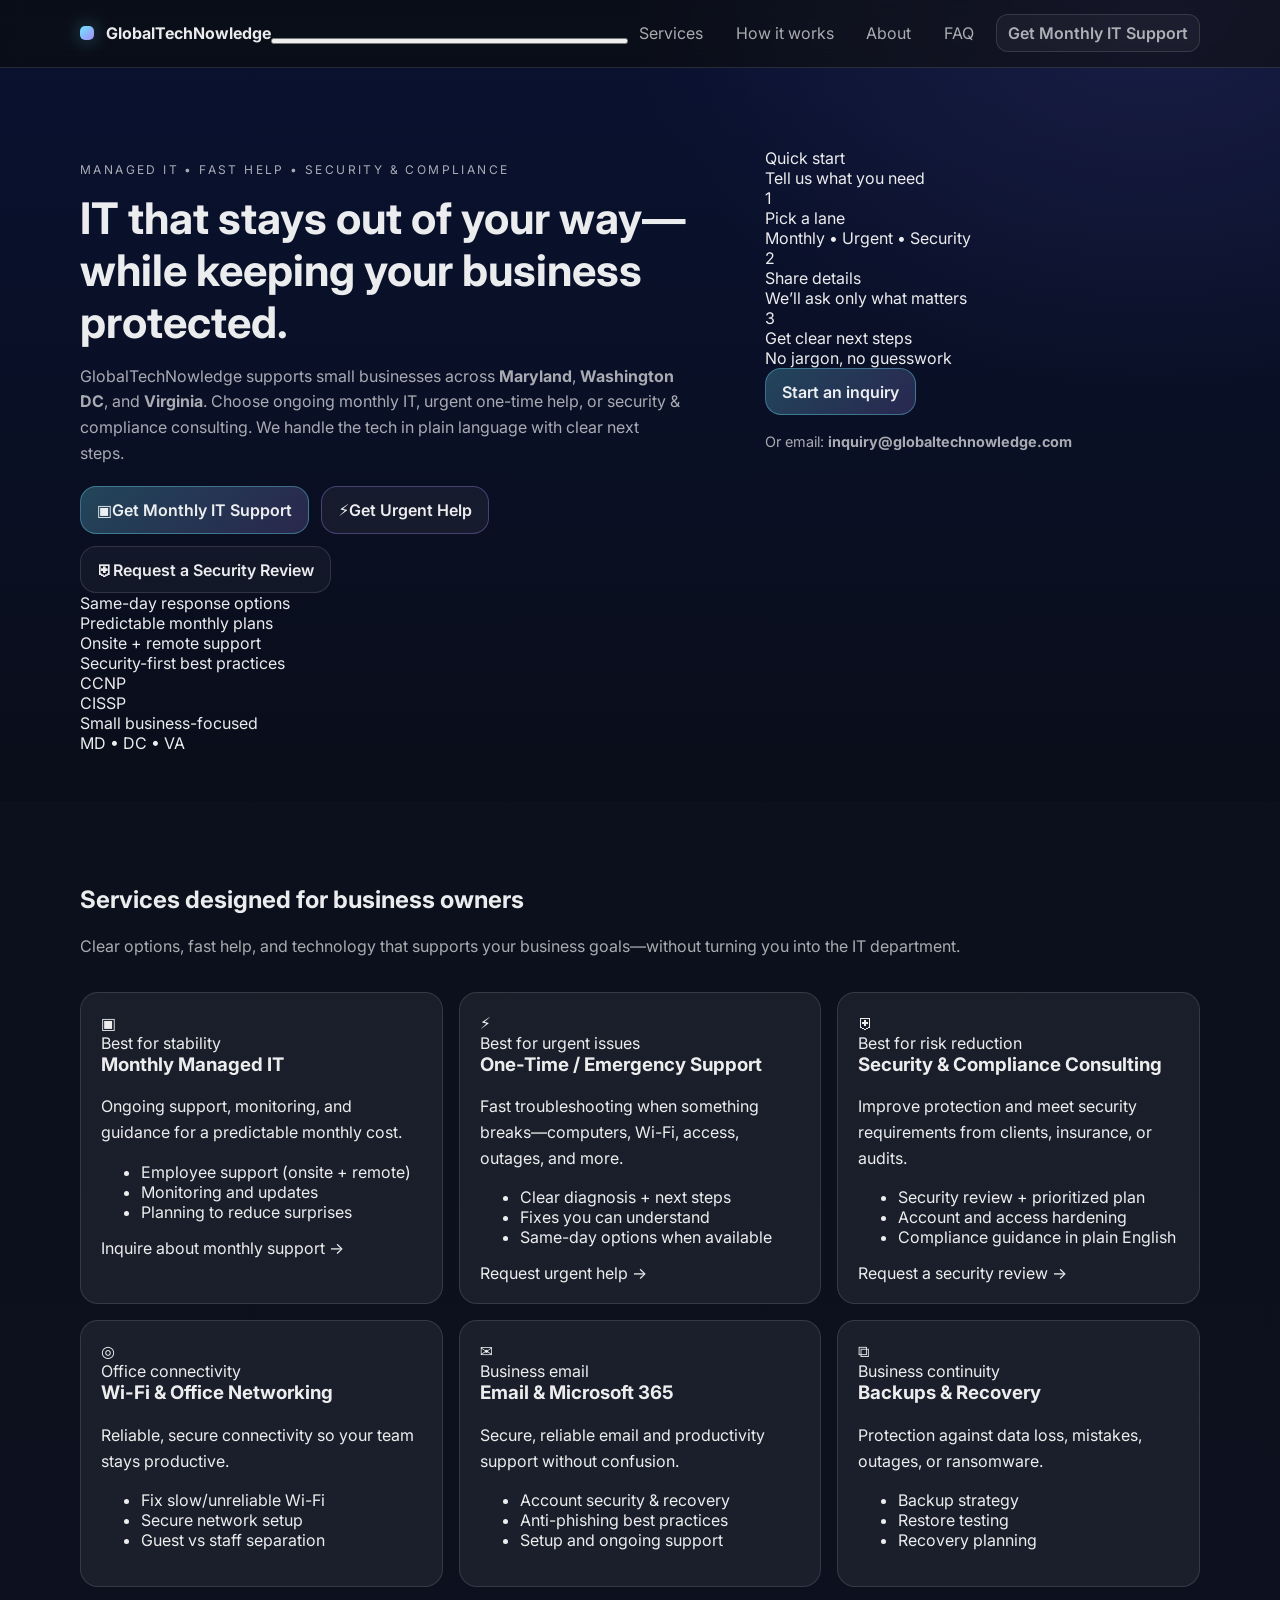
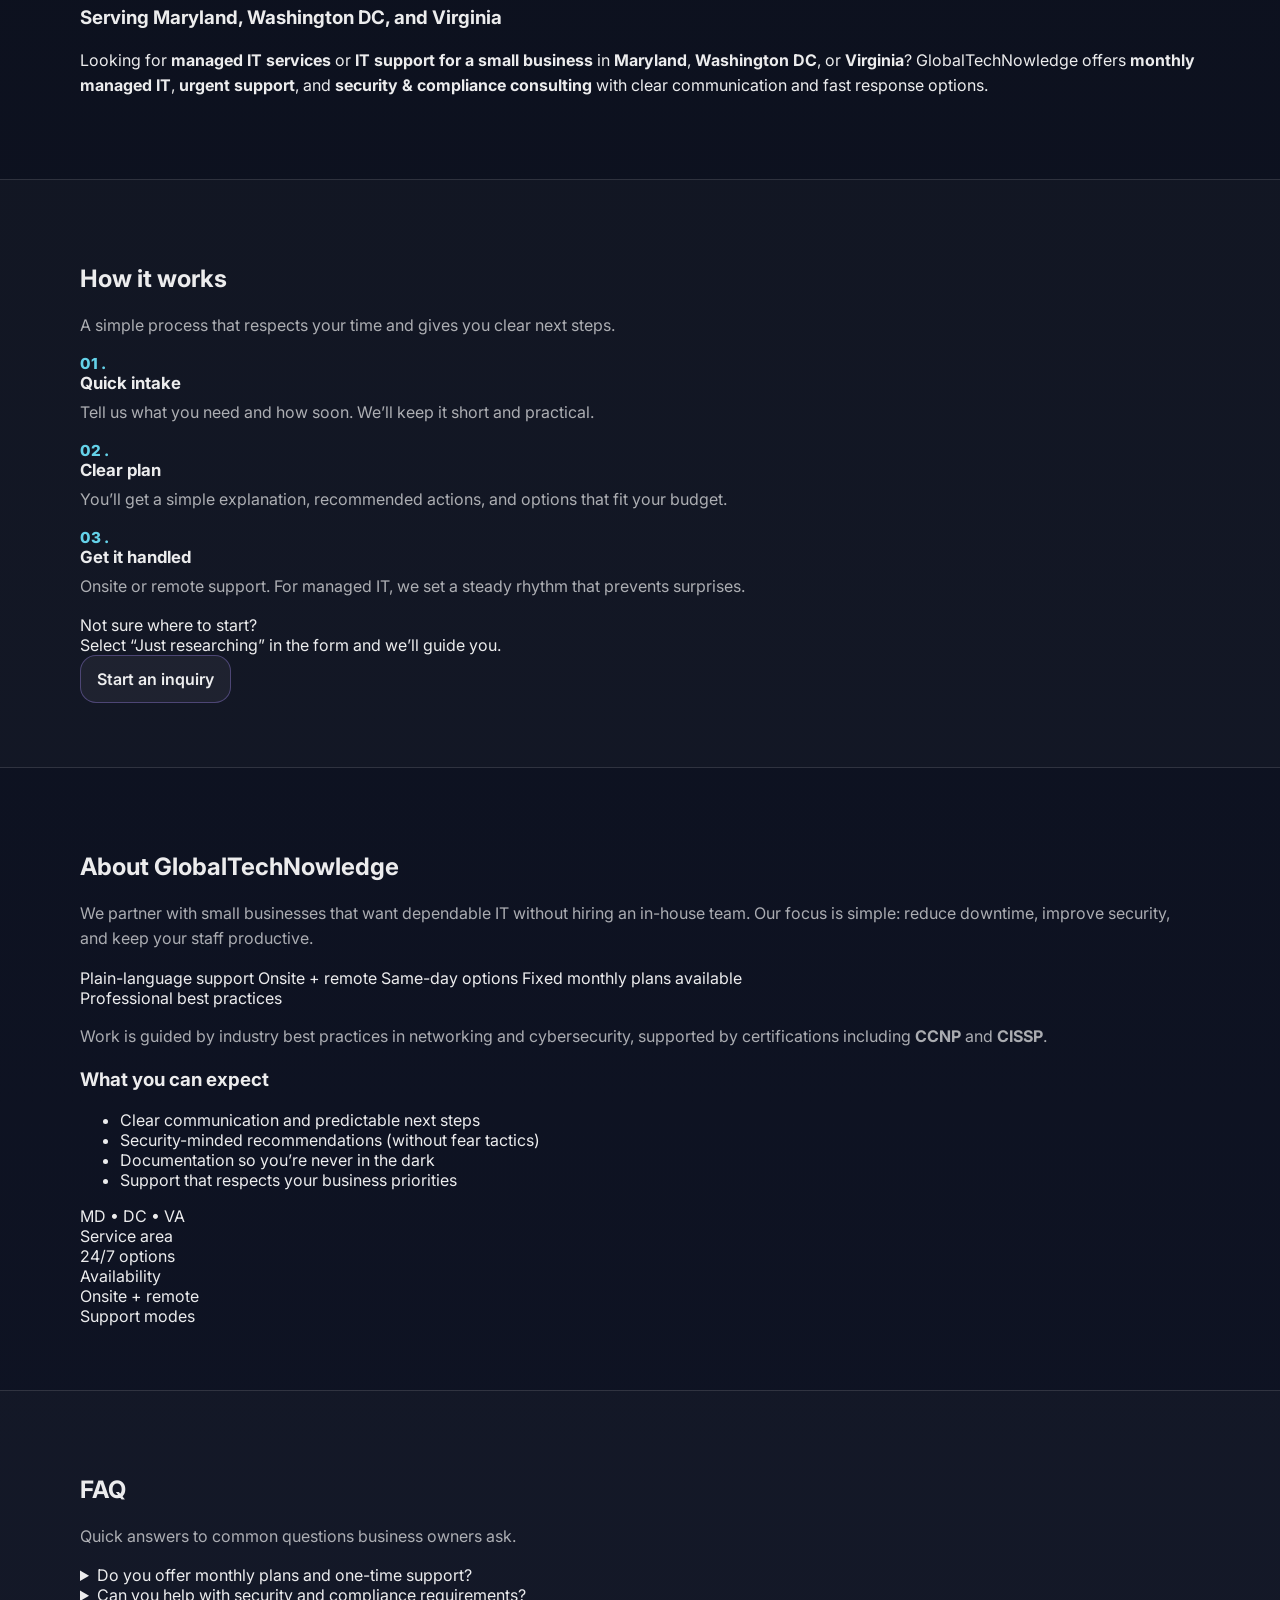
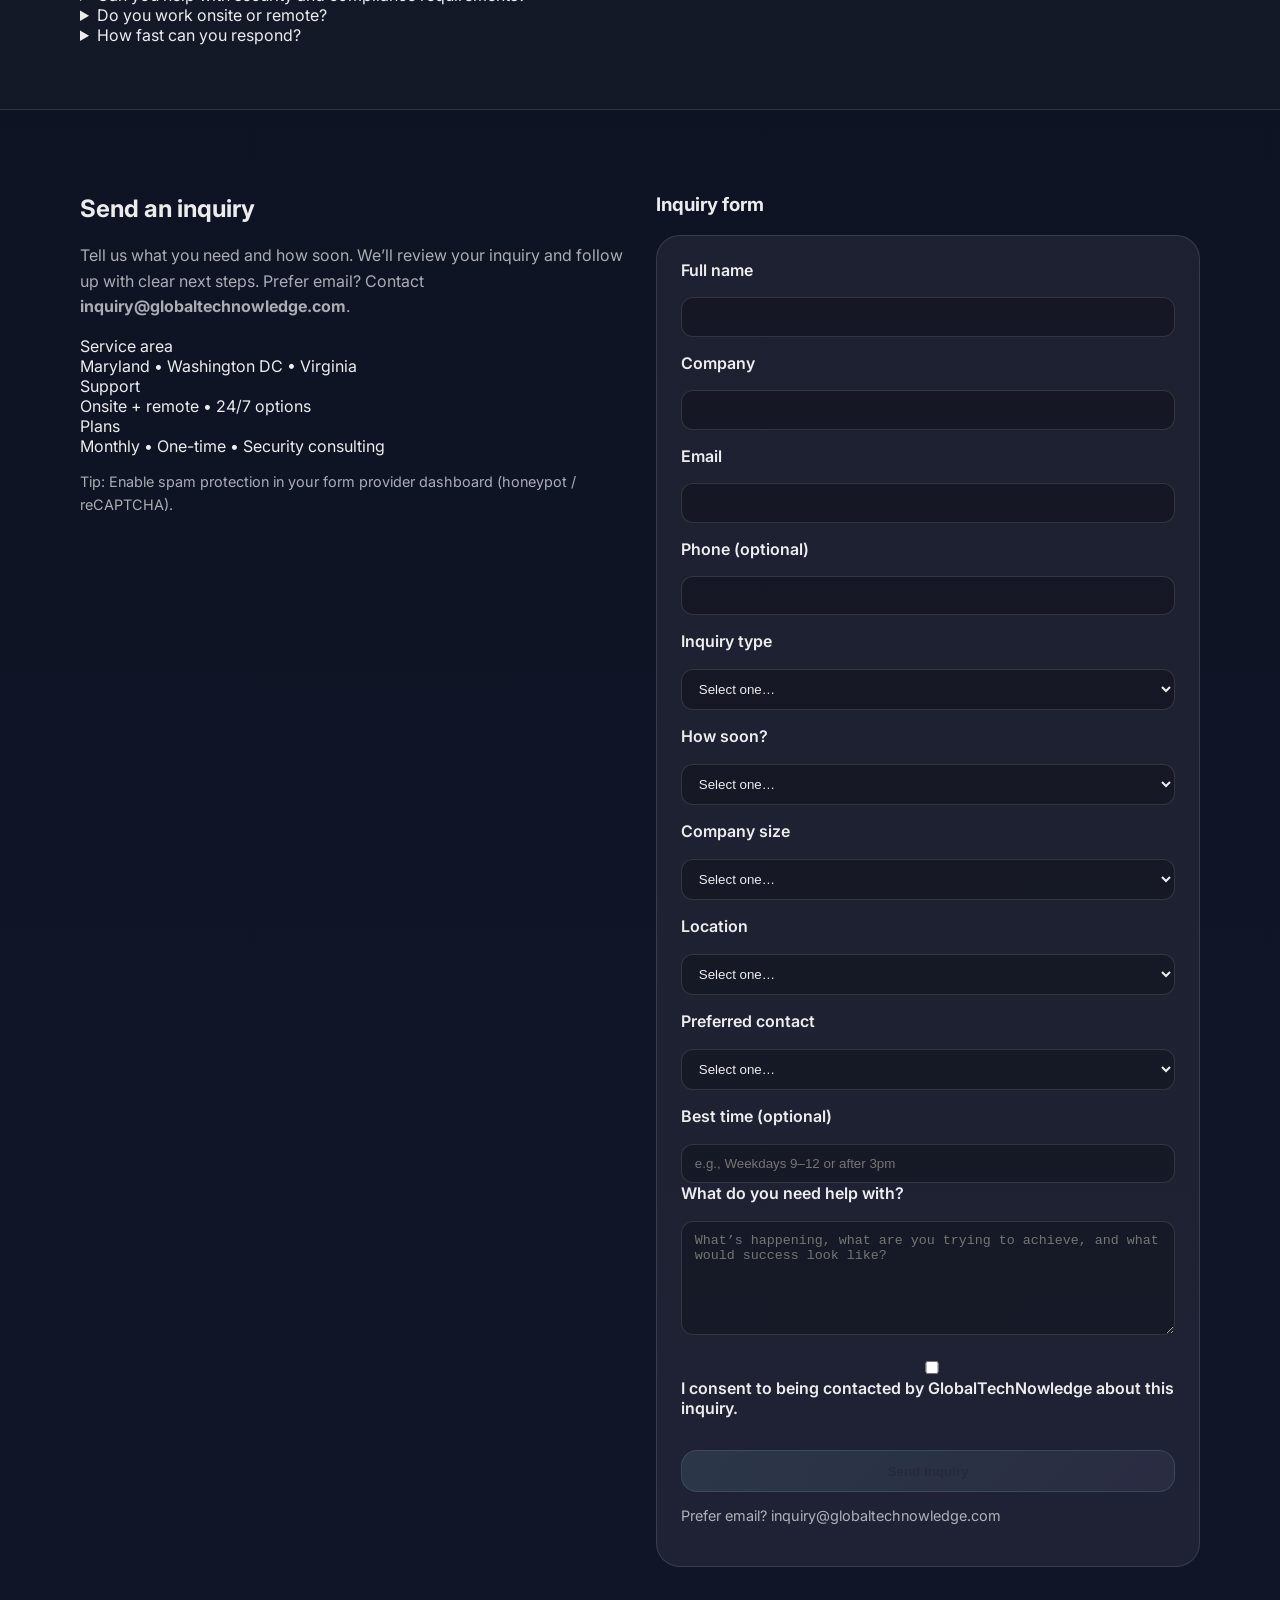
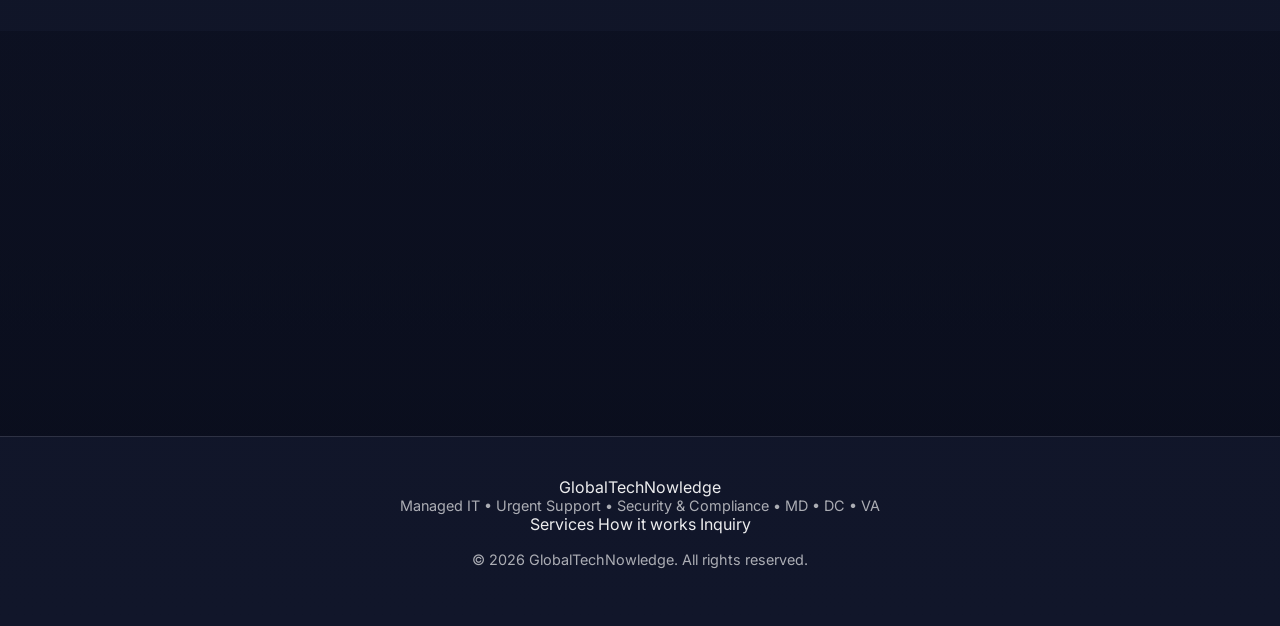
==== index.html @ e82bdc64 "Trying to fix bottom image" ====
<!doctype html>
<html lang="en">

<head>
  <meta charset="utf-8" />
  <meta name="viewport" content="width=device-width,initial-scale=1" />

  <title>GlobalTechNowledge | Managed IT, Urgent Support & Cybersecurity | MD • DC • VA</title>
  <meta name="description"
    content="GlobalTechNowledge helps small businesses across Maryland, Washington DC, and Virginia with monthly managed IT, urgent one-time support, and security & compliance consulting. Clear communication, fast response, and predictable options." />

  <!-- OpenGraph -->
  <meta property="og:title" content="GlobalTechNowledge | IT Support for Small Business (MD • DC • VA)" />
  <meta property="og:description"
    content="Monthly managed IT, urgent support, and security & compliance consulting. Clear communication, fast response, and predictable options." />
  <meta property="og:type" content="website" />
  <meta property="og:url" content="https://globaltechnowledge.com/" />

  <!-- Favicon placeholders -->
  <link rel="icon" href="favicon.ico" />
  <link rel="apple-touch-icon" href="apple-touch-icon.png" />

  <!-- Single font -->
  <link rel="preconnect" href="https://fonts.googleapis.com">
  <link rel="preconnect" href="https://fonts.gstatic.com" crossorigin>
  <link href="https://fonts.googleapis.com/css2?family=Inter:wght@400;500;600;700;800&display=swap" rel="stylesheet">

  <link rel="stylesheet" href="styles.css" />

  <!-- LocalBusiness structured data -->
  <script type="application/ld+json">
  {
    "@context":"https://schema.org",
    "@type":"LocalBusiness",
    "name":"GlobalTechNowledge",
    "url":"https://globaltechnowledge.com/",
    "email":"inquiry@globaltechnowledge.com",
    "areaServed":["Maryland","Washington DC","Virginia"],
    "description":"Managed IT services, urgent IT support, and cybersecurity & compliance consulting for small businesses across MD, DC, and VA."
  }
  </script>
</head>

<body>
  <a class="skip-link" href="#main">Skip to content</a>

  <header class="site-header">
    <nav class="nav container" aria-label="Primary">
      <a class="brand" href="#home" aria-label="GlobalTechNowledge home">
        <span class="brand-mark" aria-hidden="true"></span>
        <span class="brand-text">GlobalTechNowledge</span>
      </a>

      <button class="nav-toggle" type="button" aria-expanded="false" aria-controls="navLinks">
        <span class="sr-only">Toggle menu</span>
        <span class="hamburger" aria-hidden="true"></span>
      </button>

      <div class="nav-links" id="navLinks">
        <a href="#services">Services</a>
        <a href="#how">How it works</a>
        <a href="#about">About</a>
        <a href="#faq">FAQ</a>
        <a class="btn btn-ghost" href="#contact" data-lane="Monthly Managed IT">Get Monthly IT Support</a>
      </div>
    </nav>
  </header>

  <main id="main">
    <!-- HERO -->
    <section id="home" class="hero parallax">
      <div class="parallax-overlay"></div>

      <div class="container hero-grid">
        <div class="hero-copy">
          <p class="eyebrow">Managed IT • Fast Help • Security & Compliance</p>
          <h1>IT that stays out of your way—while keeping your business protected.</h1>
          <p class="subhead">
            GlobalTechNowledge supports small businesses across <strong>Maryland</strong>, <strong>Washington
              DC</strong>, and
            <strong>Virginia</strong>. Choose ongoing monthly IT, urgent one-time help, or security & compliance
            consulting.
            We handle the tech in plain language with clear next steps.
          </p>

          <div class="cta-row">
            <a class="btn btn-primary" href="#contact" data-lane="Monthly Managed IT">
              <span class="btn-icon" aria-hidden="true">▣</span>
              Get Monthly IT Support
            </a>
            <a class="btn btn-secondary" href="#contact" data-lane="One-Time / Emergency">
              <span class="btn-icon" aria-hidden="true">⚡</span>
              Get Urgent Help
            </a>
            <a class="btn btn-ghost" href="#contact" data-lane="Security & Compliance">
              <span class="btn-icon" aria-hidden="true">⛨</span>
              Request a Security Review
            </a>
          </div>

          <div class="hero-badges" aria-label="Highlights">
            <div class="badge"><span class="badge-dot" aria-hidden="true"></span>Same-day response options</div>
            <div class="badge"><span class="badge-dot" aria-hidden="true"></span>Predictable monthly plans</div>
            <div class="badge"><span class="badge-dot" aria-hidden="true"></span>Onsite + remote support</div>
            <div class="badge"><span class="badge-dot" aria-hidden="true"></span>Security-first best practices</div>
          </div>

          <div class="trust-row" aria-label="Trust signals">
            <div class="trust-pill">CCNP</div>
            <div class="trust-pill">CISSP</div>
            <div class="trust-pill">Small business-focused</div>
            <div class="trust-pill">MD • DC • VA</div>
          </div>
        </div>

        <aside class="hero-panel" aria-label="Quick overview">
          <div class="glass-card">
            <div class="panel-top">
              <div class="panel-kicker">Quick start</div>
              <div class="panel-title">Tell us what you need</div>
            </div>

            <div class="panel-steps">
              <div class="panel-step">
                <div class="step-icon" aria-hidden="true">1</div>
                <div>
                  <div class="step-title">Pick a lane</div>
                  <div class="step-sub">Monthly • Urgent • Security</div>
                </div>
              </div>
              <div class="panel-step">
                <div class="step-icon" aria-hidden="true">2</div>
                <div>
                  <div class="step-title">Share details</div>
                  <div class="step-sub">We’ll ask only what matters</div>
                </div>
              </div>
              <div class="panel-step">
                <div class="step-icon" aria-hidden="true">3</div>
                <div>
                  <div class="step-title">Get clear next steps</div>
                  <div class="step-sub">No jargon, no guesswork</div>
                </div>
              </div>
            </div>

            <div class="panel-cta">
              <a class="btn btn-primary btn-block" href="#contact" data-lane="Monthly Managed IT">Start an inquiry</a>
              <p class="small muted">Or email: <strong>inquiry@globaltechnowledge.com</strong></p>
            </div>
          </div>
        </aside>
      </div>
    </section>

    <!-- SERVICES -->
    <section id="services" class="section">
      <div class="container">
        <div class="section-head">
          <h2>Services designed for business owners</h2>
          <p class="muted">
            Clear options, fast help, and technology that supports your business goals—without turning you into the IT
            department.
          </p>
        </div>

        <div class="cards-grid">
          <article class="service-card featured">
            <div class="service-top">
              <div class="service-icon" aria-hidden="true">▣</div>
              <div class="service-chip">Best for stability</div>
            </div>
            <h3>Monthly Managed IT</h3>
            <p>Ongoing support, monitoring, and guidance for a predictable monthly cost.</p>
            <ul class="list">
              <li>Employee support (onsite + remote)</li>
              <li>Monitoring and updates</li>
              <li>Planning to reduce surprises</li>
            </ul>
            <a class="text-link" href="#contact" data-lane="Monthly Managed IT">Inquire about monthly support →</a>
          </article>

          <article class="service-card">
            <div class="service-top">
              <div class="service-icon" aria-hidden="true">⚡</div>
              <div class="service-chip">Best for urgent issues</div>
            </div>
            <h3>One-Time / Emergency Support</h3>
            <p>Fast troubleshooting when something breaks—computers, Wi-Fi, access, outages, and more.</p>
            <ul class="list">
              <li>Clear diagnosis + next steps</li>
              <li>Fixes you can understand</li>
              <li>Same-day options when available</li>
            </ul>
            <a class="text-link" href="#contact" data-lane="One-Time / Emergency">Request urgent help →</a>
          </article>

          <article class="service-card">
            <div class="service-top">
              <div class="service-icon" aria-hidden="true">⛨</div>
              <div class="service-chip">Best for risk reduction</div>
            </div>
            <h3>Security & Compliance Consulting</h3>
            <p>Improve protection and meet security requirements from clients, insurance, or audits.</p>
            <ul class="list">
              <li>Security review + prioritized plan</li>
              <li>Account and access hardening</li>
              <li>Compliance guidance in plain English</li>
            </ul>
            <a class="text-link" href="#contact" data-lane="Security & Compliance">Request a security review →</a>
          </article>

          <article class="service-card">
            <div class="service-top">
              <div class="service-icon" aria-hidden="true">◎</div>
              <div class="service-chip">Office connectivity</div>
            </div>
            <h3>Wi-Fi & Office Networking</h3>
            <p>Reliable, secure connectivity so your team stays productive.</p>
            <ul class="list">
              <li>Fix slow/unreliable Wi-Fi</li>
              <li>Secure network setup</li>
              <li>Guest vs staff separation</li>
            </ul>
          </article>

          <article class="service-card">
            <div class="service-top">
              <div class="service-icon" aria-hidden="true">✉</div>
              <div class="service-chip">Business email</div>
            </div>
            <h3>Email & Microsoft 365</h3>
            <p>Secure, reliable email and productivity support without confusion.</p>
            <ul class="list">
              <li>Account security & recovery</li>
              <li>Anti-phishing best practices</li>
              <li>Setup and ongoing support</li>
            </ul>
          </article>

          <article class="service-card">
            <div class="service-top">
              <div class="service-icon" aria-hidden="true">⧉</div>
              <div class="service-chip">Business continuity</div>
            </div>
            <h3>Backups & Recovery</h3>
            <p>Protection against data loss, mistakes, outages, or ransomware.</p>
            <ul class="list">
              <li>Backup strategy</li>
              <li>Restore testing</li>
              <li>Recovery planning</li>
            </ul>
          </article>
        </div>

        <div class="seo-band" role="note" aria-label="Service areas copy for SEO">
          <h3>Serving Maryland, Washington DC, and Virginia</h3>
          <p>
            Looking for <strong>managed IT services</strong> or <strong>IT support for a small business</strong> in
            <strong>Maryland</strong>, <strong>Washington DC</strong>, or <strong>Virginia</strong>?
            GlobalTechNowledge offers <strong>monthly managed IT</strong>, <strong>urgent support</strong>, and
            <strong>security & compliance consulting</strong> with clear communication and fast response options.
          </p>
        </div>
      </div>
    </section>

    <!-- HOW IT WORKS -->
    <section id="how" class="section section-alt">
      <div class="container">
        <div class="section-head">
          <h2>How it works</h2>
          <p class="muted">A simple process that respects your time and gives you clear next steps.</p>
        </div>

        <div class="how-grid">
          <div class="how-card">
            <div class="how-num" aria-hidden="true">01</div>
            <h3>Quick intake</h3>
            <p>Tell us what you need and how soon. We’ll keep it short and practical.</p>
          </div>
          <div class="how-card">
            <div class="how-num" aria-hidden="true">02</div>
            <h3>Clear plan</h3>
            <p>You’ll get a simple explanation, recommended actions, and options that fit your budget.</p>
          </div>
          <div class="how-card">
            <div class="how-num" aria-hidden="true">03</div>
            <h3>Get it handled</h3>
            <p>Onsite or remote support. For managed IT, we set a steady rhythm that prevents surprises.</p>
          </div>
        </div>

        <div class="callout">
          <div>
            <div class="callout-title">Not sure where to start?</div>
            <div class="callout-body">Select “Just researching” in the form and we’ll guide you.</div>
          </div>
          <a class="btn btn-secondary" href="#contact" data-lane="Monthly Managed IT">Start an inquiry</a>
        </div>
      </div>
    </section>

    <!-- ABOUT -->
    <section id="about" class="section">
      <div class="container about-grid">
        <div>
          <div class="section-head">
            <h2>About GlobalTechNowledge</h2>
            <p class="muted">
              We partner with small businesses that want dependable IT without hiring an in-house team.
              Our focus is simple: reduce downtime, improve security, and keep your staff productive.
            </p>
          </div>

          <div class="about-pills">
            <span class="pill">Plain-language support</span>
            <span class="pill">Onsite + remote</span>
            <span class="pill">Same-day options</span>
            <span class="pill">Fixed monthly plans available</span>
          </div>

          <div class="about-note">
            <div class="note-title">Professional best practices</div>
            <p class="muted">
              Work is guided by industry best practices in networking and cybersecurity, supported by certifications
              including
              <strong>CCNP</strong> and <strong>CISSP</strong>.
            </p>
          </div>
        </div>

        <div class="glass-card">
          <h3 class="card-title">What you can expect</h3>
          <ul class="checklist">
            <li>Clear communication and predictable next steps</li>
            <li>Security-minded recommendations (without fear tactics)</li>
            <li>Documentation so you’re never in the dark</li>
            <li>Support that respects your business priorities</li>
          </ul>

          <div class="mini-stats" aria-label="At a glance">
            <div class="stat">
              <div class="stat-top">MD • DC • VA</div>
              <div class="stat-sub">Service area</div>
            </div>
            <div class="stat">
              <div class="stat-top">24/7 options</div>
              <div class="stat-sub">Availability</div>
            </div>
            <div class="stat">
              <div class="stat-top">Onsite + remote</div>
              <div class="stat-sub">Support modes</div>
            </div>
          </div>
        </div>
      </div>
    </section>

    <!-- FAQ -->
    <section id="faq" class="section section-alt">
      <div class="container">
        <div class="section-head">
          <h2>FAQ</h2>
          <p class="muted">Quick answers to common questions business owners ask.</p>
        </div>

        <div class="faq-grid">
          <details class="faq">
            <summary>Do you offer monthly plans and one-time support?</summary>
            <p class="muted">Yes. We offer monthly managed IT for ongoing support, and one-time/emergency help when
              something breaks.</p>
          </details>

          <details class="faq">
            <summary>Can you help with security and compliance requirements?</summary>
            <p class="muted">Yes. We can assess risk, improve protections, and help you meet requirements from clients,
              insurers, or audits.</p>
          </details>

          <details class="faq">
            <summary>Do you work onsite or remote?</summary>
            <p class="muted">Both. We serve MD, DC, and VA with onsite support and can also assist remotely as needed.
            </p>
          </details>

          <details class="faq">
            <summary>How fast can you respond?</summary>
            <p class="muted">We offer same-day response options depending on availability and urgency. Tell us “how
              soon” in the inquiry form.</p>
          </details>
        </div>
      </div>
    </section>

    <!-- CONTACT -->
    <section id="contact" class="section">
      <div class="container contact-grid">
        <div class="contact-left">
          <div class="section-head">
            <h2>Send an inquiry</h2>
            <p class="muted">
              Tell us what you need and how soon. We’ll review your inquiry and follow up with clear next steps.
              Prefer email? Contact <strong>inquiry@globaltechnowledge.com</strong>.
            </p>
          </div>

          <div class="contact-cards">
            <div class="contact-card">
              <div class="contact-kicker">Service area</div>
              <div class="contact-value">Maryland • Washington DC • Virginia</div>
            </div>
            <div class="contact-card">
              <div class="contact-kicker">Support</div>
              <div class="contact-value">Onsite + remote • 24/7 options</div>
            </div>
            <div class="contact-card">
              <div class="contact-kicker">Plans</div>
              <div class="contact-value">Monthly • One-time • Security consulting</div>
            </div>
          </div>

          <p class="small muted">
            Tip: Enable spam protection in your form provider dashboard (honeypot / reCAPTCHA).
          </p>
        </div>

        <div class="contact-right">
          <div class="glass-card">
            <h3 class="card-title">Inquiry form</h3>

            <!-- Formspree: replace action with your endpoint -->
            <form id="contactForm" class="form" method="POST" action="https://formspree.io/f/xdaljzkr" novalidate>
              <input type="hidden" name="_subject" value="New Business Inquiry - GlobalTechNowledge" />
              <input type="text" name="_gotcha" class="honeypot" tabindex="-1" autocomplete="off" aria-hidden="true" />
              <input type="hidden" name="_replyto" id="replyTo" value="" />

              <div class="two-col">
                <div class="field">
                  <label for="name">Full name</label>
                  <input id="name" name="name" type="text" autocomplete="name" required />
                  <p class="error" id="errName" aria-live="polite"></p>
                </div>

                <div class="field">
                  <label for="company">Company</label>
                  <input id="company" name="company" type="text" autocomplete="organization" required />
                  <p class="error" id="errCompany" aria-live="polite"></p>
                </div>
              </div>

              <div class="field">
                <label for="email">Email</label>
                <input id="email" name="email" type="email" autocomplete="email" required />
                <p class="error" id="errEmail" aria-live="polite"></p>
              </div>

              <div class="field">
                <label for="phone">Phone (optional)</label>
                <input id="phone" name="phone" type="tel" autocomplete="tel" />
                <p class="error" id="errPhone" aria-live="polite"></p>
              </div>

              <div class="two-col">
                <div class="field">
                  <label for="inquiryType">Inquiry type</label>
                  <select id="inquiryType" name="inquiryType" required>
                    <option value="">Select one…</option>
                    <option value="Monthly Managed IT">Monthly Managed IT</option>
                    <option value="One-Time / Emergency">One-Time / Emergency</option>
                    <option value="Security & Compliance">Security & Compliance</option>
                  </select>
                  <p class="error" id="errInquiryType" aria-live="polite"></p>
                </div>

                <div class="field">
                  <label for="urgency">How soon?</label>
                  <select id="urgency" name="urgency" required>
                    <option value="">Select one…</option>
                    <option value="Today (urgent)">Today (urgent)</option>
                    <option value="This week">This week</option>
                    <option value="Within 2–4 weeks">Within 2–4 weeks</option>
                    <option value="Just researching">Just researching</option>
                  </select>
                  <p class="error" id="errUrgency" aria-live="polite"></p>
                </div>
              </div>

              <div class="two-col">
                <div class="field">
                  <label for="size">Company size</label>
                  <select id="size" name="size" required>
                    <option value="">Select one…</option>
                    <option value="1–10">1–10</option>
                    <option value="11–25">11–25</option>
                    <option value="26–50">26–50</option>
                    <option value="51–100">51–100</option>
                    <option value="100+">100+</option>
                  </select>
                  <p class="error" id="errSize" aria-live="polite"></p>
                </div>

                <div class="field">
                  <label for="location">Location</label>
                  <select id="location" name="location" required>
                    <option value="">Select one…</option>
                    <option value="Maryland">Maryland</option>
                    <option value="Washington DC">Washington DC</option>
                    <option value="Virginia">Virginia</option>
                    <option value="Multiple locations">Multiple locations</option>
                    <option value="Remote only">Remote only</option>
                  </select>
                  <p class="error" id="errLocation" aria-live="polite"></p>
                </div>
              </div>

              <div class="two-col">
                <div class="field">
                  <label for="contactPref">Preferred contact</label>
                  <select id="contactPref" name="contactPref" required>
                    <option value="">Select one…</option>
                    <option value="Email">Email</option>
                    <option value="Phone">Phone</option>
                    <option value="Either">Either</option>
                  </select>
                  <p class="error" id="errContactPref" aria-live="polite"></p>
                </div>

                <div class="field">
                  <label for="bestTime">Best time (optional)</label>
                  <input id="bestTime" name="bestTime" type="text" placeholder="e.g., Weekdays 9–12 or after 3pm" />
                </div>
              </div>

              <div class="field">
                <label for="message">What do you need help with?</label>
                <textarea id="message" name="message" rows="6" required
                  placeholder="What’s happening, what are you trying to achieve, and what would success look like?"></textarea>
                <p class="error" id="errMessage" aria-live="polite"></p>
              </div>

              <div class="field checkbox">
                <label for="consent">
                  <input id="consent" name="consent" type="checkbox" required />
                  I consent to being contacted by GlobalTechNowledge about this inquiry.
                </label>
                <p class="error" id="errConsent" aria-live="polite"></p>
              </div>

              <button class="btn btn-primary btn-block" type="submit" id="submitBtn" disabled>
                Send Inquiry
              </button>
              <p class="small muted" style="margin-top: 0.75rem;">
                Prefer email?
                <a href="mailto:inquiry@globaltechnowledge.com?subject=New%20IT%20Inquiry">
                  inquiry@globaltechnowledge.com
                </a>
              </p>


            </form>
          </div>
        </div>
      </div>
    </section>

  </main>

  <!-- Bottom image section -->
  <section class="bottom-image">
    <div class="bottom-image-overlay"></div>
  </section>

  <footer class="footer">
    <div class="container footer-row">
      <div class="footer-brand">
        <span class="brand-mark" aria-hidden="true"></span>
        <div>
          <div class="footer-title">GlobalTechNowledge</div>
          <div class="small muted">Managed IT • Urgent Support • Security & Compliance • MD • DC • VA</div>
        </div>
      </div>

      <div class="footer-links" aria-label="Footer">
        <a href="#services">Services</a>
        <a href="#how">How it works</a>
        <a href="#contact">Inquiry</a>
      </div>
    </div>
    <div class="container footer-bottom">
      <p class="small muted">© <span id="year"></span> GlobalTechNowledge. All rights reserved.</p>
    </div>
  </footer>

  <script src="script.js" defer></script>
</body>

</html>
---- styles.css ----
/* GlobalTechnowledge - Modern, Professional, Business-Friendly */

:root {
  --bg: #0b0f1a;
  --bg-alt: #11162a;
  --card: rgba(255,255,255,0.06);
  --border: rgba(255,255,255,0.12);
  --text: rgba(255,255,255,0.92);
  --muted: rgba(255,255,255,0.65);

  --primary: #6ee7ff;
  --secondary: #a78bfa;
  --danger: #ff6b6b;

  --radius: 18px;
  --radius-lg: 24px;
  --shadow: 0 20px 50px rgba(0,0,0,0.5);
  --max-width: 1120px;
}

* { box-sizing: border-box; }

html { scroll-behavior: smooth; }

body {
  margin: 0;
  font-family: Inter, system-ui, -apple-system, Segoe UI, Roboto, Arial, sans-serif;
  background:
    radial-gradient(900px 600px at 15% -10%, rgba(110,231,255,0.18), transparent 60%),
    radial-gradient(800px 600px at 90% 0%, rgba(167,139,250,0.18), transparent 65%),
    linear-gradient(180deg, var(--bg), var(--bg-alt));
  color: var(--text);
}

a { color: inherit; text-decoration: none; }
p { line-height: 1.6; }

.container {
  width: min(var(--max-width), calc(100% - 2rem));
  margin-inline: auto;
}

/* Header */
.site-header {
  position: sticky;
  top: 0;
  z-index: 50;
  background: rgba(11,15,26,0.65);
  backdrop-filter: blur(10px);
  border-bottom: 1px solid var(--border);
}

.nav {
  display: flex;
  align-items: center;
  justify-content: space-between;
  padding: 0.9rem 0;
}

.brand {
  display: flex;
  align-items: center;
  gap: 0.75rem;
  font-weight: 700;
}

.brand-mark {
  width: 14px;
  height: 14px;
  border-radius: 5px;
  background: linear-gradient(135deg, var(--primary), var(--secondary));
  box-shadow: 0 0 18px rgba(110,231,255,0.4);
}

.nav-links {
  display: flex;
  align-items: center;
  gap: 0.65rem; /* was 1rem */;
}

.nav-links a {
  padding: 0.5rem 0.7rem;
  border-radius: 12px;
  color: var(--muted);
}

.nav-links a:hover {
  background: rgba(255,255,255,0.05);
  color: var(--text);
}

/* Buttons */
.btn {
  display: inline-flex;
  align-items: center;
  justify-content: center;
  padding: 0.8rem 1rem;
  border-radius: 16px;
  border: 1px solid var(--border);
  background: rgba(255,255,255,0.05);
  font-weight: 600;
  cursor: pointer;
  transition: transform .15s ease, background .15s ease;
}

.btn:hover {
  transform: translateY(-1px);
  background: rgba(255,255,255,0.08);
}

.btn-primary {
  background: linear-gradient(135deg, rgba(110,231,255,0.25), rgba(167,139,250,0.2));
  border-color: rgba(110,231,255,0.35);
}

.btn-secondary {
  border-color: rgba(167,139,250,0.35);
}

.btn-ghost {
  background: rgba(255,255,255,0.04);
}

/* Hero */
.hero {
  padding: 5rem 0 3rem;
}

.hero-grid {
  display: grid;
  grid-template-columns: 1.2fr 0.8fr;
  gap: 2rem;
}

.eyebrow {
  color: var(--muted);
  text-transform: uppercase;
  letter-spacing: 0.2em;
  font-size: 0.75rem;
}

.hero h1 {
  font-size: clamp(2rem, 3.4vw, 3.1rem);
  margin: 0.8rem 0;
}

.subhead {
  color: var(--muted);
  max-width: 60ch;
}

.cta-row {
  display: flex;
  flex-wrap: wrap;
  gap: 0.75rem;
  margin-top: 1.25rem;
}

/* Sections */
.section {
  padding: 4rem 0;
}

.section-alt {
  background: rgba(255,255,255,0.02);
  border-top: 1px solid var(--border);
  border-bottom: 1px solid var(--border);
}

.cards-grid {
  display: grid;
  grid-template-columns: repeat(3,1fr);
  gap: 1rem;
  margin-top: 2rem;
}

.service-card {
  background: var(--card);
  border: 1px solid var(--border);
  border-radius: var(--radius);
  padding: 1.25rem;
}

.service-card h3 {
  margin-top: 0;
}

.muted { color: var(--muted); }

/* Contact */
.contact-grid {
  display: grid;
  grid-template-columns: 1fr 1fr;
  gap: 2rem;
}

form {
  background: var(--card);
  border: 1px solid var(--border);
  border-radius: var(--radius-lg);
  padding: 1.5rem;
}

label {
  display: block;
  font-weight: 600;
  margin-bottom: 0.75rem;
}

input, textarea, select {
  width: 100%;
  margin-top: 0.35rem;
  padding: 0.7rem 0.8rem;
  border-radius: 12px;
  border: 1px solid var(--border);
  background: rgba(0,0,0,0.25);
  color: var(--text);
}

textarea { resize: vertical; }

button { margin-top: 1rem; width: 100%; }

/* Footer */
.footer {
  padding: 2.5rem 0;
  text-align: center;
  border-top: 1px solid var(--border);
}

.small { font-size: 0.9rem; }

/* Responsive */
@media (max-width: 900px) {
  .hero-grid,
  .contact-grid {
    grid-template-columns: 1fr;
  }

  .cards-grid {
    grid-template-columns: repeat(2,1fr);
  }
}

@media (max-width: 600px) {
  .cards-grid {
    grid-template-columns: 1fr;
  }
}
/* =========================
   Accessibility helpers
   ========================= */

/* Screen-reader only text (hide visually) */
.sr-only {
  position: absolute !important;
  width: 1px;
  height: 1px;
  padding: 0;
  margin: -1px;
  overflow: hidden;
  clip: rect(0, 0, 0, 0);
  white-space: nowrap;
  border: 0;
}

/* Skip-to-content link (hidden unless focused) */
.skip-link {
  position: absolute;
  left: -9999px;
  top: auto;
  width: 1px;
  height: 1px;
  overflow: hidden;
}

.skip-link:focus {
  left: 1rem;
  top: 1rem;
  width: auto;
  height: auto;
  padding: 0.75rem 1rem;
  background: rgba(0, 0, 0, 0.85);
  color: #fff;
  border-radius: 12px;
  z-index: 10000;
}
/* Keep top nav items on one line */
.nav-links a {
  white-space: nowrap;
}
.nav {
  flex-wrap: nowrap;
}
/* =========================
   How it works – inline numbering
   ========================= */

.how-card {
  display: flex;
  flex-direction: column;
}

.how-header {
  display: flex;
  align-items: baseline;
  gap: 0.4rem;
}

.how-num {
  font-weight: 800;
  font-size: 0.95rem;
  color: rgba(110, 231, 255, 0.9);
  letter-spacing: 0.08em;
}

.how-num::after {
  content: ".";
  margin-left: 0.1rem;
}

.how-card h3 {
  margin: 0;
  font-size: 1.05rem;
}

.how-card p {
  margin-top: 0.4rem;
  color: var(--muted);
}

/* Force-hide honeypot spam trap field */
.honeypot {
  display: none !important;
}

/* =========================
   Form submit button states
   ========================= */

button[disabled] {
  opacity: 0.45;
  cursor: not-allowed;
  filter: grayscale(40%);
}

button.ready {
  opacity: 1;
  filter: none;
  box-shadow: 0 0 0 rgba(110,231,255,0);
  transition: box-shadow 0.25s ease, transform 0.15s ease;
}

button.ready:hover {
  box-shadow: 0 0 22px rgba(110,231,255,0.45);
  transform: translateY(-1px);
}

#submitBtn:disabled {
  opacity: 0.45;
  cursor: not-allowed;
  filter: grayscale(40%);
}

#submitBtn.ready {
  opacity: 1;
  filter: none;
}

#submitBtn.ready:hover {
  box-shadow: 0 0 22px rgba(110,231,255,0.45);
  transform: translateY(-1px);
}

/* =========================
   Parallax background
   ========================= */

.parallax {
  position: relative;
  background-image: url("images/hero-bg.jpg"); /* <-- your image */
  background-size: cover;
  background-position: center;
  background-repeat: no-repeat;
  background-attachment: fixed;
}

/* Dark overlay so text stays readable */
.parallax-overlay {
  position: absolute;
  inset: 0;
  background: linear-gradient(
    180deg,
    rgba(7, 20, 73, 0.45),
    rgba(5, 8, 20, 0.30)
  );
  z-index: 0;
}

/* Ensure content sits above overlay */
.parallax > .container {
  position: relative;
  z-index: 1;
}

@media (max-width: 768px) {
  .parallax {
    background-attachment: scroll;
  }
}

/* =========================
   Bottom image section
   ========================= */

.bottom-image {
  background-attachment: fixed;
  position: relative;
  min-height: 45vh;
  background-image: url("images/bottom-bg.jpg"); /* <-- your image */
  background-size: cover;
  background-position: center;
  background-repeat: no-repeat;
}

.bottom-image-overlay {
  position: absolute;
  inset: 0;
  background: linear-gradient(
    180deg,
    rgba(5, 8, 20, 0.35),
    rgba(5, 8, 20, 0.55)
  );
}
@media (max-width: 768px) {
  .bottom-image {
    background-attachment: scroll;
  }
}
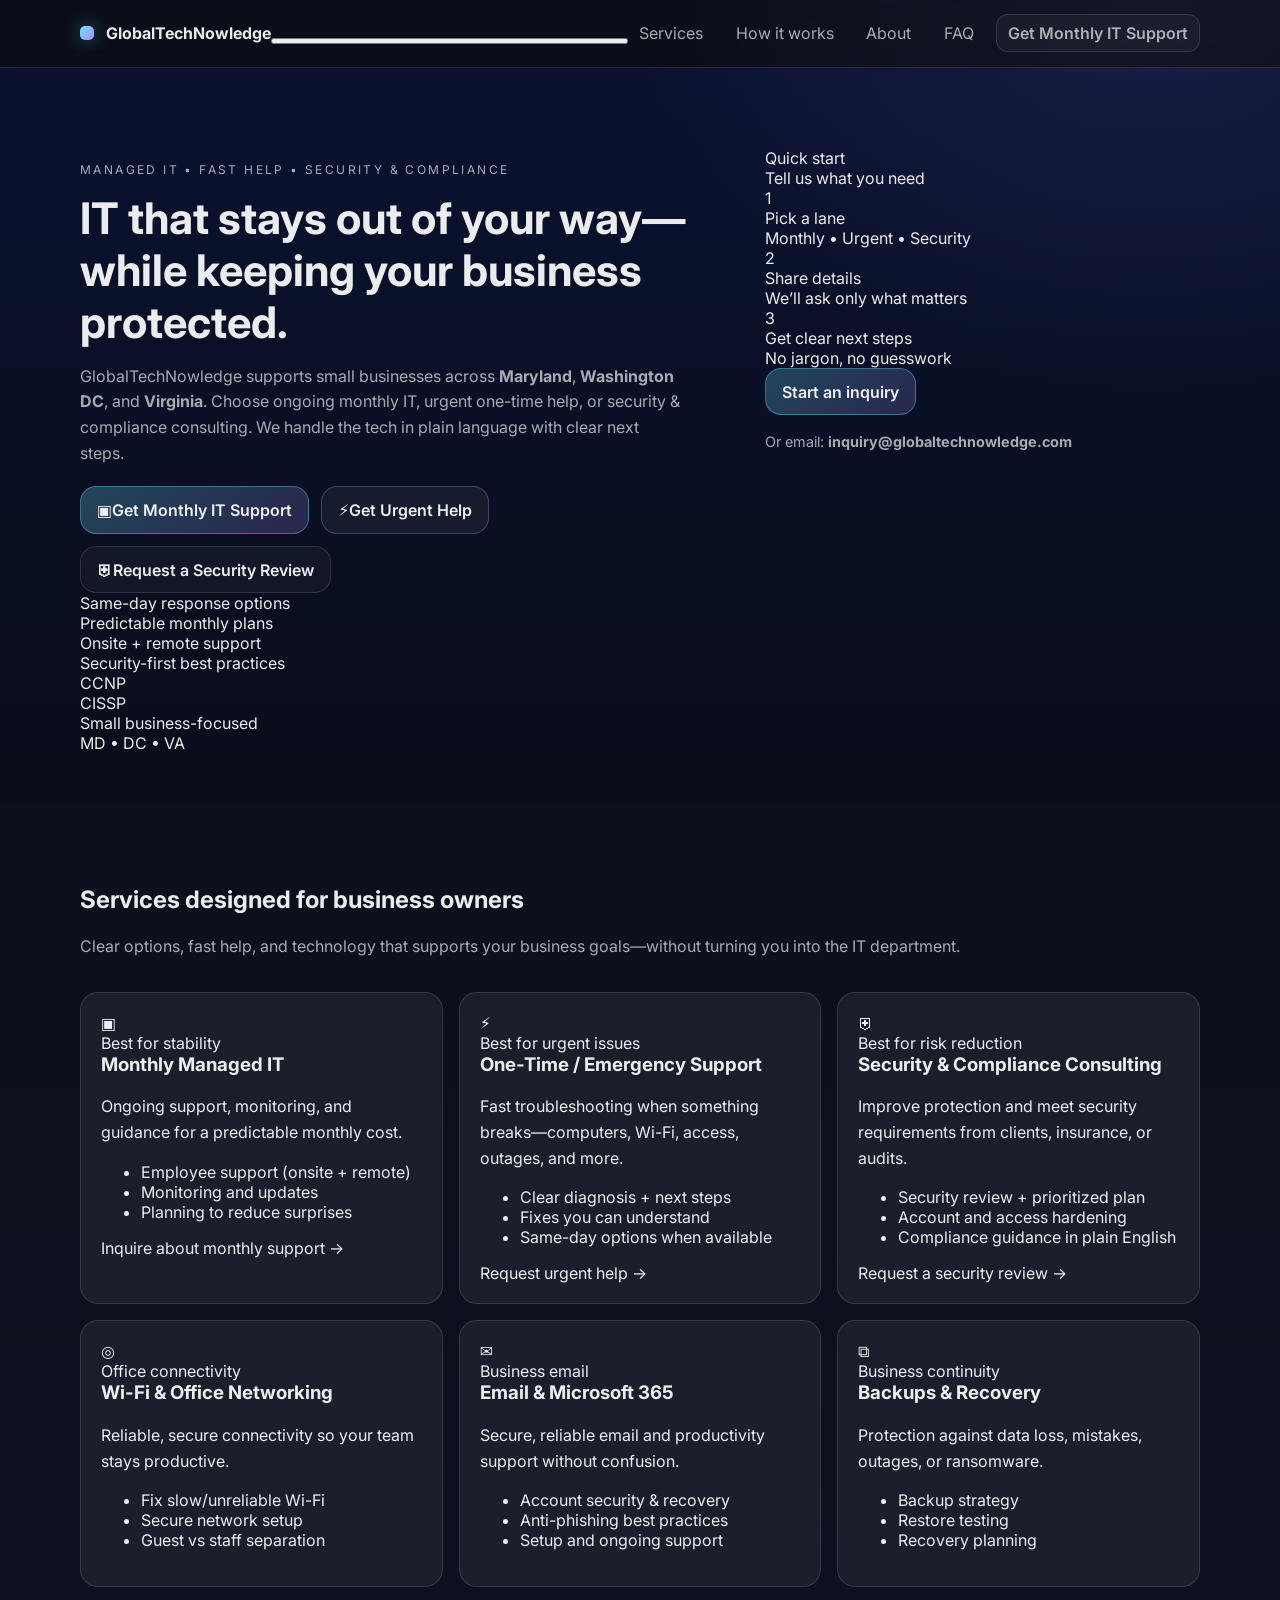
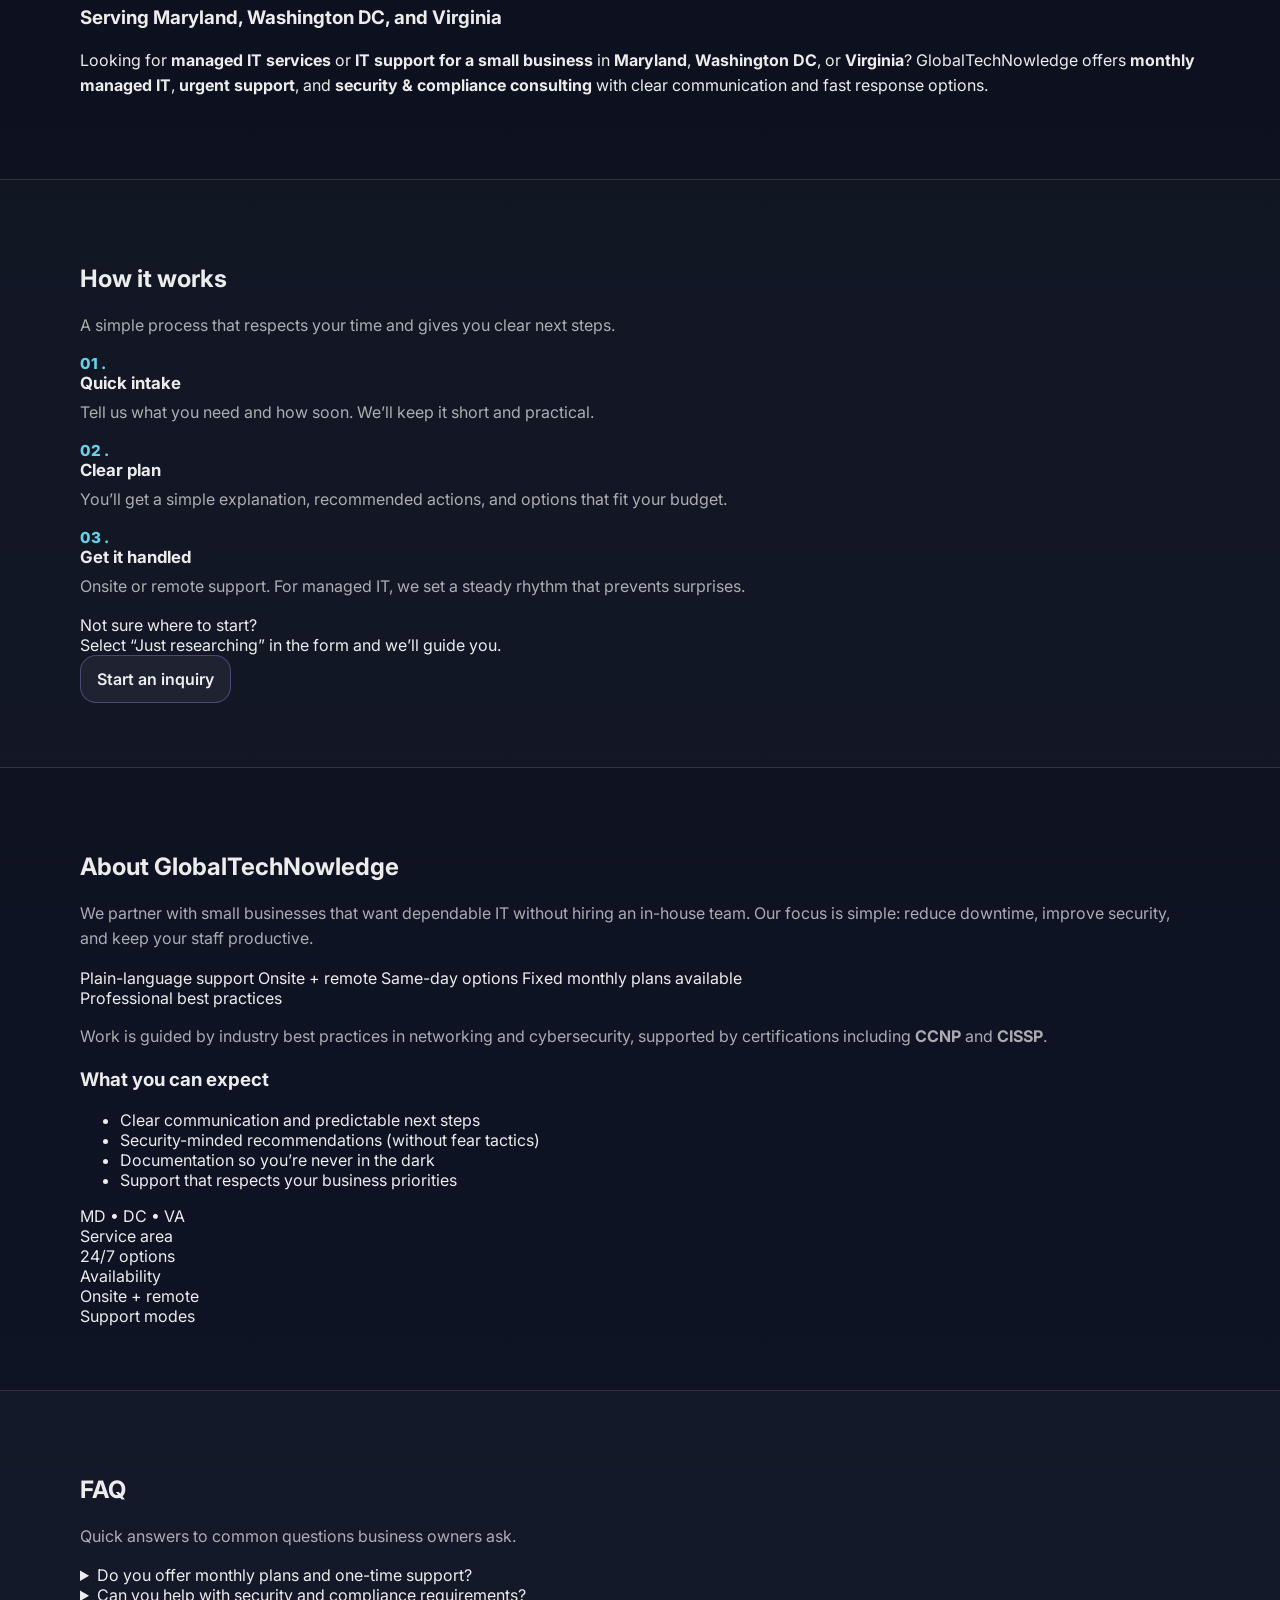
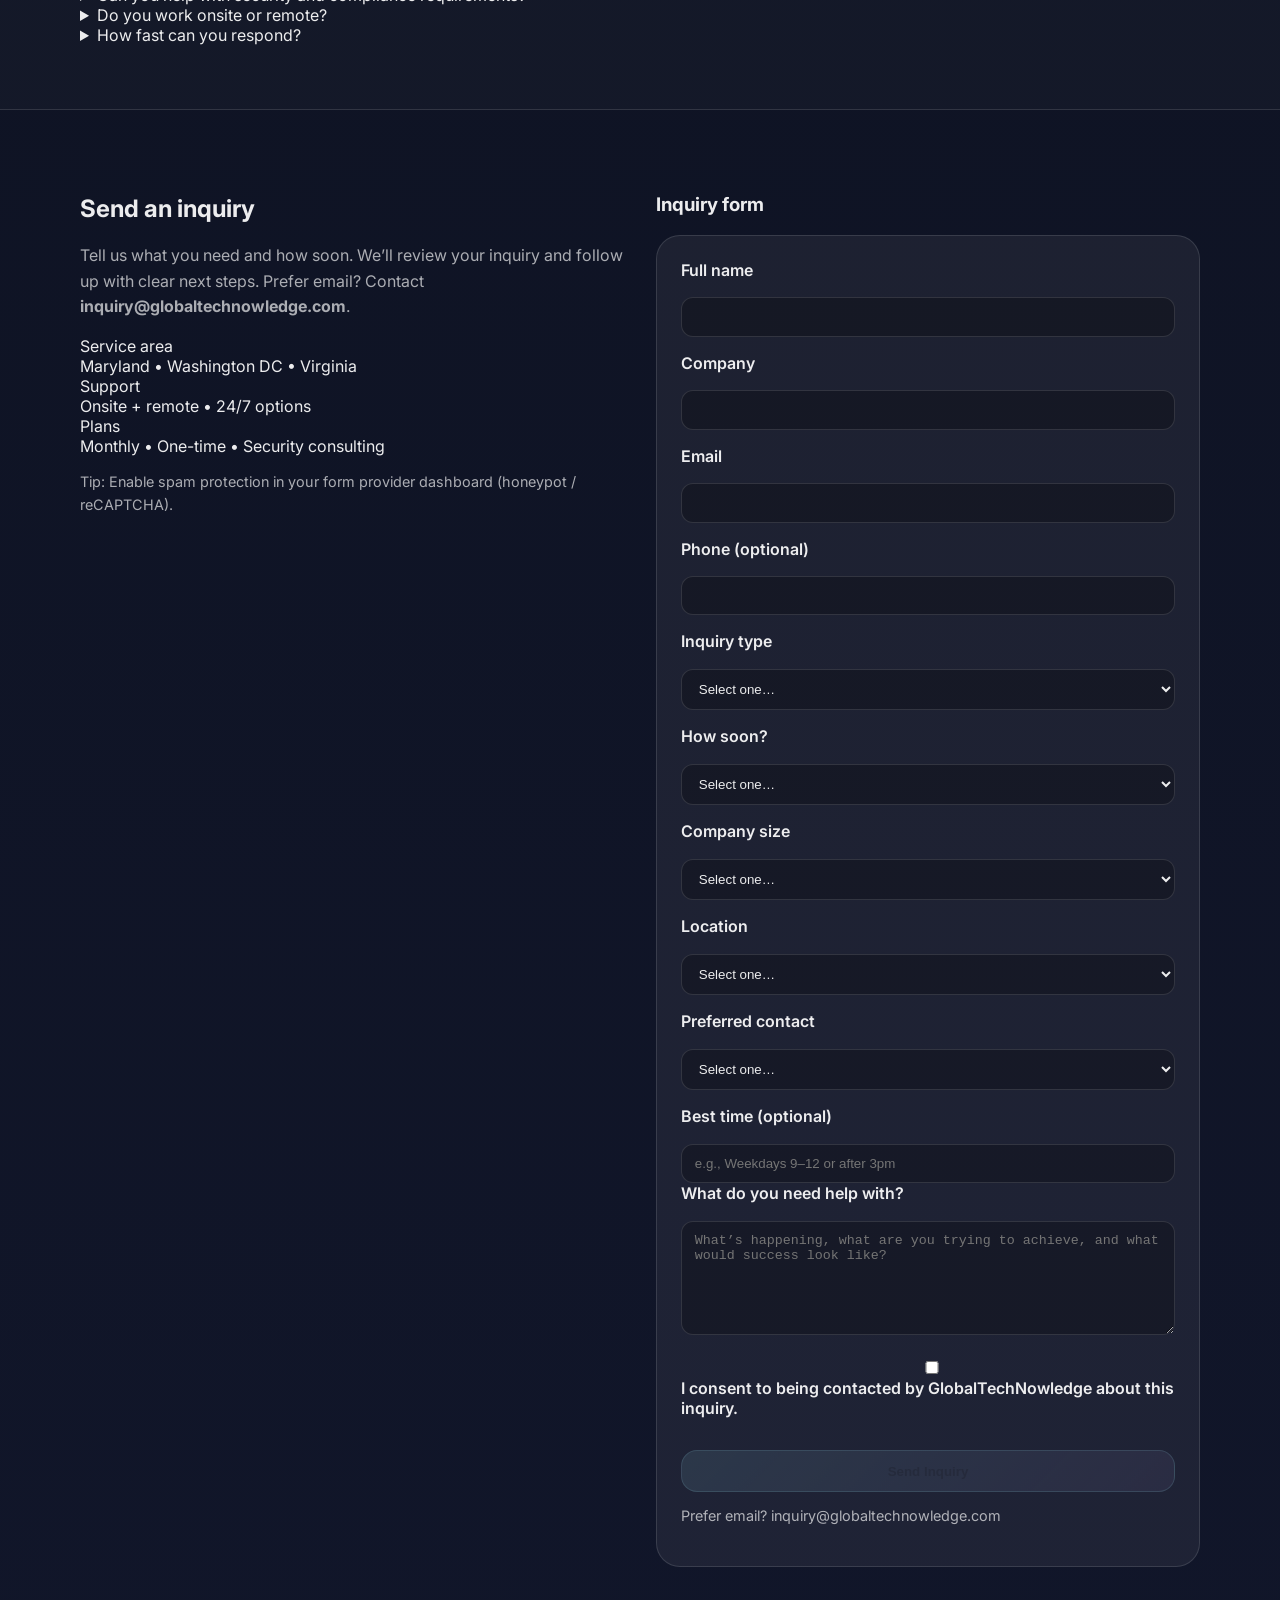
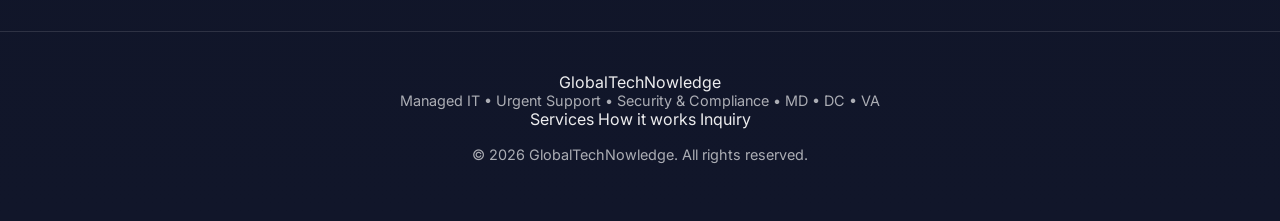
==== commit 6fa9aa0d: "fixing bottom image" ====
--- a/index.html
+++ b/index.html
@@ -566,11 +566,6 @@
 
   </main>
 
-  <!-- Bottom image section -->
-  <section class="bottom-image">
-    <div class="bottom-image-overlay"></div>
-  </section>
-
   <footer class="footer">
     <div class="container footer-row">
       <div class="footer-brand">
--- a/styles.css
+++ b/styles.css
@@ -437,3 +437,5 @@
     background-attachment: scroll;
   }
 }
+/* =========================
+   Contact
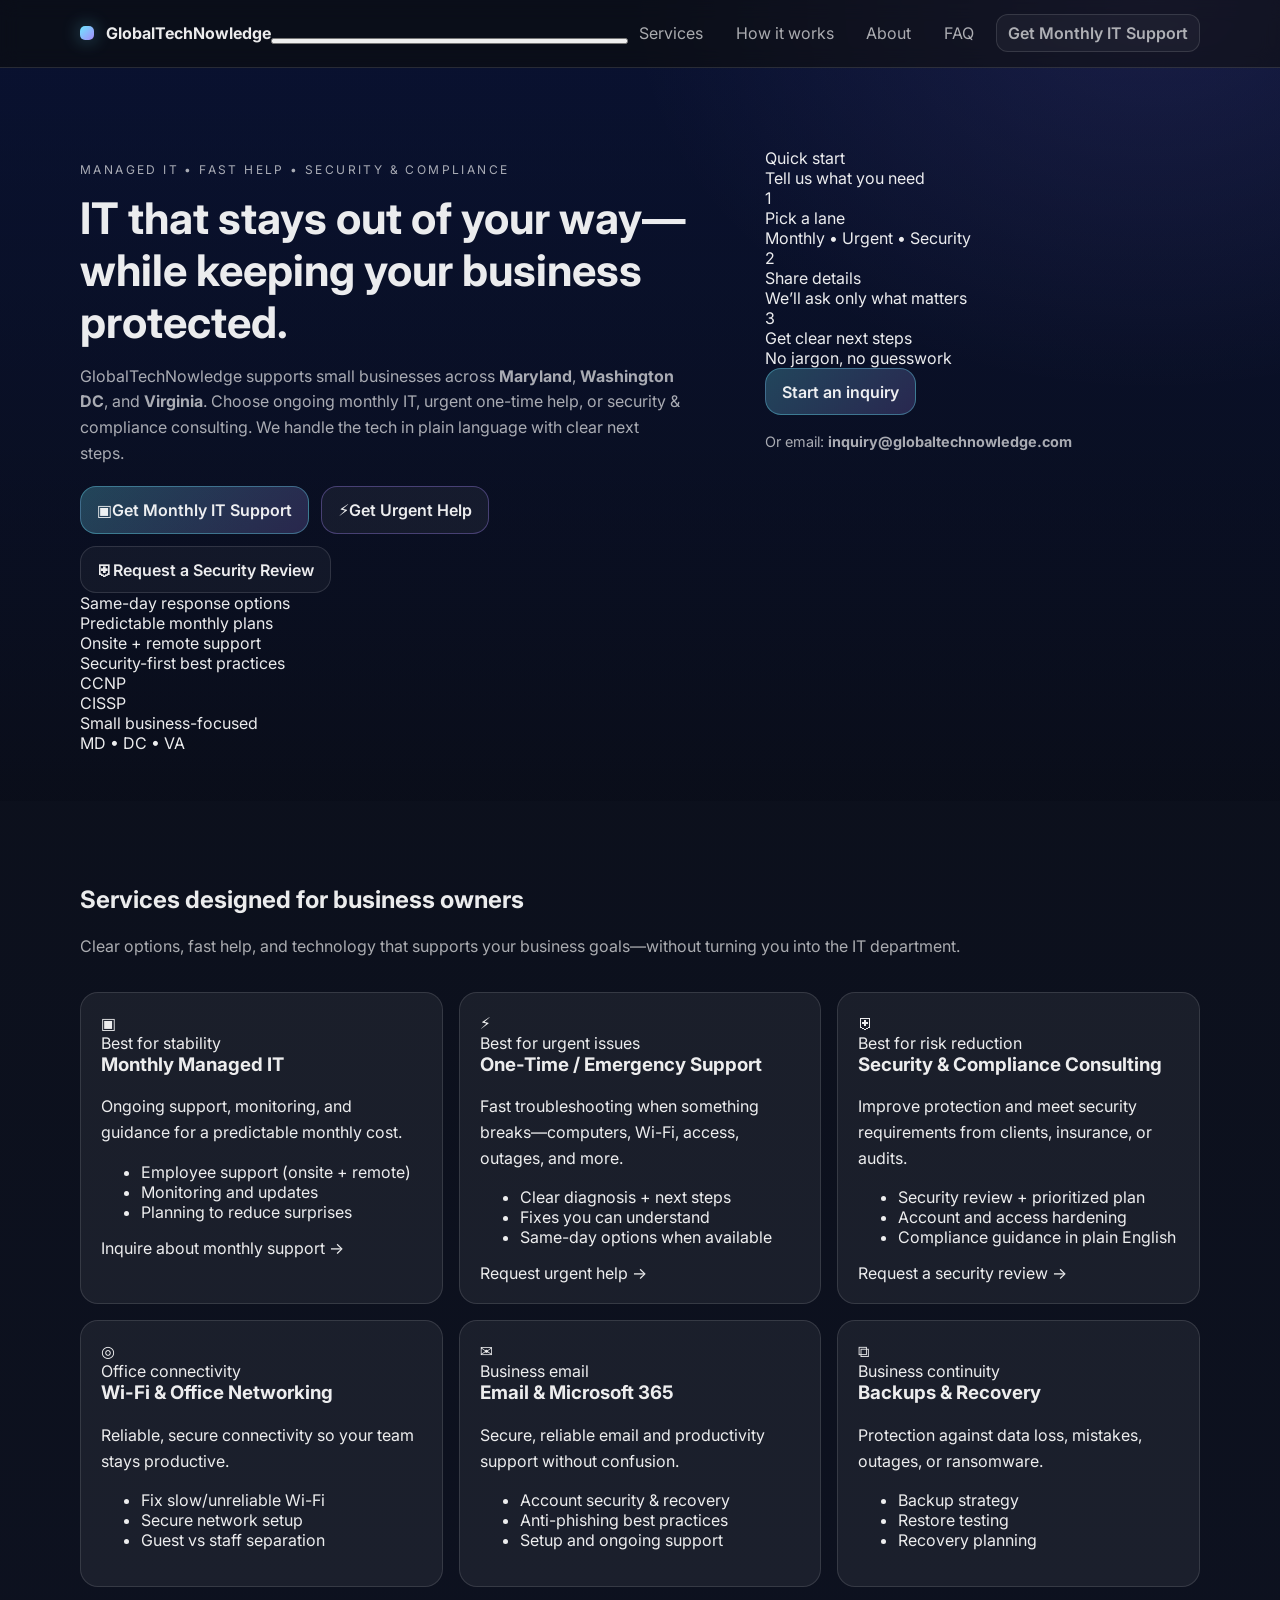
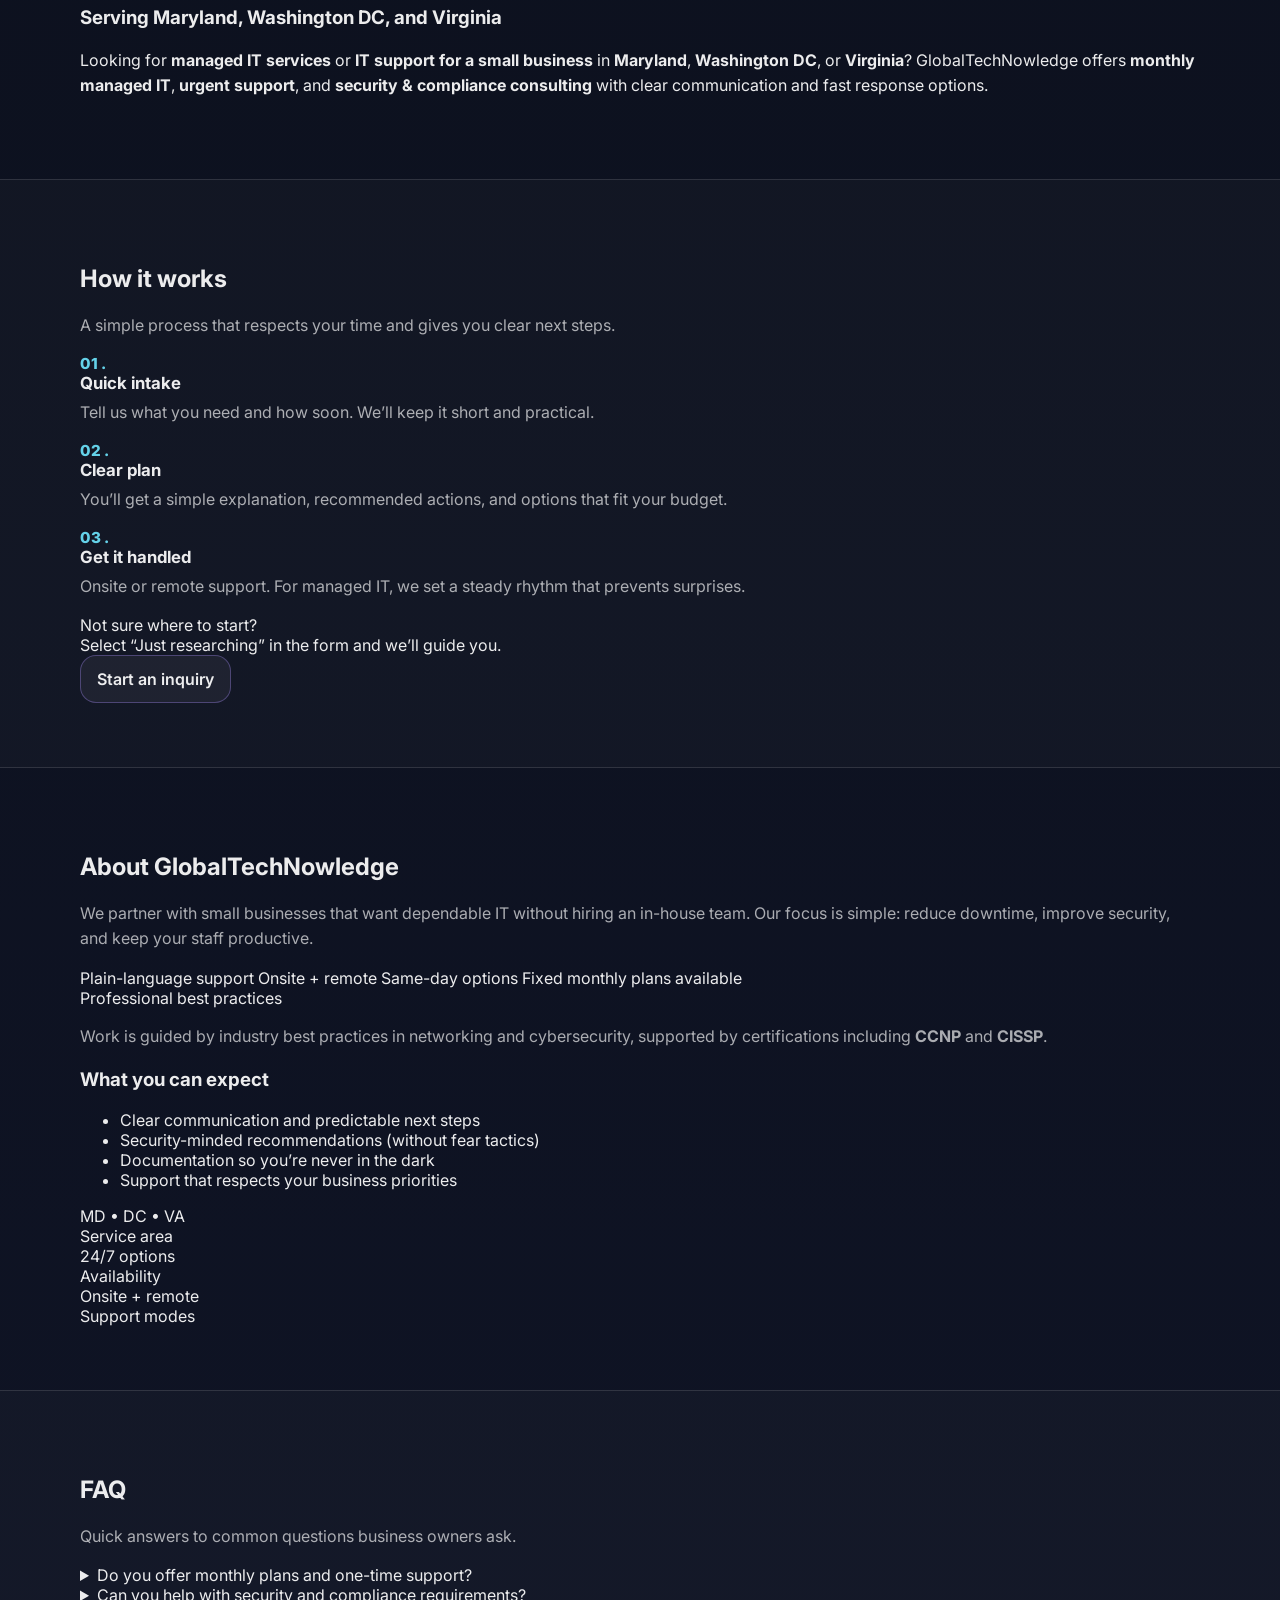
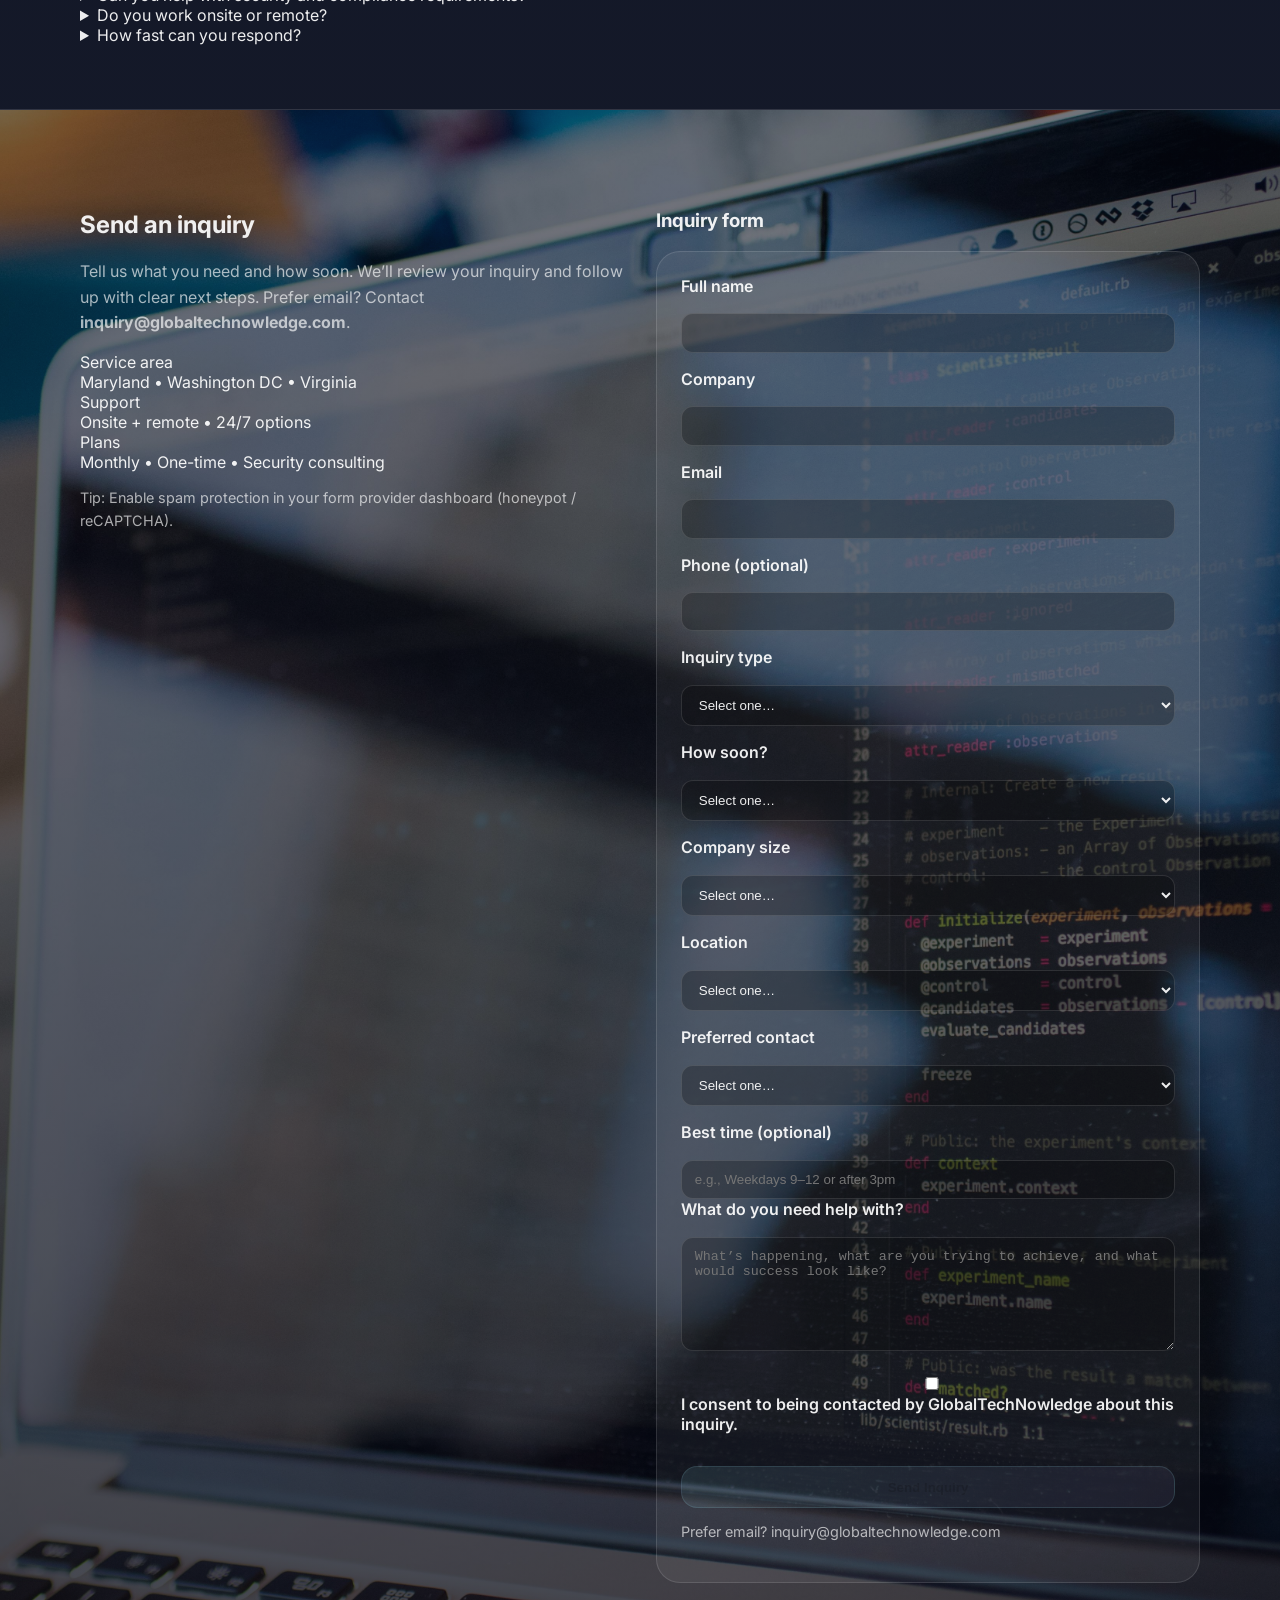
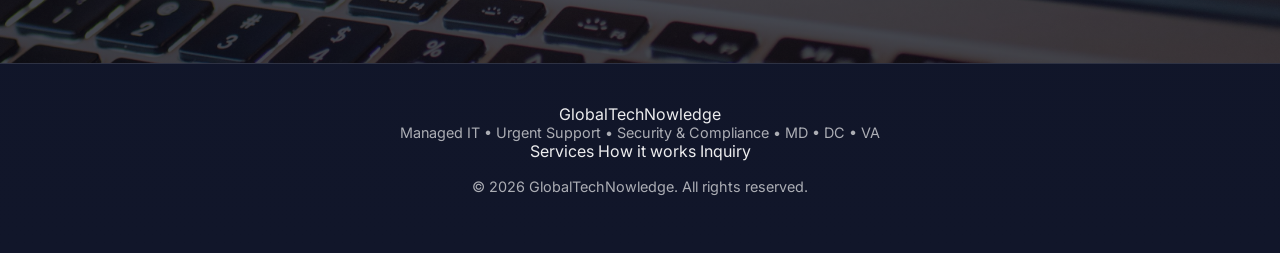
==== commit 9b8ab96c: "update to image section" ====
--- a/index.html
+++ b/index.html
@@ -394,7 +394,7 @@
     </section>
 
     <!-- CONTACT -->
-    <section id="contact" class="section">
+    <section id="contact" class="section contact-parallax">
       <div class="container contact-grid">
         <div class="contact-left">
           <div class="section-head">
--- a/styles.css
+++ b/styles.css
@@ -439,3 +439,37 @@
 }
 /* =========================
    Contact
+/* =========================
+   Inquiry section background image
+   ========================= */
+
+.contact-parallax {
+  position: relative;
+  background-image: url("./images/bottom-bg.jpg");
+  background-size: cover;
+  background-position: center;
+  background-repeat: no-repeat;
+
+  /* This makes the image feel intentional behind the section */
+  padding-top: 5rem;
+  padding-bottom: 5rem;
+}
+
+/* Overlay so text/cards remain readable */
+.contact-parallax::before {
+  content: "";
+  position: absolute;
+  inset: 0;
+  background: linear-gradient(
+    180deg,
+    rgba(5, 8, 20, 0.55),
+    rgba(5, 8, 20, 0.75)
+  );
+  z-index: 0;
+}
+
+/* Ensure section content is above overlay */
+.contact-parallax .container {
+  position: relative;
+  z-index: 1;
+}
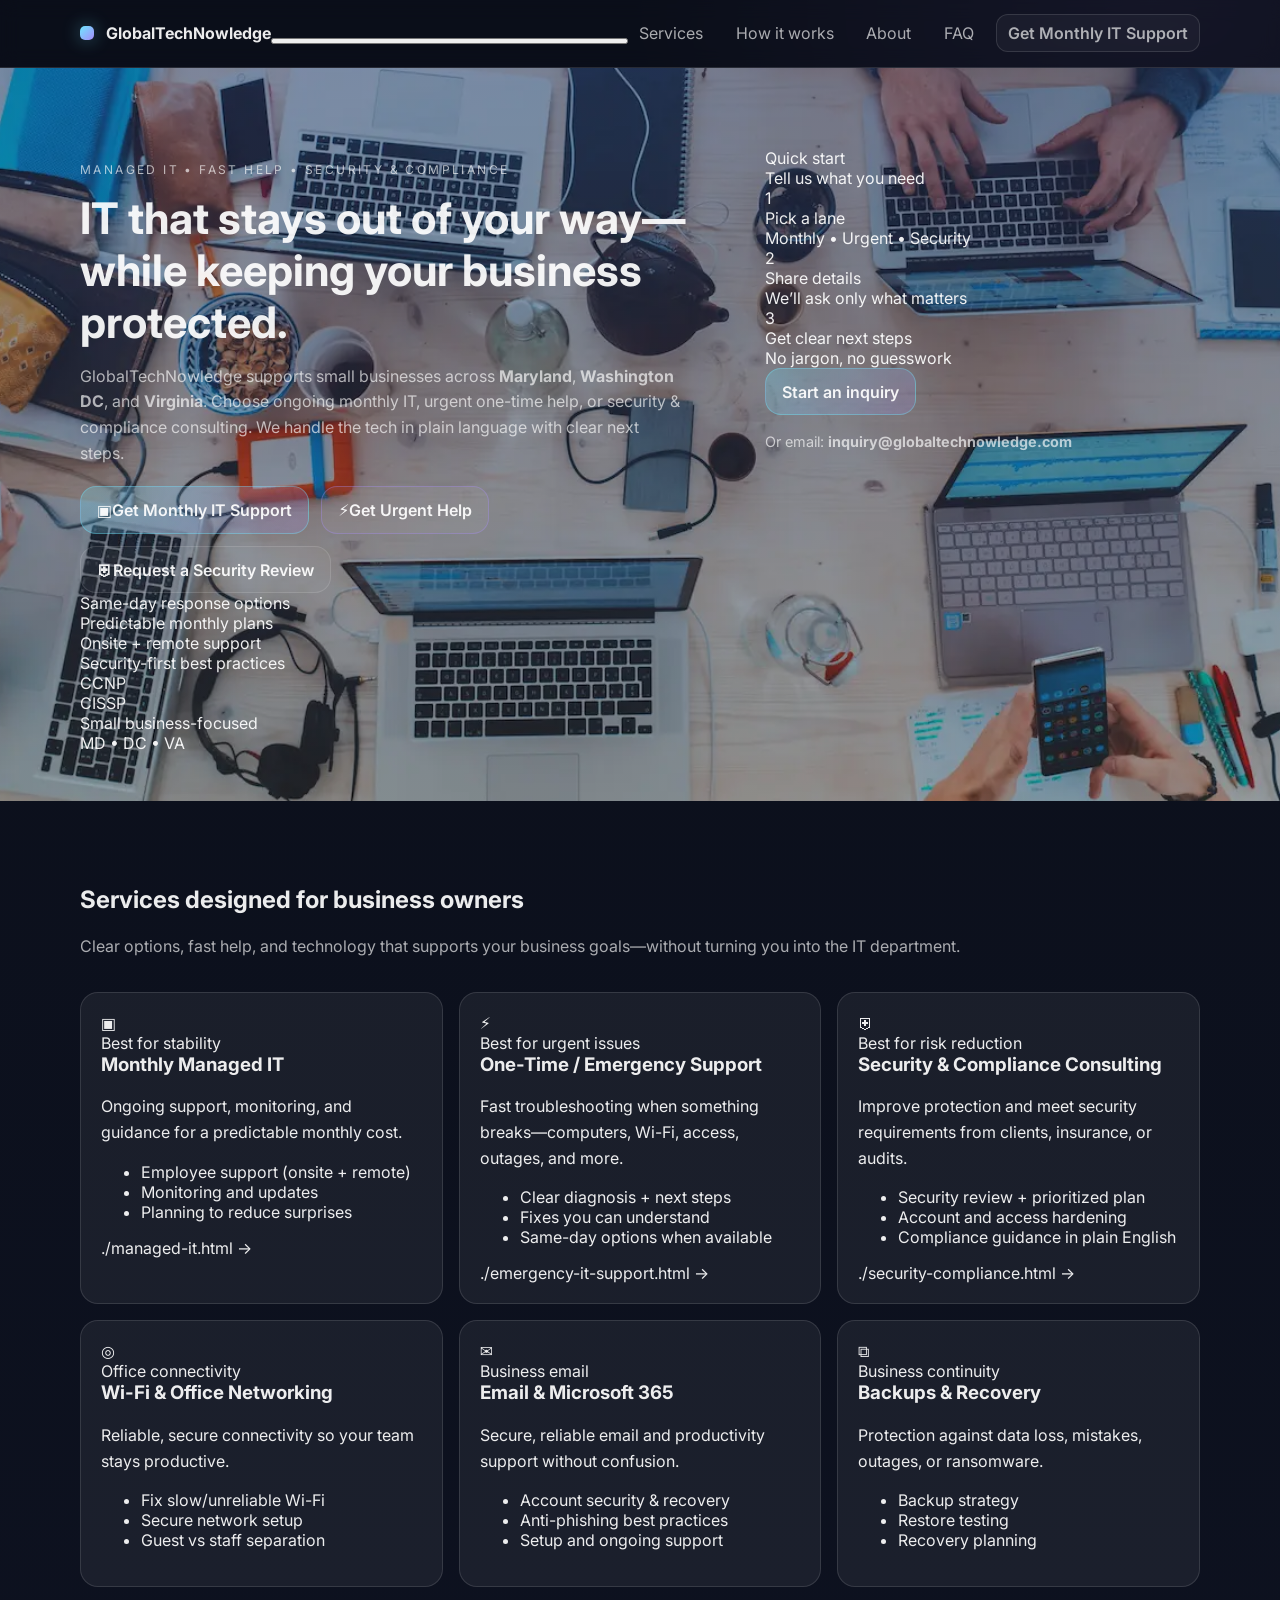
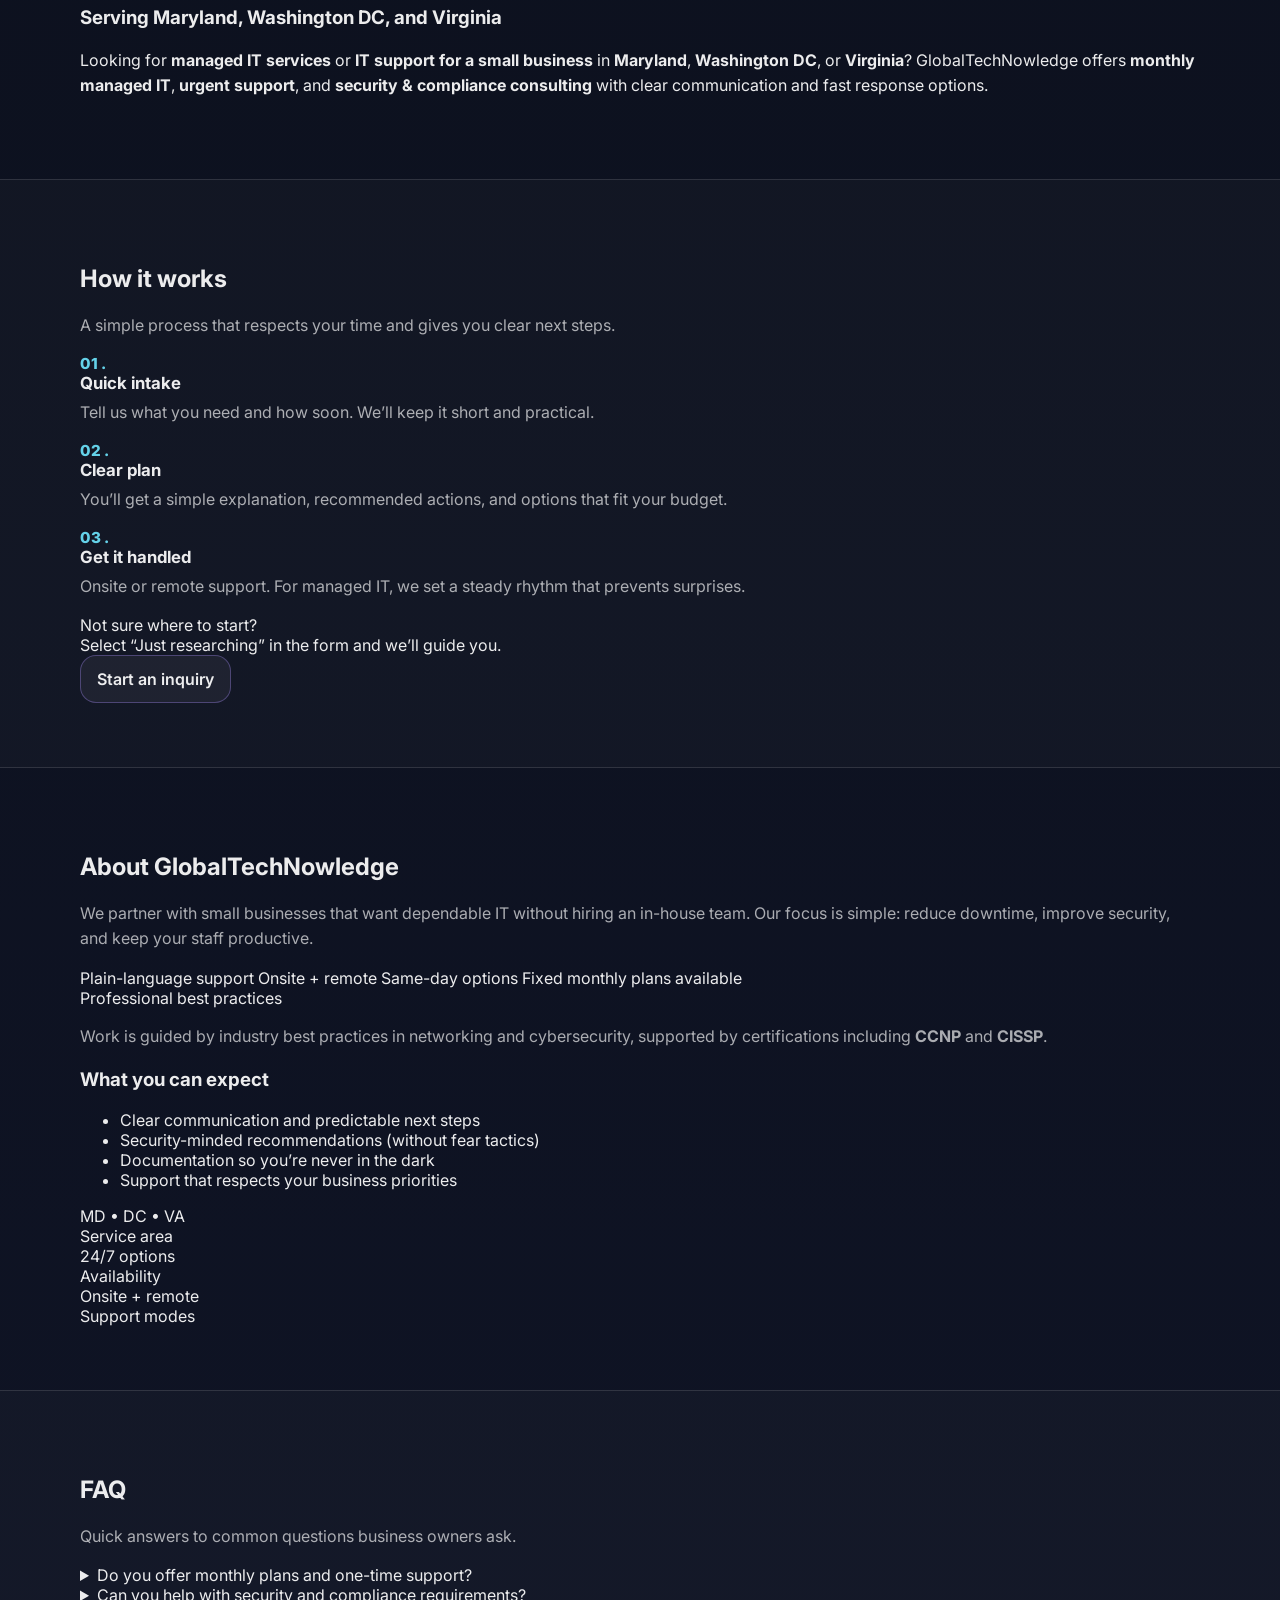
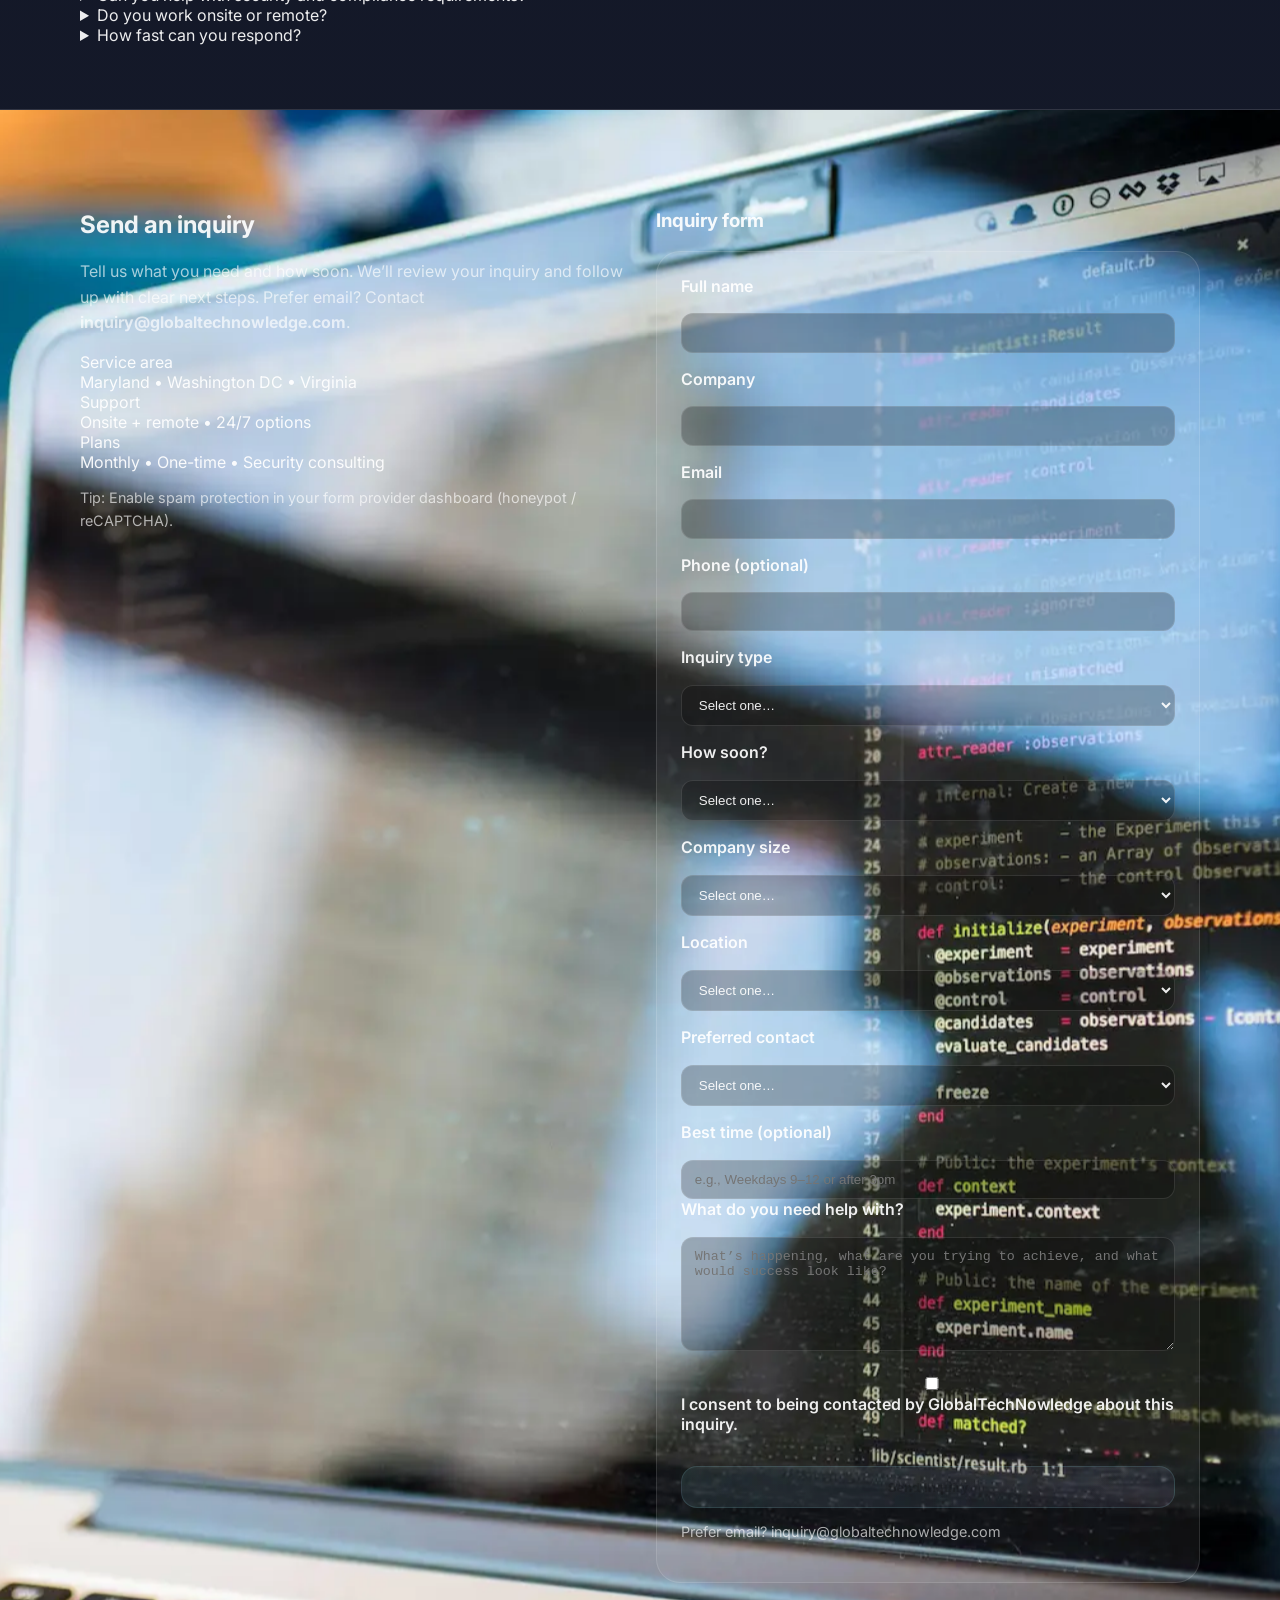
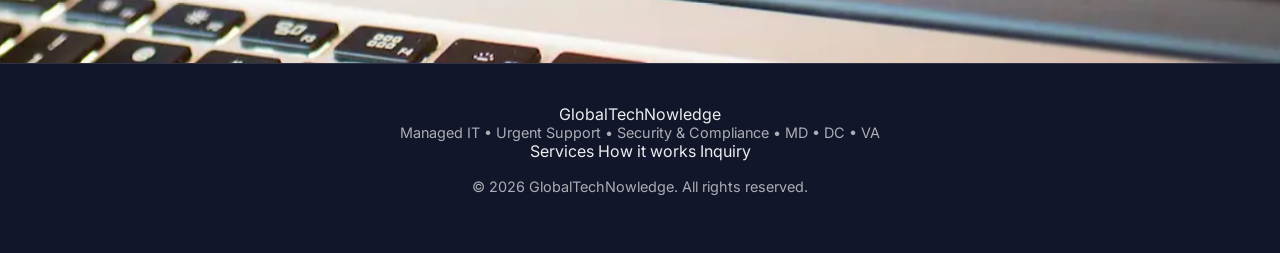
==== commit a9ce2489: "updating site links" ====
--- a/index.html
+++ b/index.html
@@ -177,7 +177,7 @@
               <li>Monitoring and updates</li>
               <li>Planning to reduce surprises</li>
             </ul>
-            <a class="text-link" href="#contact" data-lane="Monthly Managed IT">Inquire about monthly support →</a>
+            <a class="text-link" href="#contact" data-lane="Monthly Managed IT">./managed-it.html →</a>
           </article>
 
           <article class="service-card">
@@ -192,7 +192,7 @@
               <li>Fixes you can understand</li>
               <li>Same-day options when available</li>
             </ul>
-            <a class="text-link" href="#contact" data-lane="One-Time / Emergency">Request urgent help →</a>
+            <a class="text-link" href="#contact" data-lane="One-Time / Emergency">./emergency-it-support.html →</a>
           </article>
 
           <article class="service-card">
@@ -207,7 +207,7 @@
               <li>Account and access hardening</li>
               <li>Compliance guidance in plain English</li>
             </ul>
-            <a class="text-link" href="#contact" data-lane="Security & Compliance">Request a security review →</a>
+            <a class="text-link" href="#contact" data-lane="Security & Compliance">./security-compliance.html →</a>
           </article>
 
           <article class="service-card">
--- a/styles.css
+++ b/styles.css
@@ -378,7 +378,7 @@
 
 .parallax {
   position: relative;
-  background-image: url("images/hero-bg.jpg"); /* <-- your image */
+  background-image: url("./images/hero-bg.webp"); /* <-- your image */
   background-size: cover;
   background-position: center;
   background-repeat: no-repeat;
@@ -410,50 +410,57 @@
 }
 
 /* =========================
-   Bottom image section
+   Inquiry section background image
    ========================= */
 
-.bottom-image {
-  background-attachment: fixed;
+.contact-parallax {
   position: relative;
-  min-height: 45vh;
-  background-image: url("images/bottom-bg.jpg"); /* <-- your image */
+  overflow: hidden;
+  padding-top: 5rem;
+  padding-bottom: 5rem;
+}
+
+.contact-parallax::after {
+  content: "";
+  position: absolute;
+  inset: -40px 0; /* give room for movement */
+  background-image: url("./images/bottom-bg.webp");
   background-size: cover;
   background-position: center;
   background-repeat: no-repeat;
-}
-
-.bottom-image-overlay {
+
+  transform: translateY(var(--parallaxOffset, 0px));
+  will-change: transform;
+  z-index: 0;
+}
+
+
+/* Overlay for readability */
+.contact-parallax::before {
+  content: "";
   position: absolute;
   inset: 0;
   background: linear-gradient(
     180deg,
-    rgba(5, 8, 20, 0.35),
-    rgba(5, 8, 20, 0.55)
+    rgba(5, 8, 20, 0.55),
+    rgba(5, 8, 20, 0.75)
   );
-}
+  z-index: 1;
+}
+
+/* Content above */
+.contact-parallax .container {
+  position: relative;
+  z-index: 2;
+}
+
+
 @media (max-width: 768px) {
-  .bottom-image {
+  .contact-parallax {
     background-attachment: scroll;
   }
 }
-/* =========================
-   Contact
-/* =========================
-   Inquiry section background image
-   ========================= */
-
-.contact-parallax {
-  position: relative;
-  background-image: url("./images/bottom-bg.jpg");
-  background-size: cover;
-  background-position: center;
-  background-repeat: no-repeat;
-
-  /* This makes the image feel intentional behind the section */
-  padding-top: 5rem;
-  padding-bottom: 5rem;
-}
+
 
 /* Overlay so text/cards remain readable */
 .contact-parallax::before {
@@ -473,3 +480,4 @@
   position: relative;
   z-index: 1;
 }
+
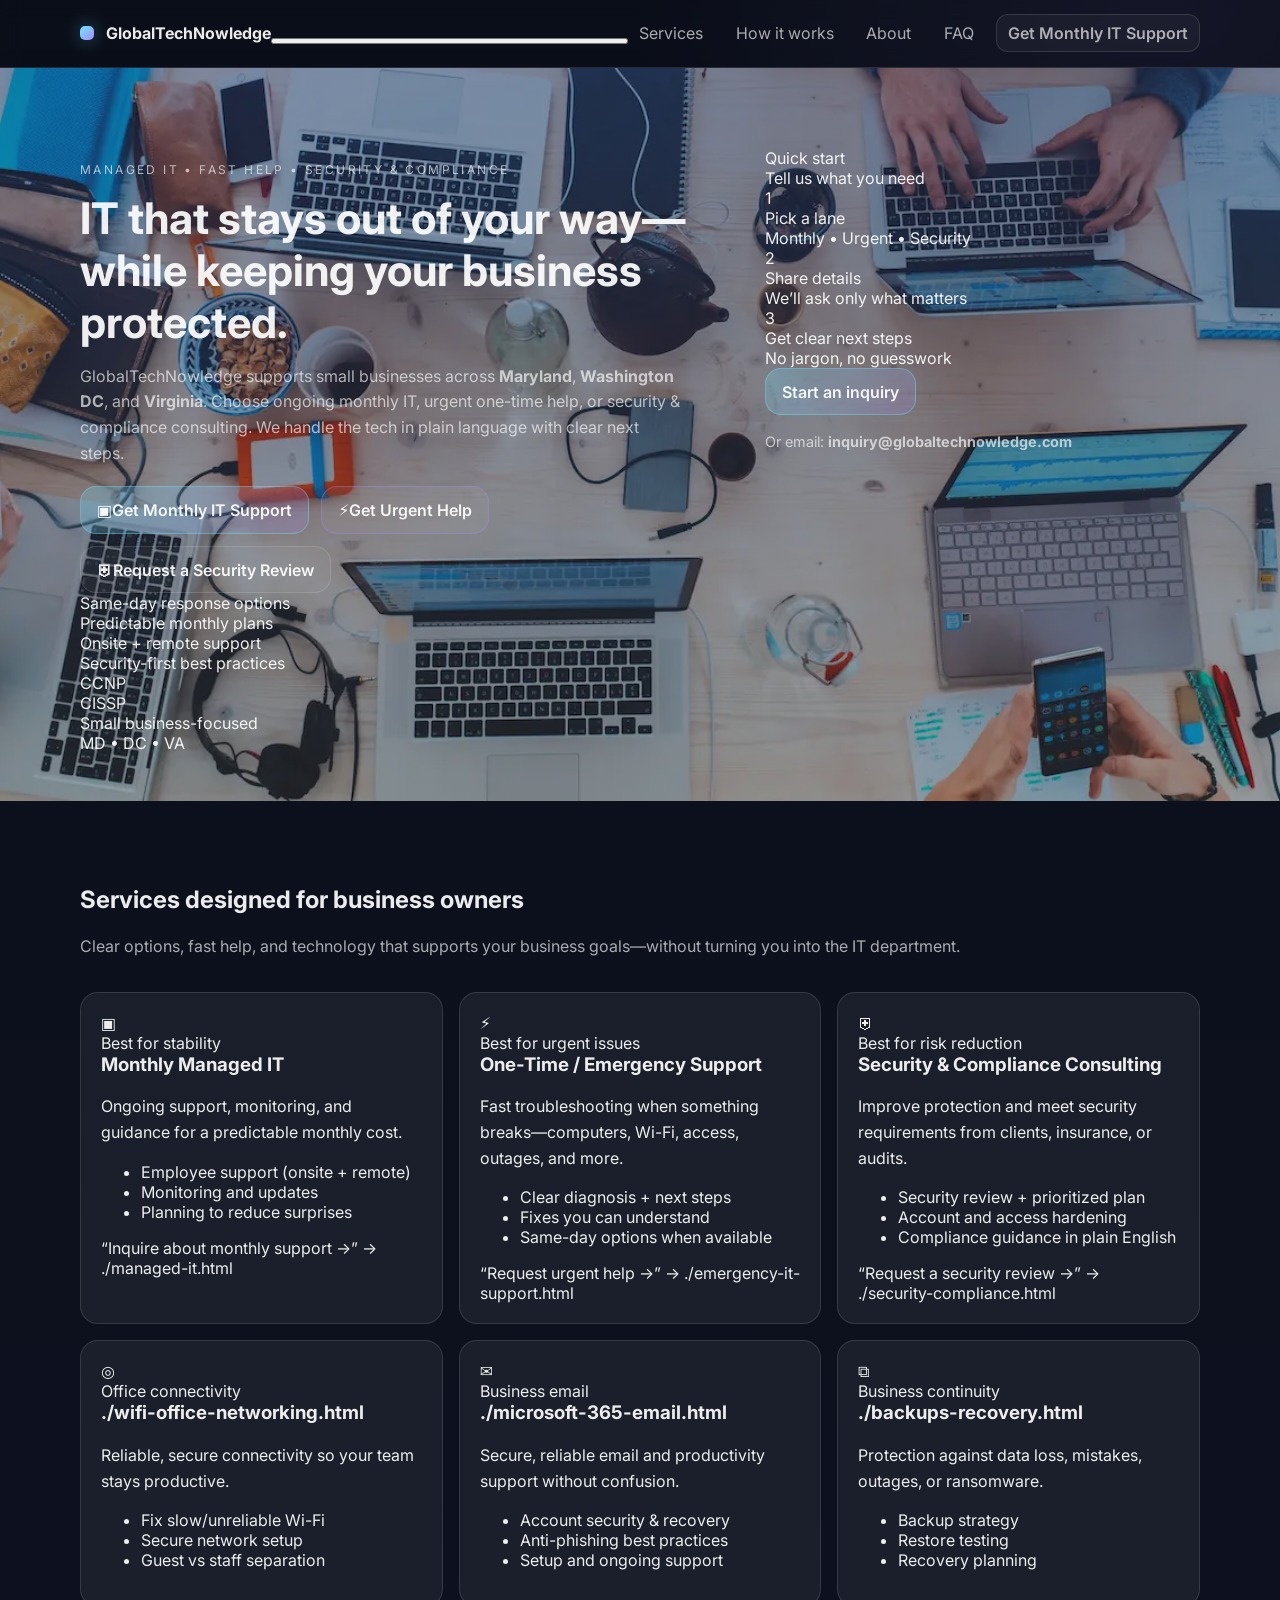
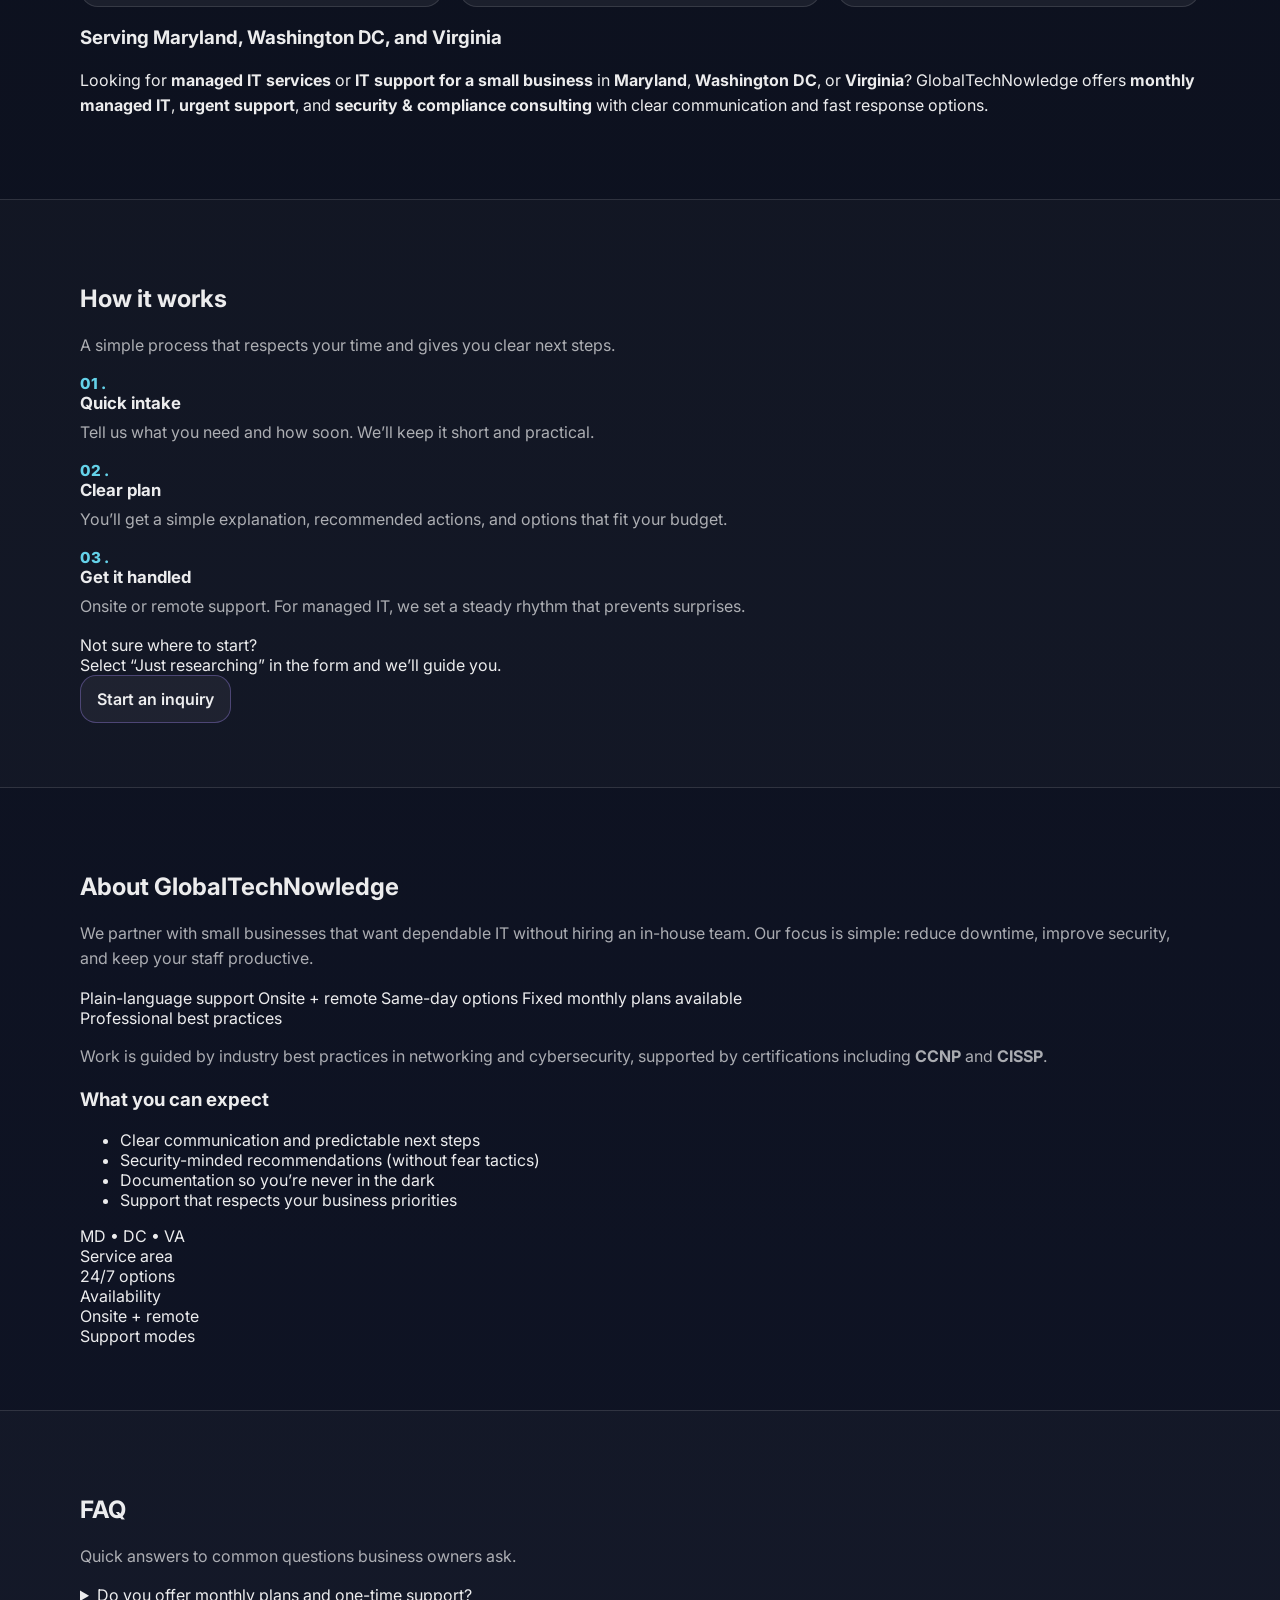
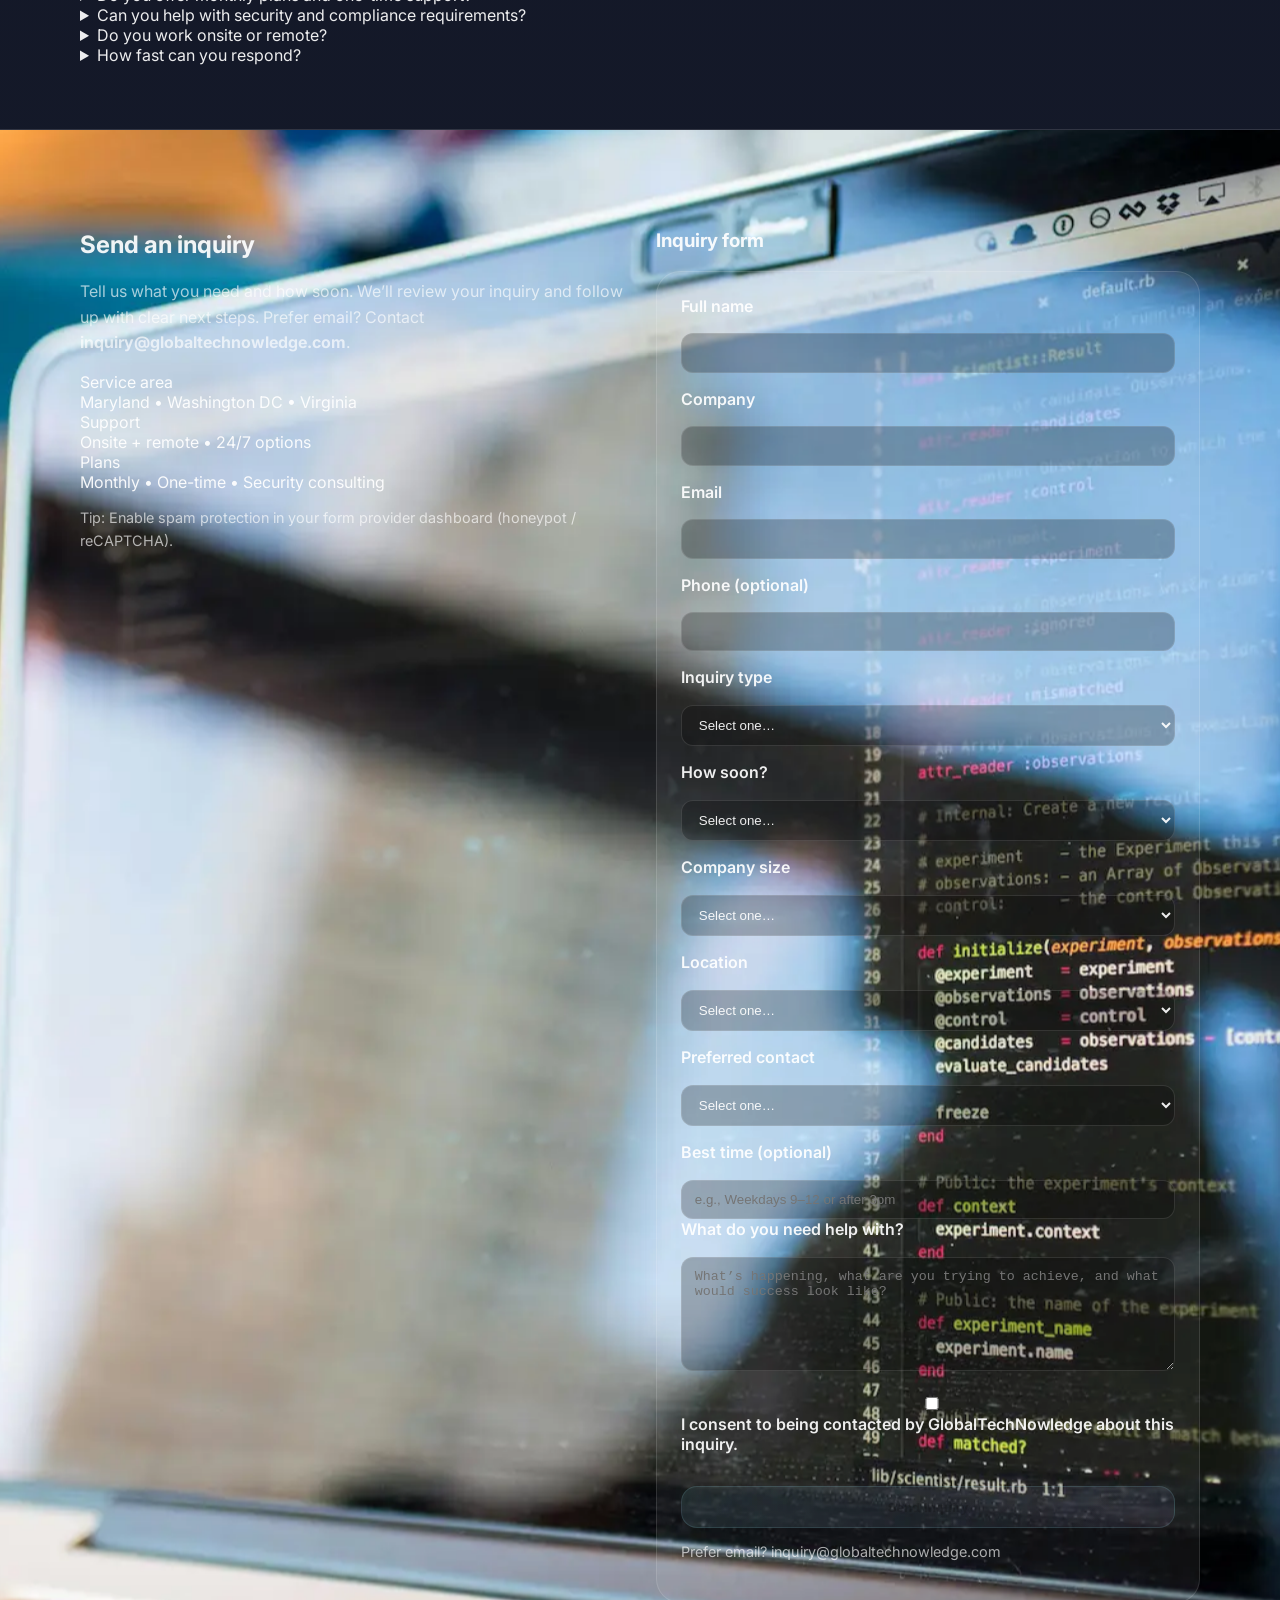
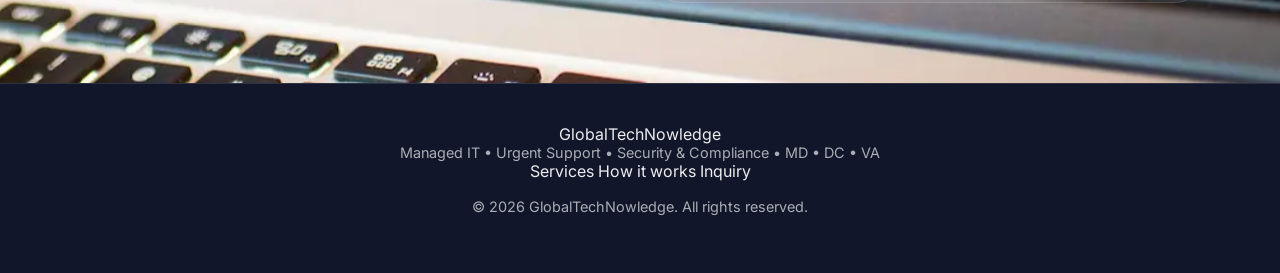
==== commit 3b2cdbc0: "Trying to add additional pages" ====
--- a/index.html
+++ b/index.html
@@ -177,7 +177,7 @@
               <li>Monitoring and updates</li>
               <li>Planning to reduce surprises</li>
             </ul>
-            <a class="text-link" href="#contact" data-lane="Monthly Managed IT">./managed-it.html →</a>
+            <a class="text-link" href="#contact" data-lane="Monthly Managed IT">“Inquire about monthly support →” → ./managed-it.html</a>
           </article>
 
           <article class="service-card">
@@ -192,7 +192,7 @@
               <li>Fixes you can understand</li>
               <li>Same-day options when available</li>
             </ul>
-            <a class="text-link" href="#contact" data-lane="One-Time / Emergency">./emergency-it-support.html →</a>
+            <a class="text-link" href="#contact" data-lane="One-Time / Emergency">“Request urgent help →” → ./emergency-it-support.html</a>
           </article>
 
           <article class="service-card">
@@ -207,7 +207,7 @@
               <li>Account and access hardening</li>
               <li>Compliance guidance in plain English</li>
             </ul>
-            <a class="text-link" href="#contact" data-lane="Security & Compliance">./security-compliance.html →</a>
+            <a class="text-link" href="#contact" data-lane="Security & Compliance">“Request a security review →” → ./security-compliance.html</a>
           </article>
 
           <article class="service-card">
@@ -215,7 +215,7 @@
               <div class="service-icon" aria-hidden="true">◎</div>
               <div class="service-chip">Office connectivity</div>
             </div>
-            <h3>Wi-Fi & Office Networking</h3>
+            <h3>./wifi-office-networking.html</h3>
             <p>Reliable, secure connectivity so your team stays productive.</p>
             <ul class="list">
               <li>Fix slow/unreliable Wi-Fi</li>
@@ -229,7 +229,7 @@
               <div class="service-icon" aria-hidden="true">✉</div>
               <div class="service-chip">Business email</div>
             </div>
-            <h3>Email & Microsoft 365</h3>
+            <h3>./microsoft-365-email.html</h3>
             <p>Secure, reliable email and productivity support without confusion.</p>
             <ul class="list">
               <li>Account security & recovery</li>
@@ -243,7 +243,7 @@
               <div class="service-icon" aria-hidden="true">⧉</div>
               <div class="service-chip">Business continuity</div>
             </div>
-            <h3>Backups & Recovery</h3>
+            <h3>./backups-recovery.html</h3>
             <p>Protection against data loss, mistakes, outages, or ransomware.</p>
             <ul class="list">
               <li>Backup strategy</li>
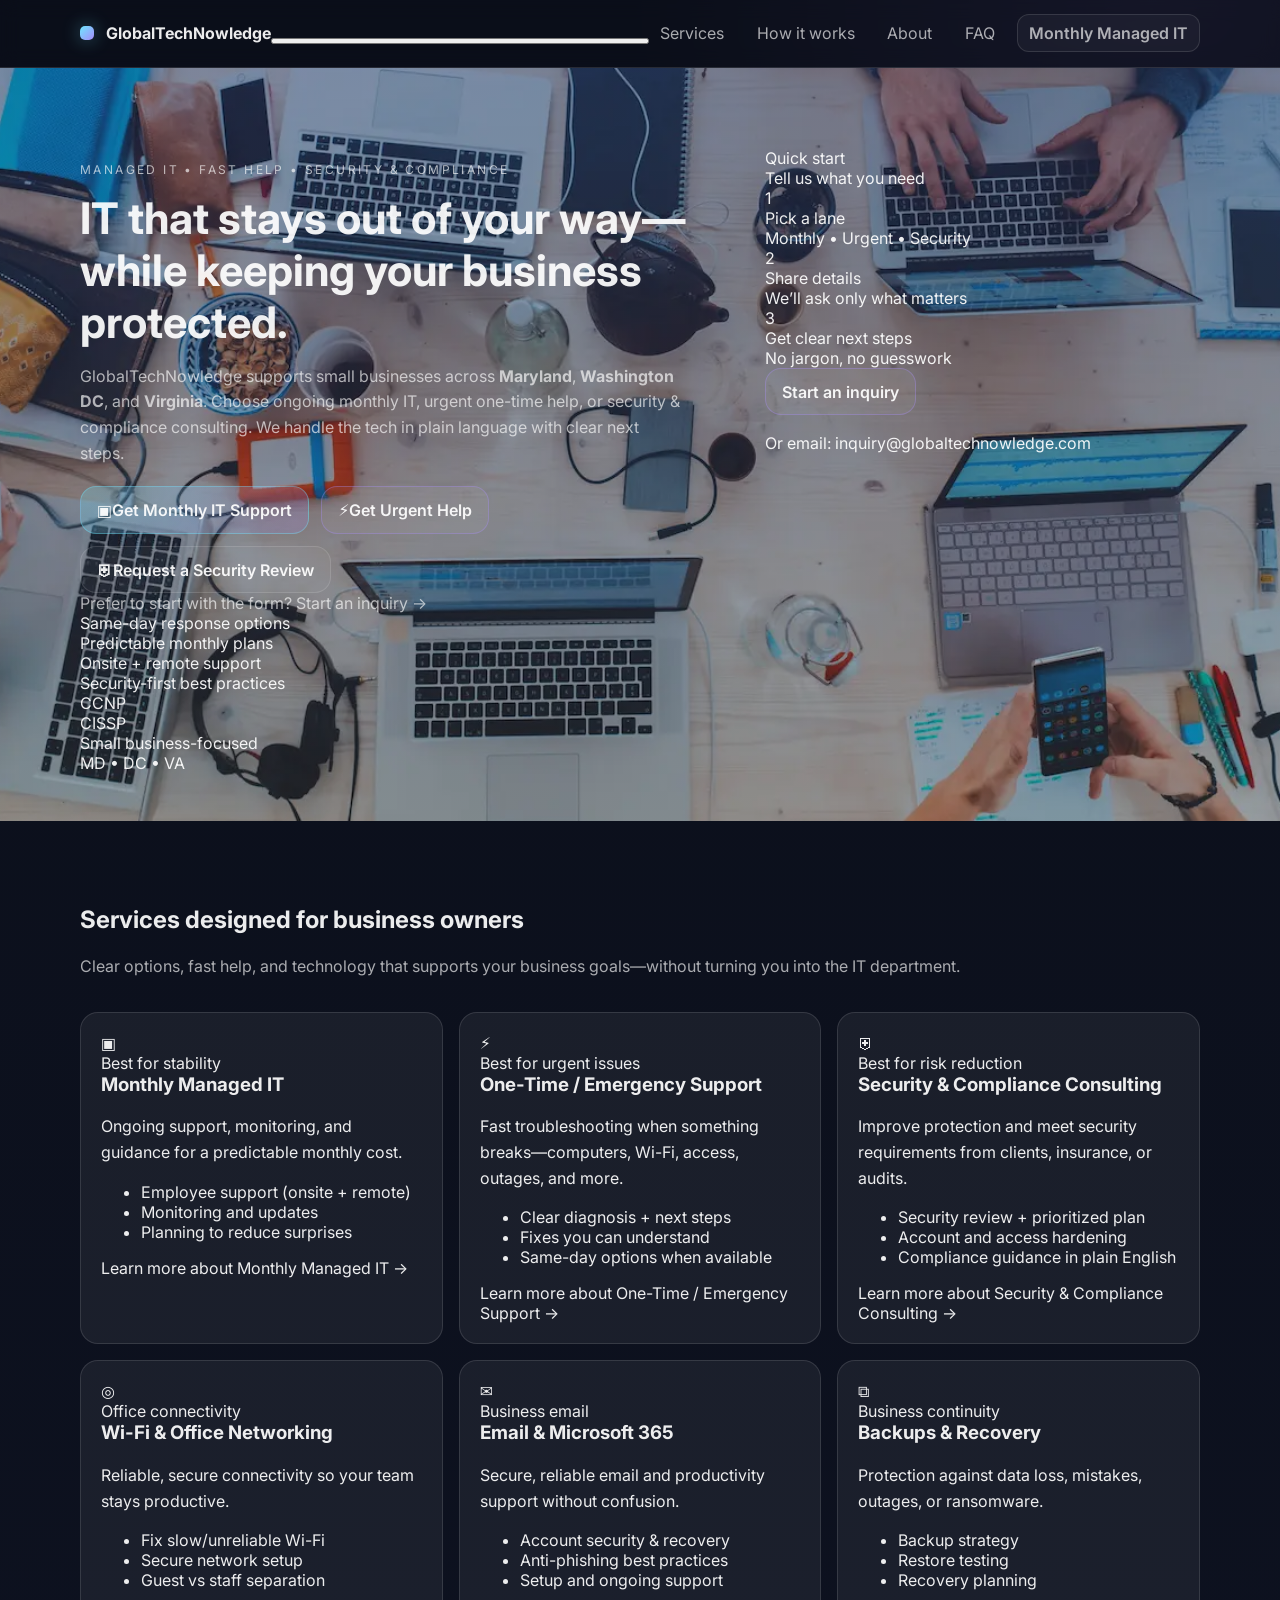
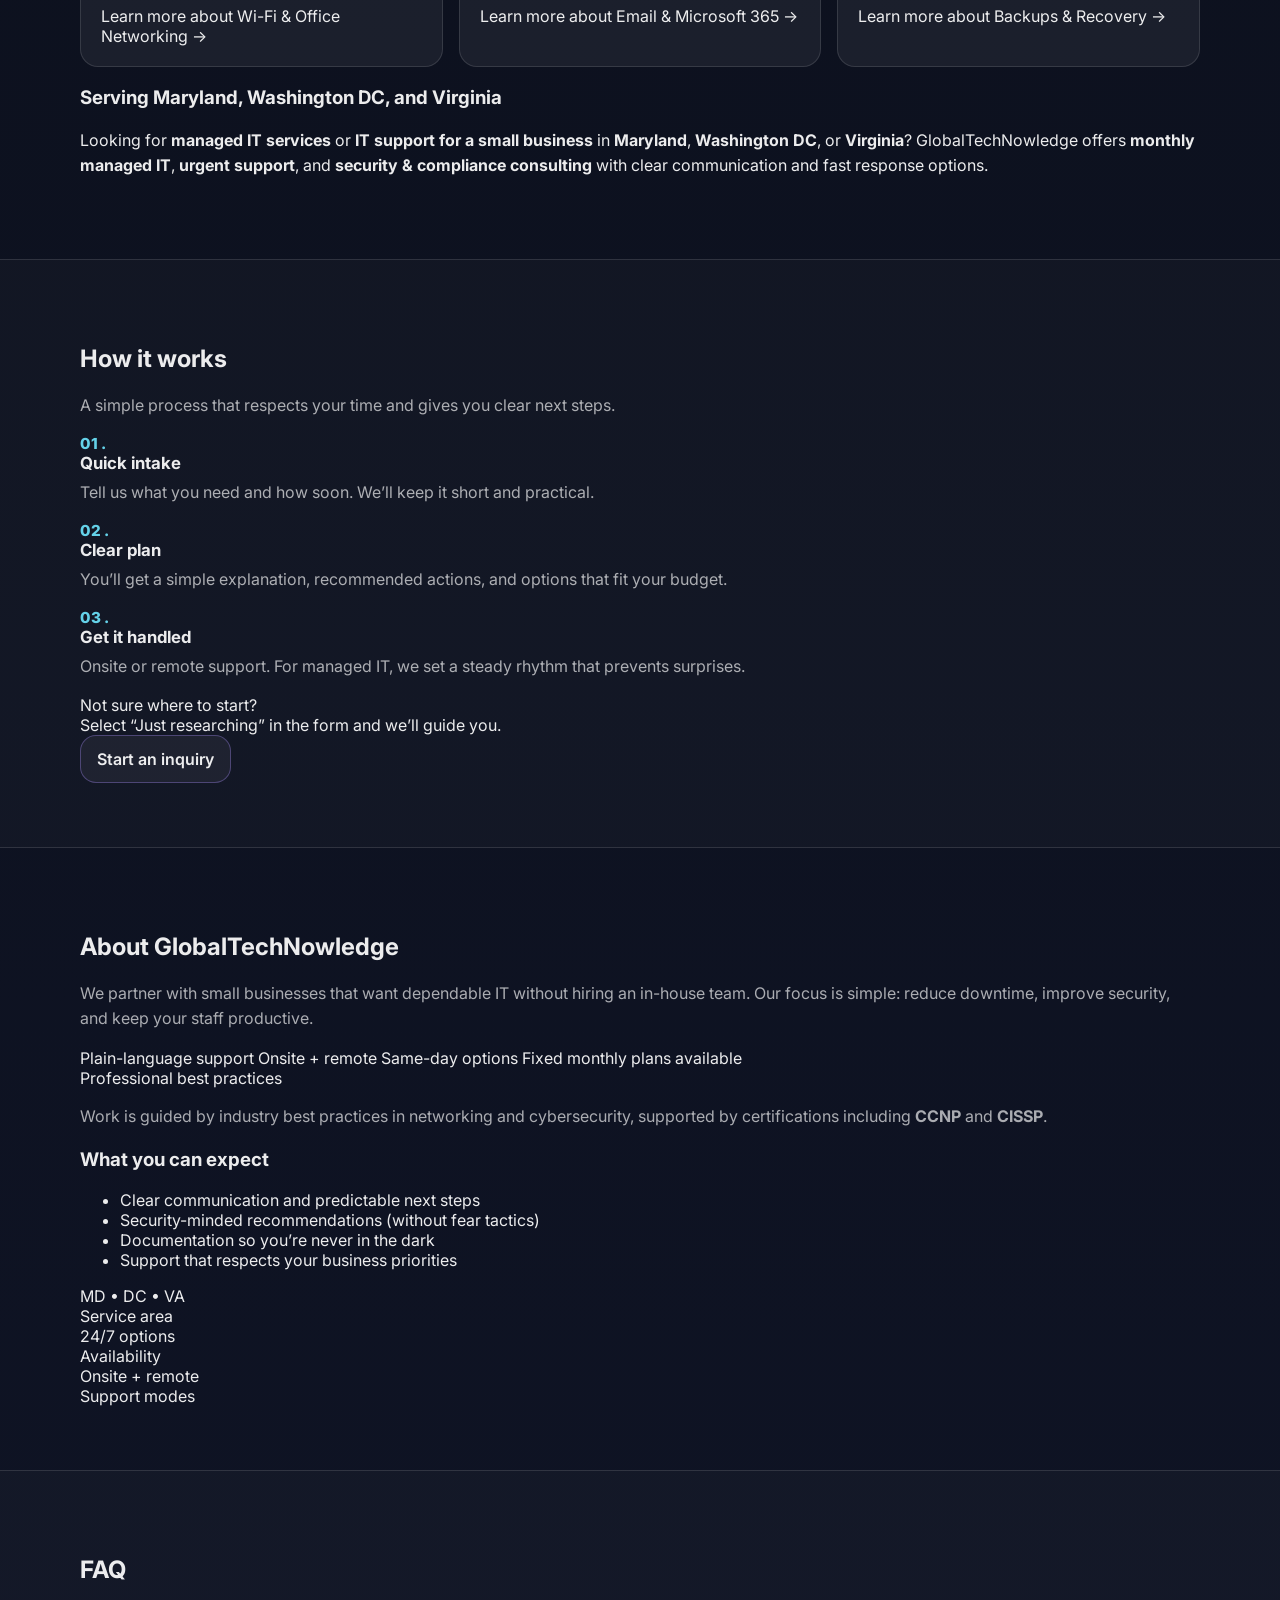
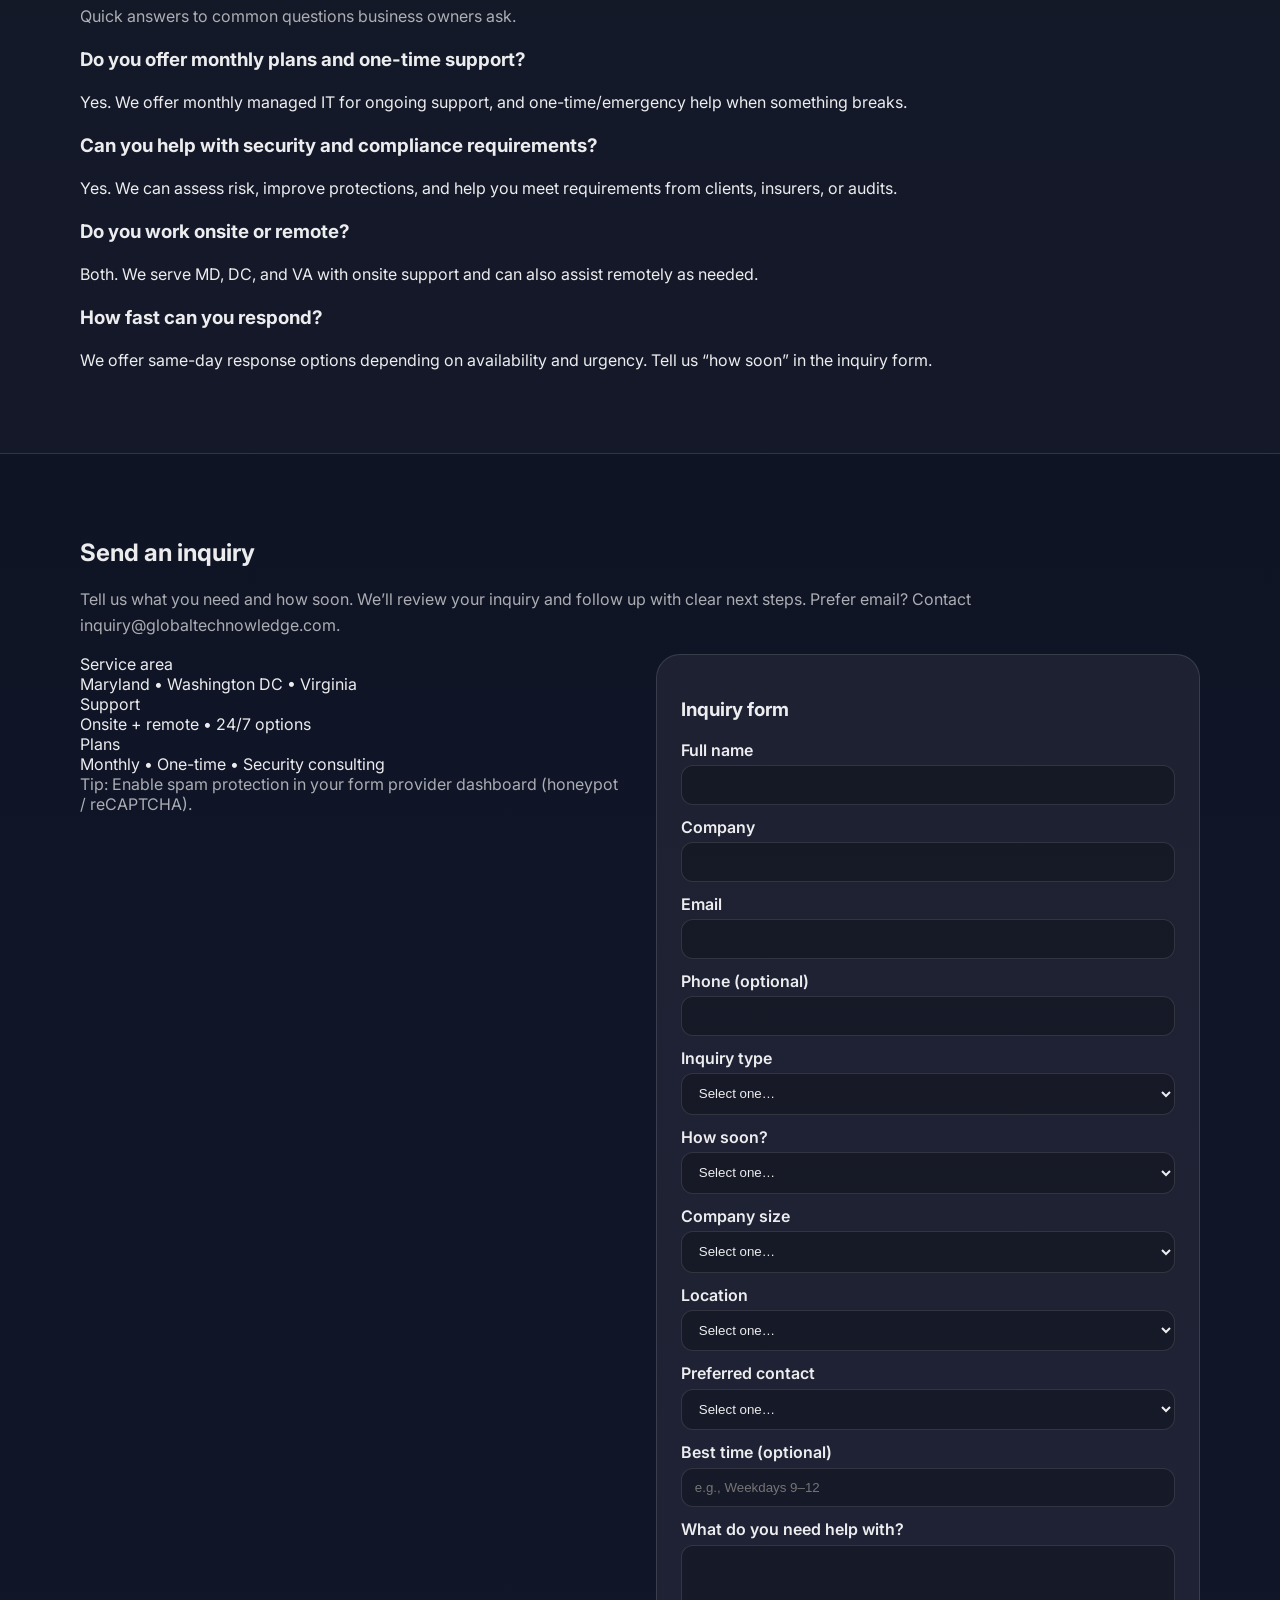
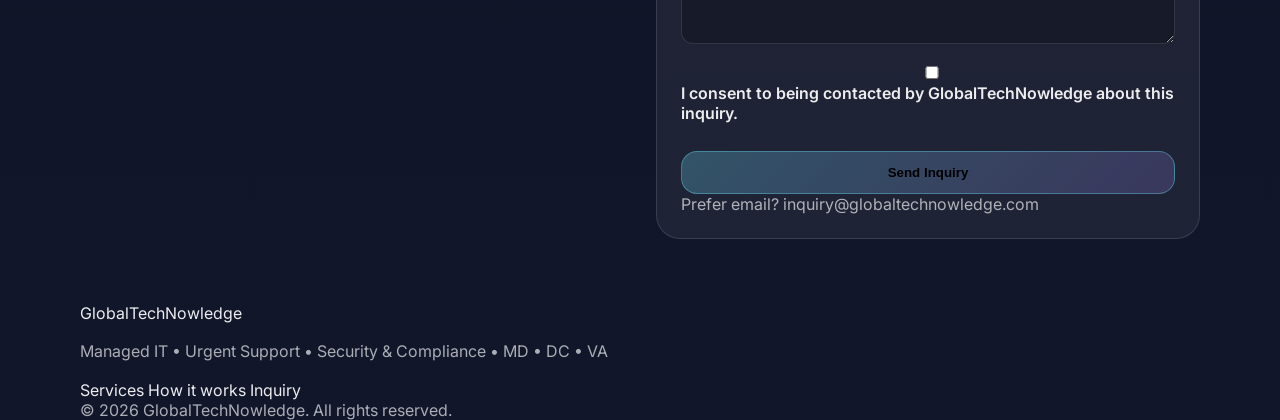
==== commit f048222c: "updating .html with all new changes" ====
--- a/index.html
+++ b/index.html
@@ -61,7 +61,7 @@
         <a href="#how">How it works</a>
         <a href="#about">About</a>
         <a href="#faq">FAQ</a>
-        <a class="btn btn-ghost" href="#contact" data-lane="Monthly Managed IT">Get Monthly IT Support</a>
+        <a class="btn btn-ghost" href="managed-it.html">Monthly Managed IT</a>
       </div>
     </nav>
   </header>
@@ -84,19 +84,21 @@
           </p>
 
           <div class="cta-row">
-            <a class="btn btn-primary" href="#contact" data-lane="Monthly Managed IT">
+            <a class="btn btn-primary" href="managed-it.html">
               <span class="btn-icon" aria-hidden="true">▣</span>
               Get Monthly IT Support
             </a>
-            <a class="btn btn-secondary" href="#contact" data-lane="One-Time / Emergency">
+            <a class="btn btn-secondary" href="emergency-it-support.html">
               <span class="btn-icon" aria-hidden="true">⚡</span>
               Get Urgent Help
             </a>
-            <a class="btn btn-ghost" href="#contact" data-lane="Security & Compliance">
+            <a class="btn btn-ghost" href="security-compliance.html">
               <span class="btn-icon" aria-hidden="true">⛨</span>
               Request a Security Review
             </a>
           </div>
+
+          <div class="cta-note muted">Prefer to start with the form? <a class="text-link" href="#contact">Start an inquiry →</a></div>
 
           <div class="hero-badges" aria-label="Highlights">
             <div class="badge"><span class="badge-dot" aria-hidden="true"></span>Same-day response options</div>
@@ -121,33 +123,33 @@
             </div>
 
             <div class="panel-steps">
-              <div class="panel-step">
-                <div class="step-icon" aria-hidden="true">1</div>
-                <div>
+              <div class="step">
+                <div class="step-num" aria-hidden="true">1</div>
+                <div class="step-body">
                   <div class="step-title">Pick a lane</div>
-                  <div class="step-sub">Monthly • Urgent • Security</div>
+                  <div class="step-desc">Monthly • Urgent • Security</div>
                 </div>
               </div>
-              <div class="panel-step">
-                <div class="step-icon" aria-hidden="true">2</div>
-                <div>
+
+              <div class="step">
+                <div class="step-num" aria-hidden="true">2</div>
+                <div class="step-body">
                   <div class="step-title">Share details</div>
-                  <div class="step-sub">We’ll ask only what matters</div>
+                  <div class="step-desc">We’ll ask only what matters</div>
                 </div>
               </div>
-              <div class="panel-step">
-                <div class="step-icon" aria-hidden="true">3</div>
-                <div>
+
+              <div class="step">
+                <div class="step-num" aria-hidden="true">3</div>
+                <div class="step-body">
                   <div class="step-title">Get clear next steps</div>
-                  <div class="step-sub">No jargon, no guesswork</div>
+                  <div class="step-desc">No jargon, no guesswork</div>
                 </div>
               </div>
             </div>
 
-            <div class="panel-cta">
-              <a class="btn btn-primary btn-block" href="#contact" data-lane="Monthly Managed IT">Start an inquiry</a>
-              <p class="small muted">Or email: <strong>inquiry@globaltechnowledge.com</strong></p>
-            </div>
+            <a class="btn btn-secondary btn-block" href="#contact" data-lane="Monthly Managed IT">Start an inquiry</a>
+            <p class="panel-note">Or email: <a href="mailto:inquiry@globaltechnowledge.com">inquiry@globaltechnowledge.com</a></p>
           </div>
         </aside>
       </div>
@@ -177,7 +179,7 @@
               <li>Monitoring and updates</li>
               <li>Planning to reduce surprises</li>
             </ul>
-            <a class="text-link" href="#contact" data-lane="Monthly Managed IT">“Inquire about monthly support →” → ./managed-it.html</a>
+            <a class="text-link" href="managed-it.html">Learn more about Monthly Managed IT →</a>
           </article>
 
           <article class="service-card">
@@ -192,7 +194,7 @@
               <li>Fixes you can understand</li>
               <li>Same-day options when available</li>
             </ul>
-            <a class="text-link" href="#contact" data-lane="One-Time / Emergency">“Request urgent help →” → ./emergency-it-support.html</a>
+            <a class="text-link" href="emergency-it-support.html">Learn more about One-Time / Emergency Support →</a>
           </article>
 
           <article class="service-card">
@@ -207,7 +209,7 @@
               <li>Account and access hardening</li>
               <li>Compliance guidance in plain English</li>
             </ul>
-            <a class="text-link" href="#contact" data-lane="Security & Compliance">“Request a security review →” → ./security-compliance.html</a>
+            <a class="text-link" href="security-compliance.html">Learn more about Security &amp; Compliance Consulting →</a>
           </article>
 
           <article class="service-card">
@@ -215,13 +217,14 @@
               <div class="service-icon" aria-hidden="true">◎</div>
               <div class="service-chip">Office connectivity</div>
             </div>
-            <h3>./wifi-office-networking.html</h3>
+            <h3>Wi-Fi &amp; Office Networking</h3>
             <p>Reliable, secure connectivity so your team stays productive.</p>
             <ul class="list">
               <li>Fix slow/unreliable Wi-Fi</li>
               <li>Secure network setup</li>
               <li>Guest vs staff separation</li>
             </ul>
+            <a class="text-link" href="wifi-office-networking.html">Learn more about Wi-Fi &amp; Office Networking →</a>
           </article>
 
           <article class="service-card">
@@ -229,13 +232,14 @@
               <div class="service-icon" aria-hidden="true">✉</div>
               <div class="service-chip">Business email</div>
             </div>
-            <h3>./microsoft-365-email.html</h3>
+            <h3>Email &amp; Microsoft 365</h3>
             <p>Secure, reliable email and productivity support without confusion.</p>
             <ul class="list">
               <li>Account security & recovery</li>
               <li>Anti-phishing best practices</li>
               <li>Setup and ongoing support</li>
             </ul>
+            <a class="text-link" href="microsoft-365-email.html">Learn more about Email &amp; Microsoft 365 →</a>
           </article>
 
           <article class="service-card">
@@ -243,13 +247,14 @@
               <div class="service-icon" aria-hidden="true">⧉</div>
               <div class="service-chip">Business continuity</div>
             </div>
-            <h3>./backups-recovery.html</h3>
+            <h3>Backups &amp; Recovery</h3>
             <p>Protection against data loss, mistakes, outages, or ransomware.</p>
             <ul class="list">
               <li>Backup strategy</li>
               <li>Restore testing</li>
               <li>Recovery planning</li>
             </ul>
+            <a class="text-link" href="backups-recovery.html">Learn more about Backups &amp; Recovery →</a>
           </article>
         </div>
 
@@ -328,32 +333,34 @@
               <strong>CCNP</strong> and <strong>CISSP</strong>.
             </p>
           </div>
-        </div>
-
-        <div class="glass-card">
-          <h3 class="card-title">What you can expect</h3>
-          <ul class="checklist">
-            <li>Clear communication and predictable next steps</li>
-            <li>Security-minded recommendations (without fear tactics)</li>
-            <li>Documentation so you’re never in the dark</li>
-            <li>Support that respects your business priorities</li>
-          </ul>
-
-          <div class="mini-stats" aria-label="At a glance">
-            <div class="stat">
-              <div class="stat-top">MD • DC • VA</div>
-              <div class="stat-sub">Service area</div>
-            </div>
-            <div class="stat">
-              <div class="stat-top">24/7 options</div>
-              <div class="stat-sub">Availability</div>
-            </div>
-            <div class="stat">
-              <div class="stat-top">Onsite + remote</div>
-              <div class="stat-sub">Support modes</div>
-            </div>
-          </div>
-        </div>
+
+          <div class="expect-grid" aria-label="What you can expect">
+            <div class="expect-card">
+              <h3>What you can expect</h3>
+              <ul class="list">
+                <li>Clear communication and predictable next steps</li>
+                <li>Security-minded recommendations (without fear tactics)</li>
+                <li>Documentation so you’re never in the dark</li>
+                <li>Support that respects your business priorities</li>
+              </ul>
+            </div>
+          </div>
+        </div>
+
+        <aside class="stats" aria-label="Service area stats">
+          <div class="stat">
+            <div class="stat-kicker">MD • DC • VA</div>
+            <div class="stat-title">Service area</div>
+          </div>
+          <div class="stat">
+            <div class="stat-kicker">24/7 options</div>
+            <div class="stat-title">Availability</div>
+          </div>
+          <div class="stat">
+            <div class="stat-kicker">Onsite + remote</div>
+            <div class="stat-title">Support modes</div>
+          </div>
+        </aside>
       </div>
     </section>
 
@@ -365,215 +372,179 @@
           <p class="muted">Quick answers to common questions business owners ask.</p>
         </div>
 
-        <div class="faq-grid">
-          <details class="faq">
-            <summary>Do you offer monthly plans and one-time support?</summary>
-            <p class="muted">Yes. We offer monthly managed IT for ongoing support, and one-time/emergency help when
-              something breaks.</p>
-          </details>
-
-          <details class="faq">
-            <summary>Can you help with security and compliance requirements?</summary>
-            <p class="muted">Yes. We can assess risk, improve protections, and help you meet requirements from clients,
-              insurers, or audits.</p>
-          </details>
-
-          <details class="faq">
-            <summary>Do you work onsite or remote?</summary>
-            <p class="muted">Both. We serve MD, DC, and VA with onsite support and can also assist remotely as needed.
-            </p>
-          </details>
-
-          <details class="faq">
-            <summary>How fast can you respond?</summary>
-            <p class="muted">We offer same-day response options depending on availability and urgency. Tell us “how
-              soon” in the inquiry form.</p>
-          </details>
+        <div class="faq-grid" role="list">
+          <div class="faq-item" role="listitem">
+            <h3>Do you offer monthly plans and one-time support?</h3>
+            <p>Yes. We offer monthly managed IT for ongoing support, and one-time/emergency help when something breaks.</p>
+          </div>
+
+          <div class="faq-item" role="listitem">
+            <h3>Can you help with security and compliance requirements?</h3>
+            <p>Yes. We can assess risk, improve protections, and help you meet requirements from clients, insurers, or
+              audits.</p>
+          </div>
+
+          <div class="faq-item" role="listitem">
+            <h3>Do you work onsite or remote?</h3>
+            <p>Both. We serve MD, DC, and VA with onsite support and can also assist remotely as needed.</p>
+          </div>
+
+          <div class="faq-item" role="listitem">
+            <h3>How fast can you respond?</h3>
+            <p>We offer same-day response options depending on availability and urgency. Tell us “how soon” in the
+              inquiry form.</p>
+          </div>
         </div>
       </div>
     </section>
 
-    <!-- CONTACT -->
-    <section id="contact" class="section contact-parallax">
-      <div class="container contact-grid">
-        <div class="contact-left">
-          <div class="section-head">
-            <h2>Send an inquiry</h2>
-            <p class="muted">
-              Tell us what you need and how soon. We’ll review your inquiry and follow up with clear next steps.
-              Prefer email? Contact <strong>inquiry@globaltechnowledge.com</strong>.
-            </p>
-          </div>
-
-          <div class="contact-cards">
-            <div class="contact-card">
-              <div class="contact-kicker">Service area</div>
+    <!-- CONTACT / INQUIRY -->
+    <section id="contact" class="section">
+      <div class="container">
+        <div class="section-head">
+          <h2>Send an inquiry</h2>
+          <p class="muted">
+            Tell us what you need and how soon. We’ll review your inquiry and follow up with clear next steps.
+            Prefer email? Contact <a href="mailto:inquiry@globaltechnowledge.com">inquiry@globaltechnowledge.com</a>.
+          </p>
+        </div>
+
+        <div class="contact-grid">
+          <div class="contact-card">
+            <div class="contact-row">
+              <div class="contact-label">Service area</div>
               <div class="contact-value">Maryland • Washington DC • Virginia</div>
             </div>
-            <div class="contact-card">
-              <div class="contact-kicker">Support</div>
+            <div class="contact-row">
+              <div class="contact-label">Support</div>
               <div class="contact-value">Onsite + remote • 24/7 options</div>
             </div>
-            <div class="contact-card">
-              <div class="contact-kicker">Plans</div>
+            <div class="contact-row">
+              <div class="contact-label">Plans</div>
               <div class="contact-value">Monthly • One-time • Security consulting</div>
             </div>
-          </div>
-
-          <p class="small muted">
-            Tip: Enable spam protection in your form provider dashboard (honeypot / reCAPTCHA).
-          </p>
-        </div>
-
-        <div class="contact-right">
-          <div class="glass-card">
-            <h3 class="card-title">Inquiry form</h3>
-
-            <!-- Formspree: replace action with your endpoint -->
-            <form id="contactForm" class="form" method="POST" action="https://formspree.io/f/xdaljzkr" novalidate>
-              <input type="hidden" name="_subject" value="New Business Inquiry - GlobalTechNowledge" />
-              <input type="text" name="_gotcha" class="honeypot" tabindex="-1" autocomplete="off" aria-hidden="true" />
-              <input type="hidden" name="_replyto" id="replyTo" value="" />
-
-              <div class="two-col">
-                <div class="field">
-                  <label for="name">Full name</label>
-                  <input id="name" name="name" type="text" autocomplete="name" required />
-                  <p class="error" id="errName" aria-live="polite"></p>
-                </div>
-
-                <div class="field">
-                  <label for="company">Company</label>
-                  <input id="company" name="company" type="text" autocomplete="organization" required />
-                  <p class="error" id="errCompany" aria-live="polite"></p>
-                </div>
-              </div>
-
-              <div class="field">
-                <label for="email">Email</label>
-                <input id="email" name="email" type="email" autocomplete="email" required />
-                <p class="error" id="errEmail" aria-live="polite"></p>
-              </div>
-
-              <div class="field">
-                <label for="phone">Phone (optional)</label>
-                <input id="phone" name="phone" type="tel" autocomplete="tel" />
-                <p class="error" id="errPhone" aria-live="polite"></p>
-              </div>
-
-              <div class="two-col">
-                <div class="field">
-                  <label for="inquiryType">Inquiry type</label>
-                  <select id="inquiryType" name="inquiryType" required>
-                    <option value="">Select one…</option>
-                    <option value="Monthly Managed IT">Monthly Managed IT</option>
-                    <option value="One-Time / Emergency">One-Time / Emergency</option>
-                    <option value="Security & Compliance">Security & Compliance</option>
-                  </select>
-                  <p class="error" id="errInquiryType" aria-live="polite"></p>
-                </div>
-
-                <div class="field">
-                  <label for="urgency">How soon?</label>
-                  <select id="urgency" name="urgency" required>
-                    <option value="">Select one…</option>
-                    <option value="Today (urgent)">Today (urgent)</option>
-                    <option value="This week">This week</option>
-                    <option value="Within 2–4 weeks">Within 2–4 weeks</option>
-                    <option value="Just researching">Just researching</option>
-                  </select>
-                  <p class="error" id="errUrgency" aria-live="polite"></p>
-                </div>
-              </div>
-
-              <div class="two-col">
-                <div class="field">
-                  <label for="size">Company size</label>
-                  <select id="size" name="size" required>
-                    <option value="">Select one…</option>
-                    <option value="1–10">1–10</option>
-                    <option value="11–25">11–25</option>
-                    <option value="26–50">26–50</option>
-                    <option value="51–100">51–100</option>
-                    <option value="100+">100+</option>
-                  </select>
-                  <p class="error" id="errSize" aria-live="polite"></p>
-                </div>
-
-                <div class="field">
-                  <label for="location">Location</label>
-                  <select id="location" name="location" required>
-                    <option value="">Select one…</option>
-                    <option value="Maryland">Maryland</option>
-                    <option value="Washington DC">Washington DC</option>
-                    <option value="Virginia">Virginia</option>
-                    <option value="Multiple locations">Multiple locations</option>
-                    <option value="Remote only">Remote only</option>
-                  </select>
-                  <p class="error" id="errLocation" aria-live="polite"></p>
-                </div>
-              </div>
-
-              <div class="two-col">
-                <div class="field">
-                  <label for="contactPref">Preferred contact</label>
-                  <select id="contactPref" name="contactPref" required>
-                    <option value="">Select one…</option>
-                    <option value="Email">Email</option>
-                    <option value="Phone">Phone</option>
-                    <option value="Either">Either</option>
-                  </select>
-                  <p class="error" id="errContactPref" aria-live="polite"></p>
-                </div>
-
-                <div class="field">
-                  <label for="bestTime">Best time (optional)</label>
-                  <input id="bestTime" name="bestTime" type="text" placeholder="e.g., Weekdays 9–12 or after 3pm" />
-                </div>
-              </div>
-
-              <div class="field">
-                <label for="message">What do you need help with?</label>
-                <textarea id="message" name="message" rows="6" required
-                  placeholder="What’s happening, what are you trying to achieve, and what would success look like?"></textarea>
-                <p class="error" id="errMessage" aria-live="polite"></p>
-              </div>
-
-              <div class="field checkbox">
-                <label for="consent">
-                  <input id="consent" name="consent" type="checkbox" required />
-                  I consent to being contacted by GlobalTechNowledge about this inquiry.
-                </label>
-                <p class="error" id="errConsent" aria-live="polite"></p>
-              </div>
-
-              <button class="btn btn-primary btn-block" type="submit" id="submitBtn" disabled>
-                Send Inquiry
-              </button>
-              <p class="small muted" style="margin-top: 0.75rem;">
-                Prefer email?
-                <a href="mailto:inquiry@globaltechnowledge.com?subject=New%20IT%20Inquiry">
-                  inquiry@globaltechnowledge.com
-                </a>
-              </p>
-
-
-            </form>
-          </div>
+
+            <div class="contact-tip muted">
+              Tip: Enable spam protection in your form provider dashboard (honeypot / reCAPTCHA).
+            </div>
+          </div>
+
+          <form class="form-card" id="inquiryForm" method="post">
+            <h3>Inquiry form</h3>
+
+            <div class="form-grid">
+              <label>
+                <span>Full name</span>
+                <input name="name" type="text" autocomplete="name" required />
+              </label>
+
+              <label>
+                <span>Company</span>
+                <input name="company" type="text" autocomplete="organization" />
+              </label>
+
+              <label>
+                <span>Email</span>
+                <input name="email" type="email" autocomplete="email" required />
+              </label>
+
+              <label>
+                <span>Phone (optional)</span>
+                <input name="phone" type="tel" autocomplete="tel" />
+              </label>
+
+              <label>
+                <span>Inquiry type</span>
+                <select name="inquiryType" id="inquiryType" required>
+                  <option value="">Select one…</option>
+                  <option value="Monthly Managed IT">Monthly Managed IT</option>
+                  <option value="One-Time / Emergency">One-Time / Emergency</option>
+                  <option value="Security & Compliance">Security & Compliance</option>
+                </select>
+              </label>
+
+              <label>
+                <span>How soon?</span>
+                <select name="howSoon" required>
+                  <option value="">Select one…</option>
+                  <option value="Today (urgent)">Today (urgent)</option>
+                  <option value="This week">This week</option>
+                  <option value="Within 2–4 weeks">Within 2–4 weeks</option>
+                  <option value="Just researching">Just researching</option>
+                </select>
+              </label>
+
+              <label>
+                <span>Company size</span>
+                <select name="companySize" required>
+                  <option value="">Select one…</option>
+                  <option value="1–10">1–10</option>
+                  <option value="11–25">11–25</option>
+                  <option value="26–50">26–50</option>
+                  <option value="51–100">51–100</option>
+                  <option value="100+">100+</option>
+                </select>
+              </label>
+
+              <label>
+                <span>Location</span>
+                <select name="location" required>
+                  <option value="">Select one…</option>
+                  <option value="Maryland">Maryland</option>
+                  <option value="Washington DC">Washington DC</option>
+                  <option value="Virginia">Virginia</option>
+                  <option value="Multiple locations">Multiple locations</option>
+                  <option value="Remote only">Remote only</option>
+                </select>
+              </label>
+
+              <label>
+                <span>Preferred contact</span>
+                <select name="preferredContact" required>
+                  <option value="">Select one…</option>
+                  <option value="Email">Email</option>
+                  <option value="Phone">Phone</option>
+                  <option value="Either">Either</option>
+                </select>
+              </label>
+
+              <label>
+                <span>Best time (optional)</span>
+                <input name="bestTime" type="text" placeholder="e.g., Weekdays 9–12" />
+              </label>
+
+              <label class="full">
+                <span>What do you need help with?</span>
+                <textarea name="message" rows="5" required></textarea>
+              </label>
+
+              <label class="full checkbox">
+                <input type="checkbox" name="consent" required />
+                <span>I consent to being contacted by GlobalTechNowledge about this inquiry.</span>
+              </label>
+            </div>
+
+            <button class="btn btn-primary btn-block" type="submit">
+              Send Inquiry
+            </button>
+
+            <div class="form-foot muted">
+              Prefer email? <a href="mailto:inquiry@globaltechnowledge.com">inquiry@globaltechnowledge.com</a>
+            </div>
+          </form>
         </div>
       </div>
     </section>
-
   </main>
 
-  <footer class="footer">
-    <div class="container footer-row">
+  <footer class="site-footer">
+    <div class="container footer-grid">
       <div class="footer-brand">
-        <span class="brand-mark" aria-hidden="true"></span>
-        <div>
-          <div class="footer-title">GlobalTechNowledge</div>
-          <div class="small muted">Managed IT • Urgent Support • Security & Compliance • MD • DC • VA</div>
-        </div>
+        <div class="brand-row">
+          <span class="brand-mark" aria-hidden="true"></span>
+          <span class="brand-text">GlobalTechNowledge</span>
+        </div>
+        <p class="muted">Managed IT • Urgent Support • Security & Compliance • MD • DC • VA</p>
       </div>
 
       <div class="footer-links" aria-label="Footer">
@@ -581,13 +552,14 @@
         <a href="#how">How it works</a>
         <a href="#contact">Inquiry</a>
       </div>
-    </div>
-    <div class="container footer-bottom">
-      <p class="small muted">© <span id="year"></span> GlobalTechNowledge. All rights reserved.</p>
+
+      <div class="footer-meta muted">
+        © <span id="year"></span> GlobalTechNowledge. All rights reserved.
+      </div>
     </div>
   </footer>
 
   <script src="script.js" defer></script>
 </body>
 
-</html>+</html>
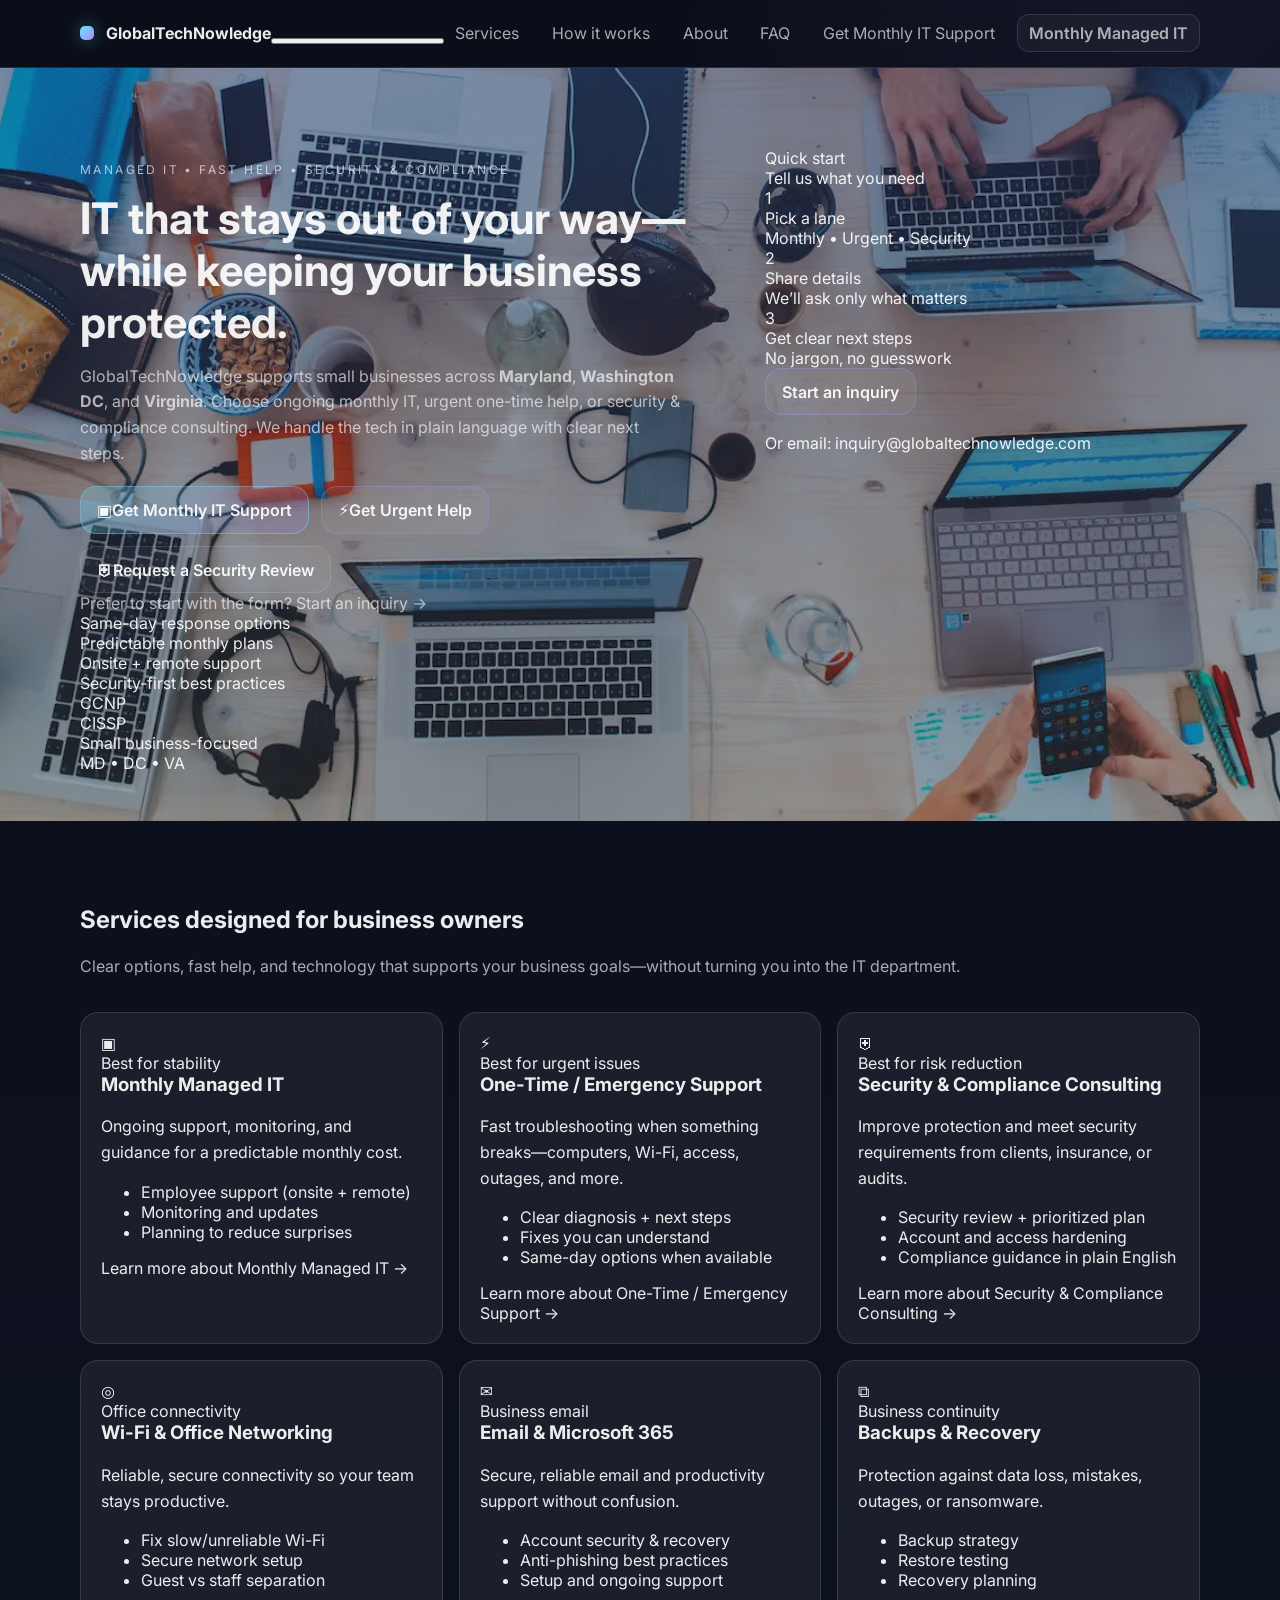
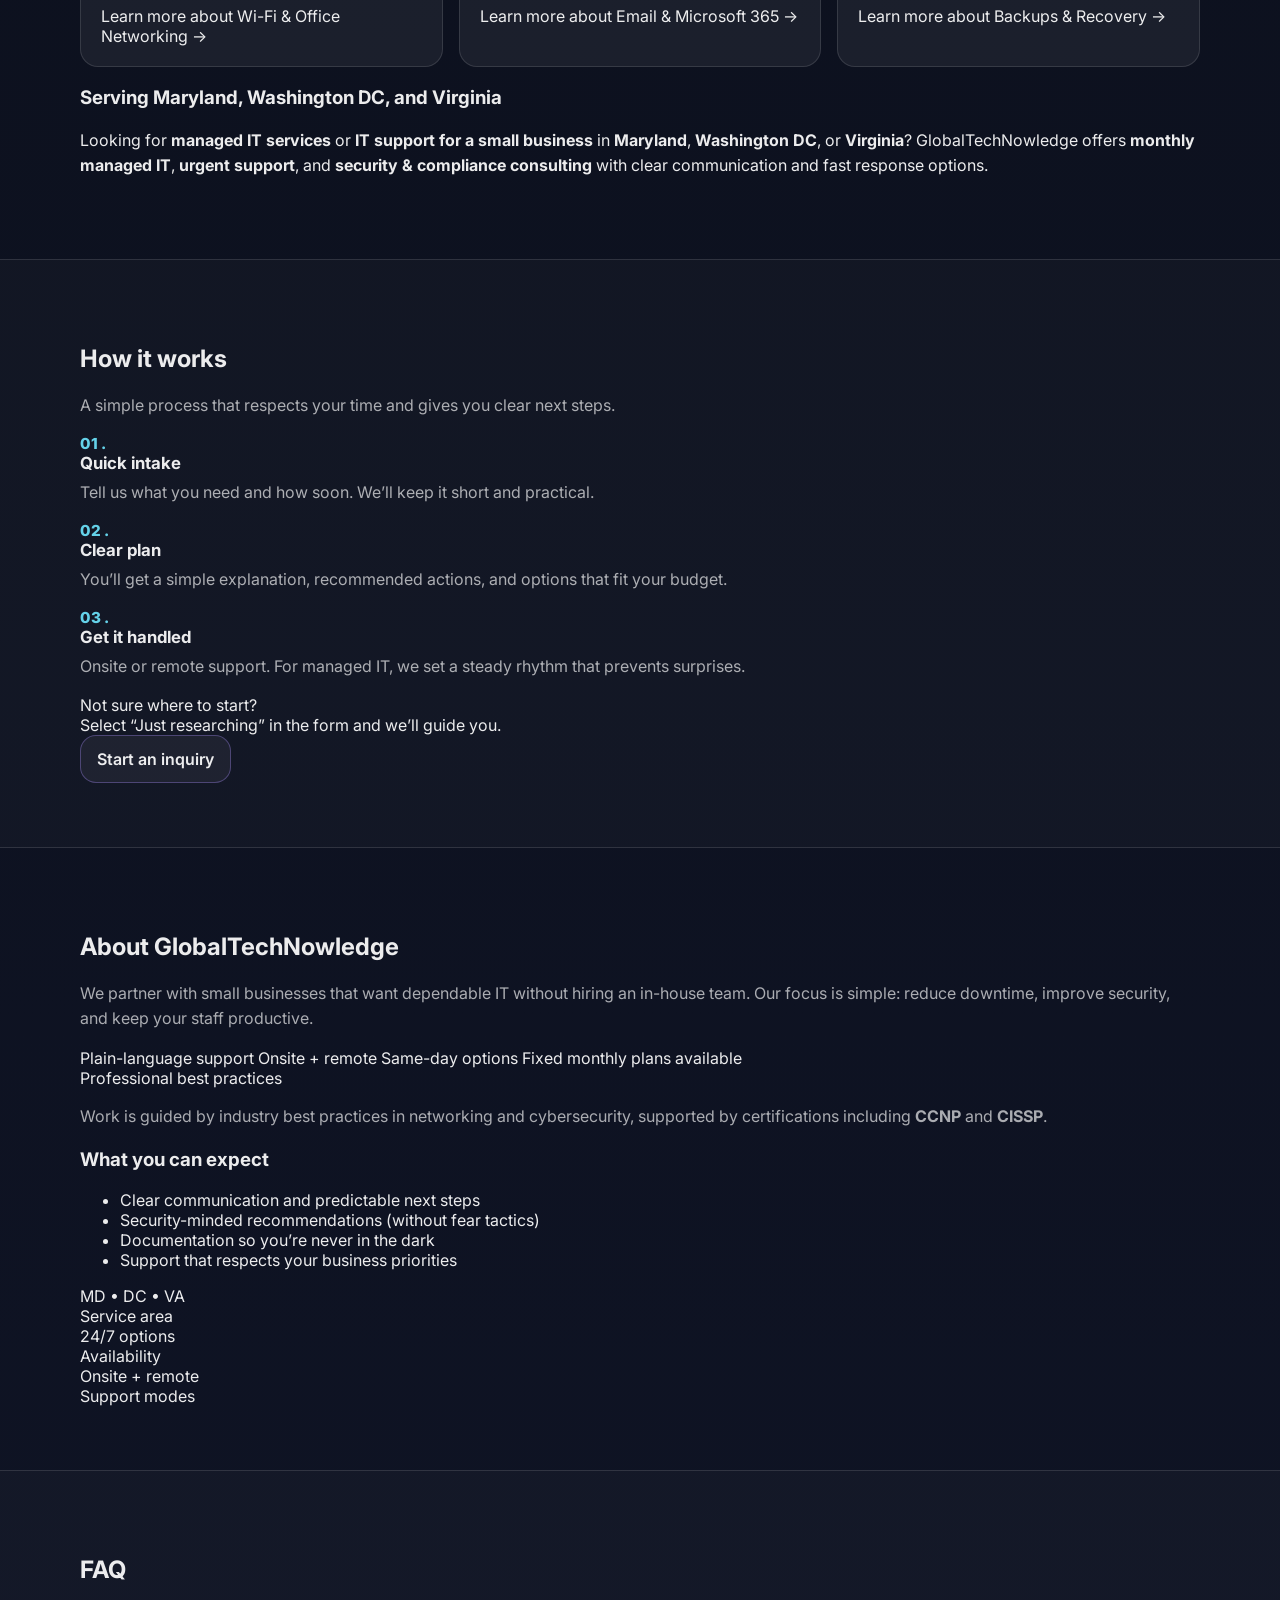
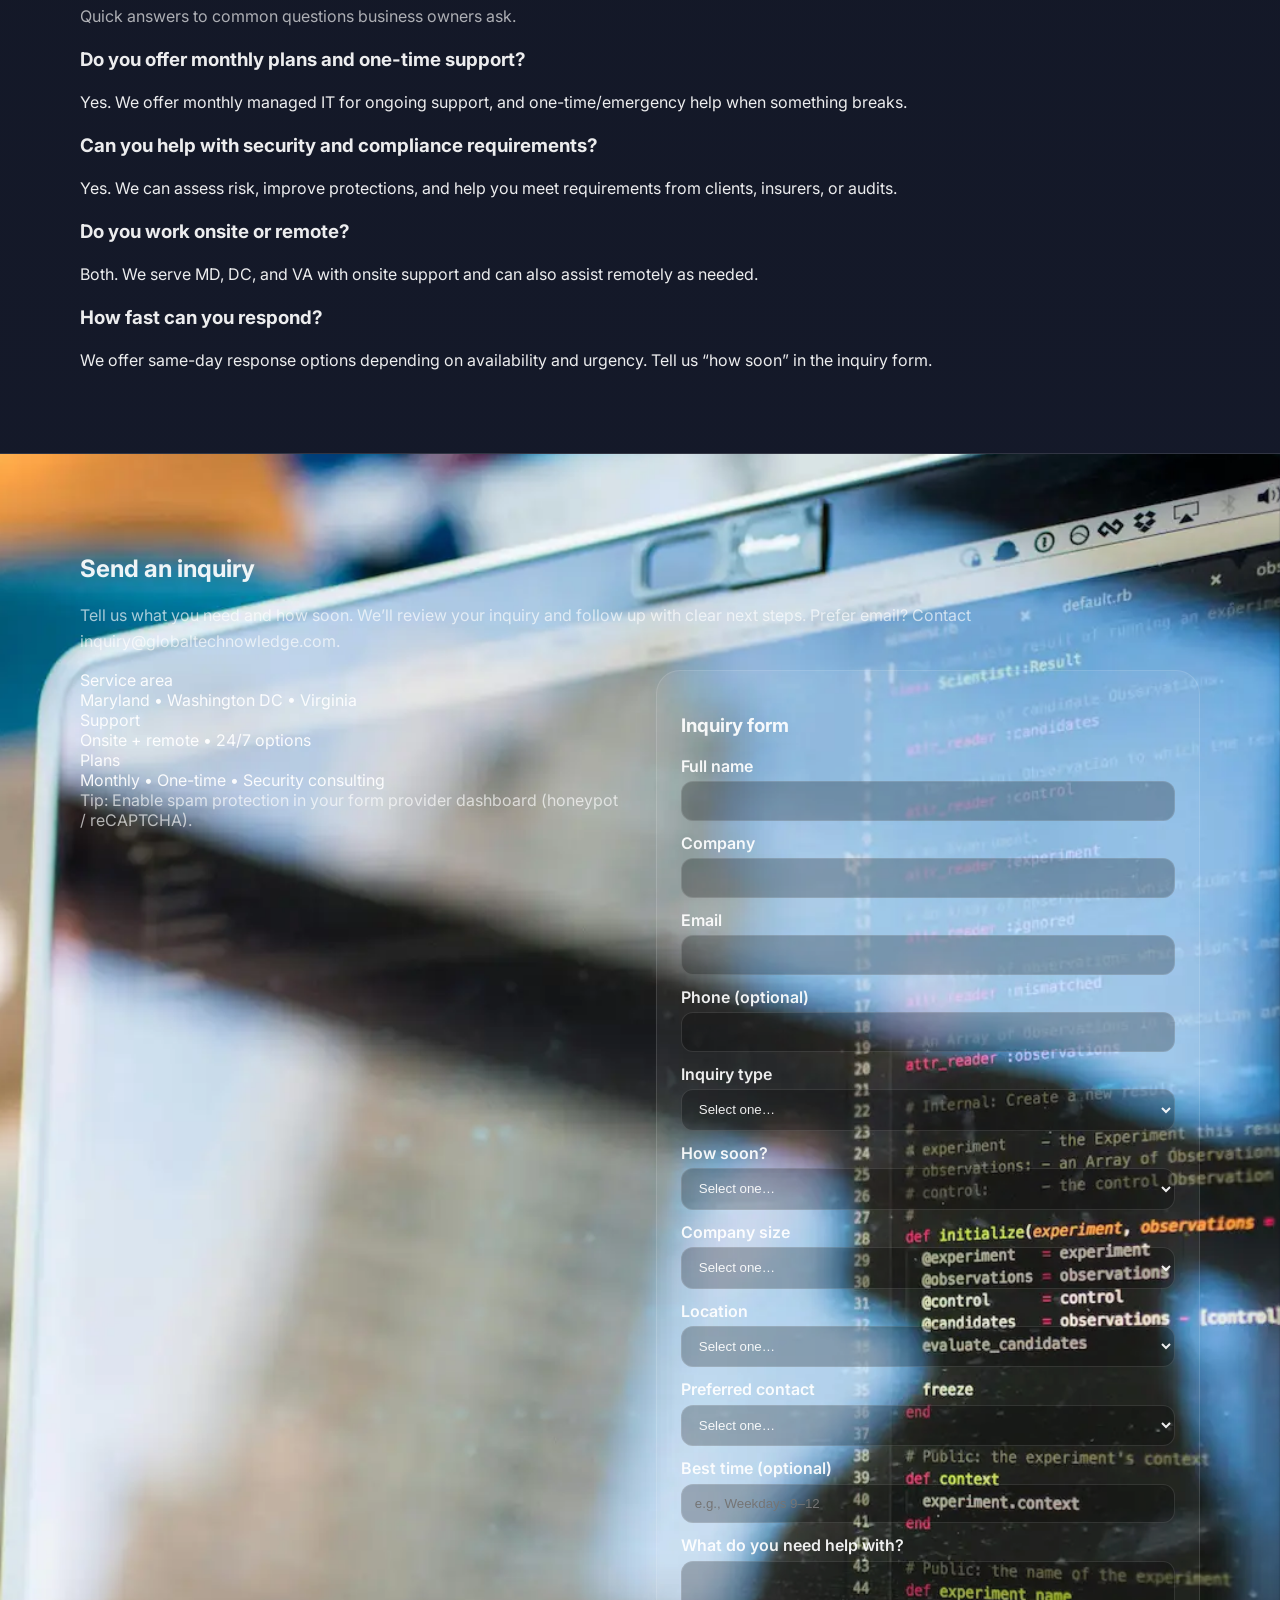
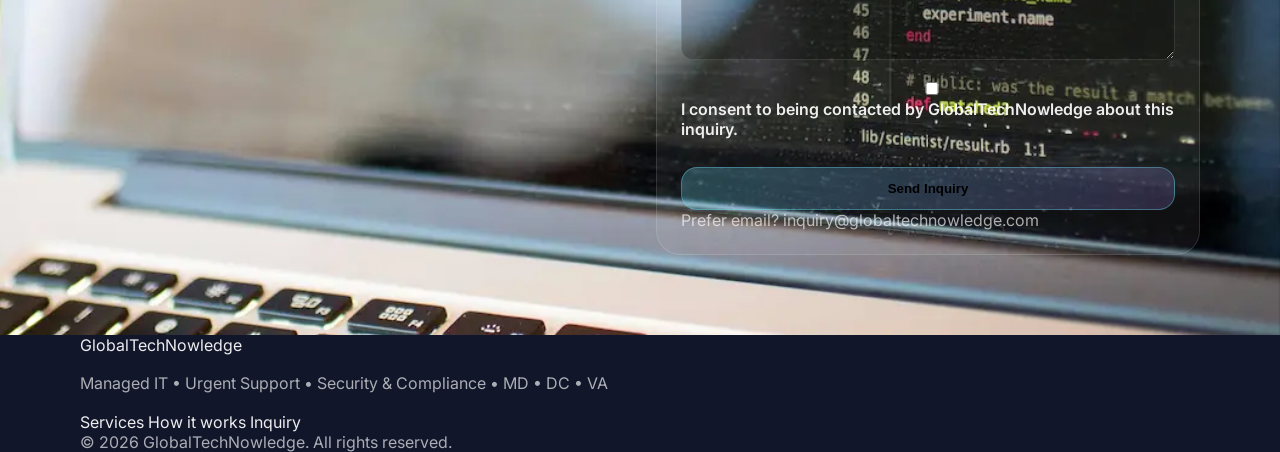
==== commit 22a1640d: "fixing links and adding parallax picture at bottom" ====
--- a/index.html
+++ b/index.html
@@ -61,6 +61,7 @@
         <a href="#how">How it works</a>
         <a href="#about">About</a>
         <a href="#faq">FAQ</a>
+        <a href="#contact" data-lane="Monthly Managed IT">Get Monthly IT Support</a>
         <a class="btn btn-ghost" href="managed-it.html">Monthly Managed IT</a>
       </div>
     </nav>
@@ -84,7 +85,7 @@
           </p>
 
           <div class="cta-row">
-            <a class="btn btn-primary" href="managed-it.html">
+            <a class="btn btn-primary" href="#contact" data-lane="Monthly Managed IT">
               <span class="btn-icon" aria-hidden="true">▣</span>
               Get Monthly IT Support
             </a>
@@ -98,7 +99,8 @@
             </a>
           </div>
 
-          <div class="cta-note muted">Prefer to start with the form? <a class="text-link" href="#contact">Start an inquiry →</a></div>
+          <div class="cta-note muted">Prefer to start with the form? <a class="text-link" href="#contact">Start an
+              inquiry →</a></div>
 
           <div class="hero-badges" aria-label="Highlights">
             <div class="badge"><span class="badge-dot" aria-hidden="true"></span>Same-day response options</div>
@@ -149,7 +151,8 @@
             </div>
 
             <a class="btn btn-secondary btn-block" href="#contact" data-lane="Monthly Managed IT">Start an inquiry</a>
-            <p class="panel-note">Or email: <a href="mailto:inquiry@globaltechnowledge.com">inquiry@globaltechnowledge.com</a></p>
+            <p class="panel-note">Or email: <a
+                href="mailto:inquiry@globaltechnowledge.com">inquiry@globaltechnowledge.com</a></p>
           </div>
         </aside>
       </div>
@@ -209,7 +212,8 @@
               <li>Account and access hardening</li>
               <li>Compliance guidance in plain English</li>
             </ul>
-            <a class="text-link" href="security-compliance.html">Learn more about Security &amp; Compliance Consulting →</a>
+            <a class="text-link" href="security-compliance.html">Learn more about Security &amp; Compliance Consulting
+              →</a>
           </article>
 
           <article class="service-card">
@@ -375,7 +379,8 @@
         <div class="faq-grid" role="list">
           <div class="faq-item" role="listitem">
             <h3>Do you offer monthly plans and one-time support?</h3>
-            <p>Yes. We offer monthly managed IT for ongoing support, and one-time/emergency help when something breaks.</p>
+            <p>Yes. We offer monthly managed IT for ongoing support, and one-time/emergency help when something breaks.
+            </p>
           </div>
 
           <div class="faq-item" role="listitem">
@@ -399,7 +404,7 @@
     </section>
 
     <!-- CONTACT / INQUIRY -->
-    <section id="contact" class="section">
+    <section id="contact" class="section contact-parallax">
       <div class="container">
         <div class="section-head">
           <h2>Send an inquiry</h2>
@@ -562,4 +567,4 @@
   <script src="script.js" defer></script>
 </body>
 
-</html>
+</html>
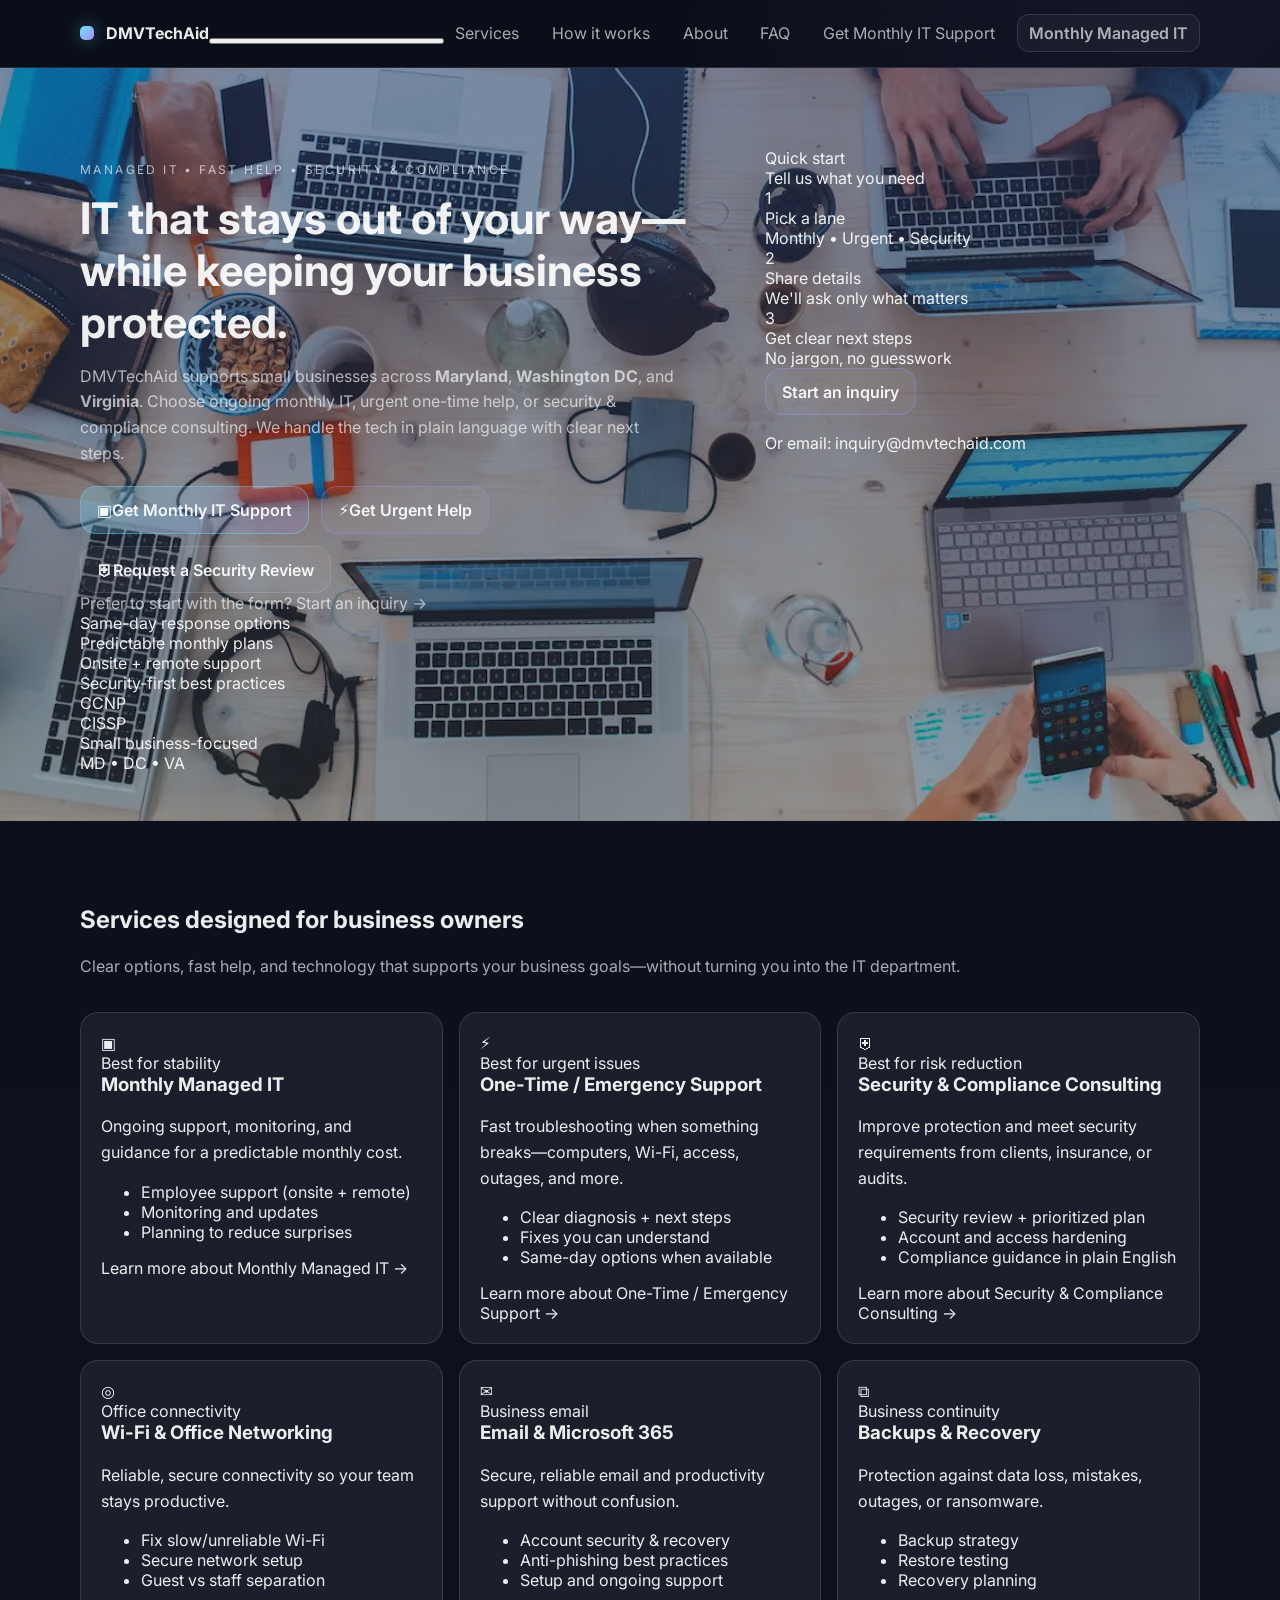
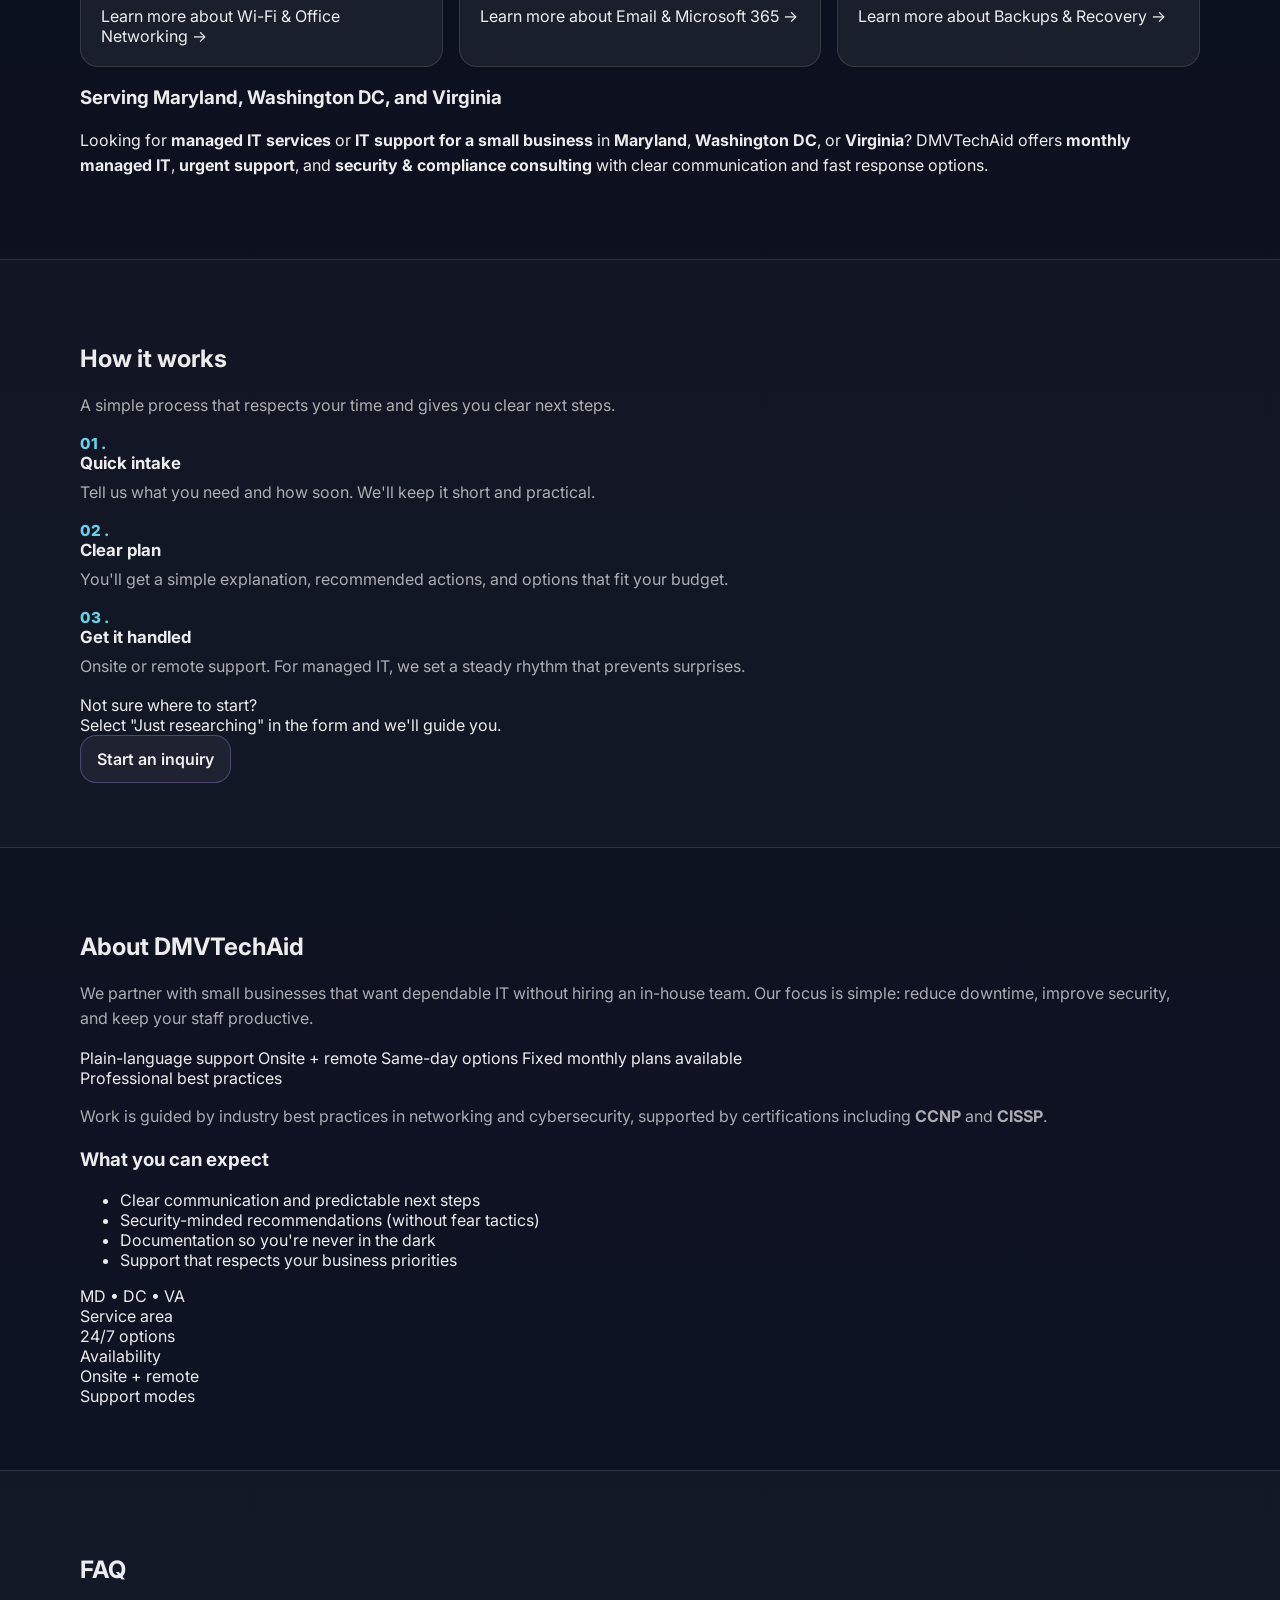
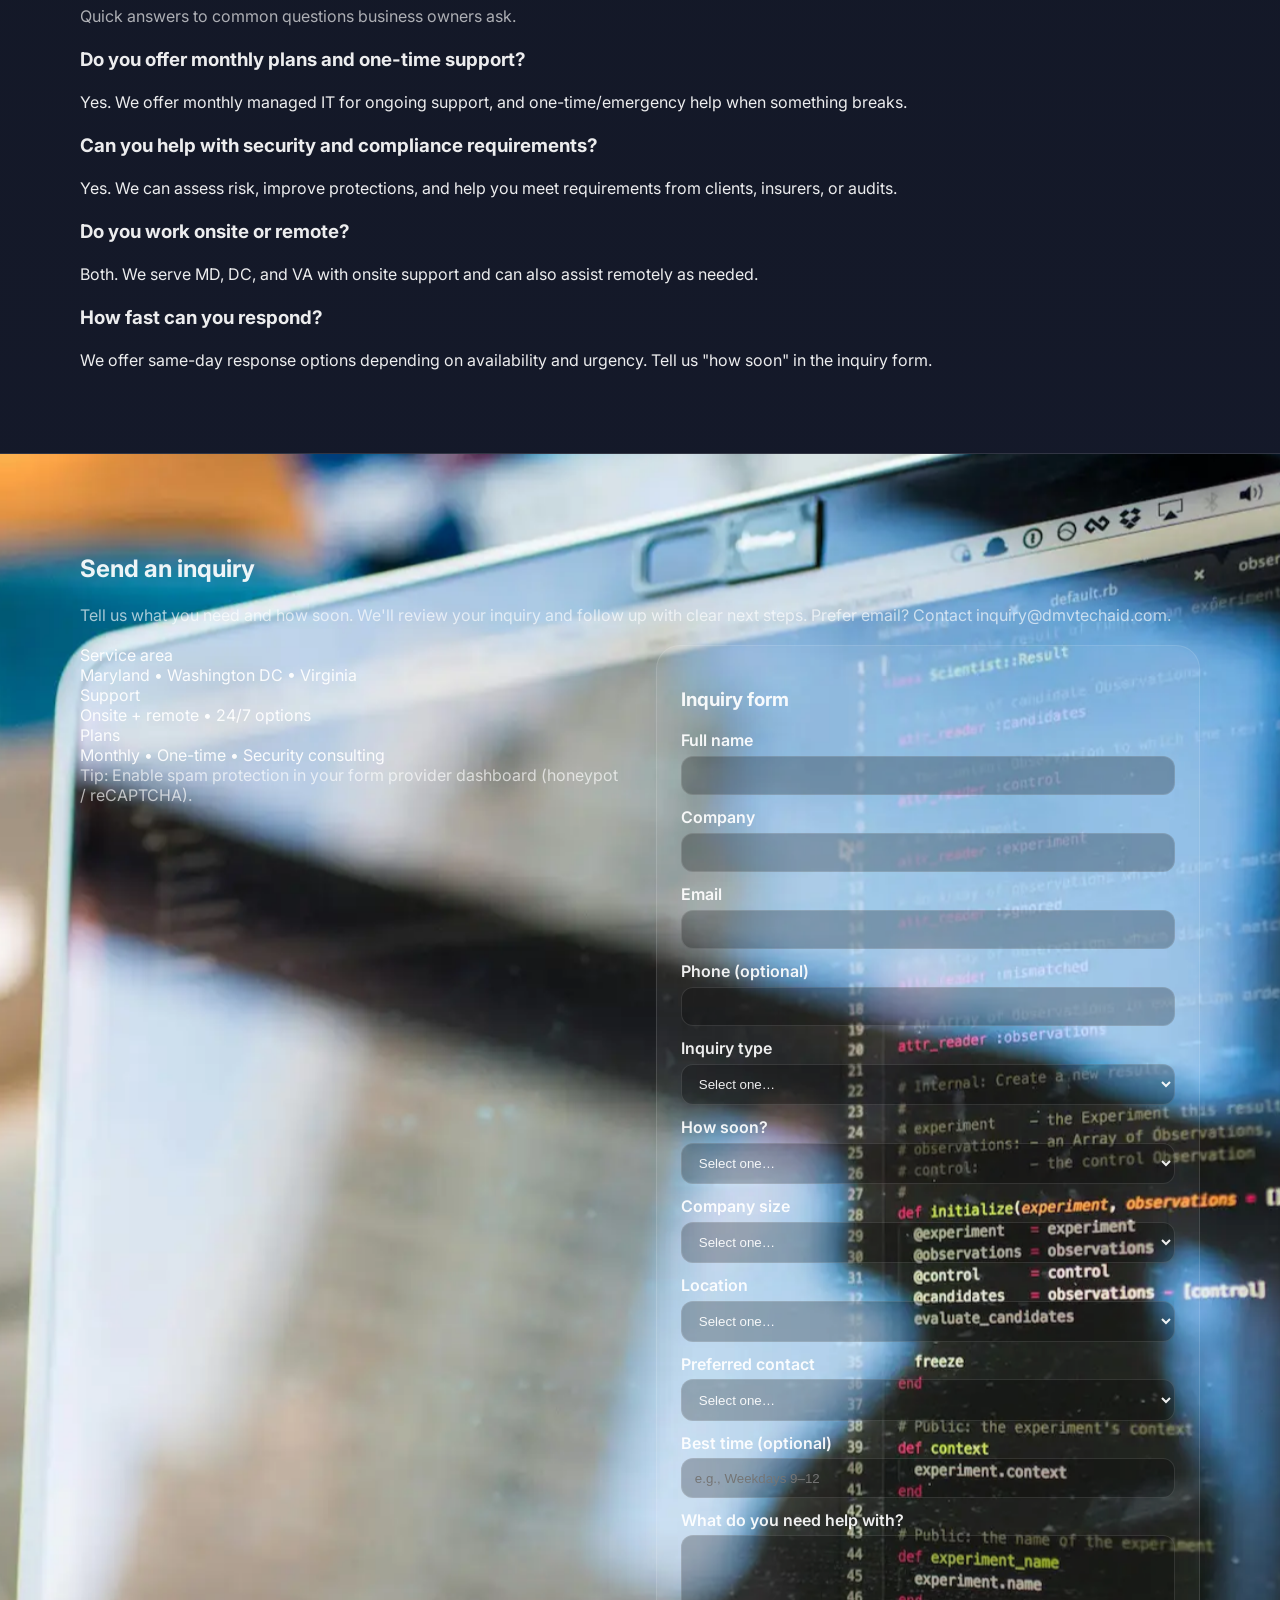
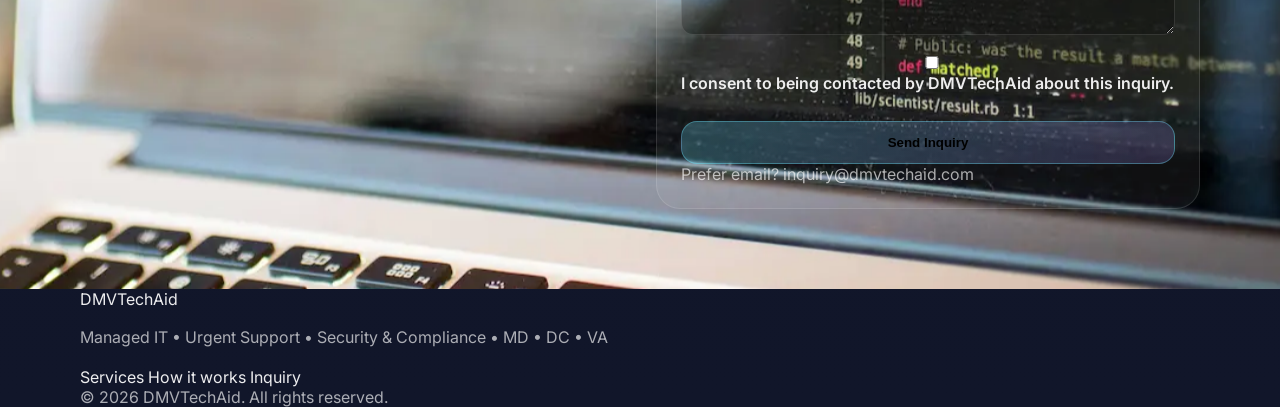
==== commit b71aaf06: "updating company name" ====
--- a/index.html
+++ b/index.html
@@ -5,16 +5,16 @@
   <meta charset="utf-8" />
   <meta name="viewport" content="width=device-width,initial-scale=1" />
 
-  <title>GlobalTechNowledge | Managed IT, Urgent Support & Cybersecurity | MD • DC • VA</title>
+  <title>DMVTechAid | Managed IT, Urgent Support & Cybersecurity | MD • DC • VA</title>
   <meta name="description"
-    content="GlobalTechNowledge helps small businesses across Maryland, Washington DC, and Virginia with monthly managed IT, urgent one-time support, and security & compliance consulting. Clear communication, fast response, and predictable options." />
+    content="DMVTechAid helps small businesses across Maryland, Washington DC, and Virginia with monthly managed IT, urgent one-time support, and security & compliance consulting. Clear communication, fast response, and predictable options." />
 
   <!-- OpenGraph -->
-  <meta property="og:title" content="GlobalTechNowledge | IT Support for Small Business (MD • DC • VA)" />
+  <meta property="og:title" content="DMVTechAid | IT Support for Small Business (MD • DC • VA)" />
   <meta property="og:description"
     content="Monthly managed IT, urgent support, and security & compliance consulting. Clear communication, fast response, and predictable options." />
   <meta property="og:type" content="website" />
-  <meta property="og:url" content="https://globaltechnowledge.com/" />
+  <meta property="og:url" content="https://dmvtechaid.com/" />
 
   <!-- Favicon placeholders -->
   <link rel="icon" href="favicon.ico" />
@@ -32,9 +32,9 @@
   {
     "@context":"https://schema.org",
     "@type":"LocalBusiness",
-    "name":"GlobalTechNowledge",
-    "url":"https://globaltechnowledge.com/",
-    "email":"inquiry@globaltechnowledge.com",
+    "name":"DMVTechAid",
+    "url":"https://dmvtechaid.com/",
+    "email":"inquiry@dmvtechaid.com",
     "areaServed":["Maryland","Washington DC","Virginia"],
     "description":"Managed IT services, urgent IT support, and cybersecurity & compliance consulting for small businesses across MD, DC, and VA."
   }
@@ -46,9 +46,9 @@
 
   <header class="site-header">
     <nav class="nav container" aria-label="Primary">
-      <a class="brand" href="#home" aria-label="GlobalTechNowledge home">
+      <a class="brand" href="#home" aria-label="DMVTechAid home">
         <span class="brand-mark" aria-hidden="true"></span>
-        <span class="brand-text">GlobalTechNowledge</span>
+        <span class="brand-text">DMVTechAid</span>
       </a>
 
       <button class="nav-toggle" type="button" aria-expanded="false" aria-controls="navLinks">
@@ -77,7 +77,7 @@
           <p class="eyebrow">Managed IT • Fast Help • Security & Compliance</p>
           <h1>IT that stays out of your way—while keeping your business protected.</h1>
           <p class="subhead">
-            GlobalTechNowledge supports small businesses across <strong>Maryland</strong>, <strong>Washington
+            DMVTechAid supports small businesses across <strong>Maryland</strong>, <strong>Washington
               DC</strong>, and
             <strong>Virginia</strong>. Choose ongoing monthly IT, urgent one-time help, or security & compliance
             consulting.
@@ -137,7 +137,7 @@
                 <div class="step-num" aria-hidden="true">2</div>
                 <div class="step-body">
                   <div class="step-title">Share details</div>
-                  <div class="step-desc">We’ll ask only what matters</div>
+                  <div class="step-desc">We'll ask only what matters</div>
                 </div>
               </div>
 
@@ -152,7 +152,7 @@
 
             <a class="btn btn-secondary btn-block" href="#contact" data-lane="Monthly Managed IT">Start an inquiry</a>
             <p class="panel-note">Or email: <a
-                href="mailto:inquiry@globaltechnowledge.com">inquiry@globaltechnowledge.com</a></p>
+                href="mailto:inquiry@dmvtechaid.com">inquiry@dmvtechaid.com</a></p>
           </div>
         </aside>
       </div>
@@ -267,7 +267,7 @@
           <p>
             Looking for <strong>managed IT services</strong> or <strong>IT support for a small business</strong> in
             <strong>Maryland</strong>, <strong>Washington DC</strong>, or <strong>Virginia</strong>?
-            GlobalTechNowledge offers <strong>monthly managed IT</strong>, <strong>urgent support</strong>, and
+            DMVTechAid offers <strong>monthly managed IT</strong>, <strong>urgent support</strong>, and
             <strong>security & compliance consulting</strong> with clear communication and fast response options.
           </p>
         </div>
@@ -286,12 +286,12 @@
           <div class="how-card">
             <div class="how-num" aria-hidden="true">01</div>
             <h3>Quick intake</h3>
-            <p>Tell us what you need and how soon. We’ll keep it short and practical.</p>
+            <p>Tell us what you need and how soon. We'll keep it short and practical.</p>
           </div>
           <div class="how-card">
             <div class="how-num" aria-hidden="true">02</div>
             <h3>Clear plan</h3>
-            <p>You’ll get a simple explanation, recommended actions, and options that fit your budget.</p>
+            <p>You'll get a simple explanation, recommended actions, and options that fit your budget.</p>
           </div>
           <div class="how-card">
             <div class="how-num" aria-hidden="true">03</div>
@@ -303,7 +303,7 @@
         <div class="callout">
           <div>
             <div class="callout-title">Not sure where to start?</div>
-            <div class="callout-body">Select “Just researching” in the form and we’ll guide you.</div>
+            <div class="callout-body">Select "Just researching" in the form and we'll guide you.</div>
           </div>
           <a class="btn btn-secondary" href="#contact" data-lane="Monthly Managed IT">Start an inquiry</a>
         </div>
@@ -315,7 +315,7 @@
       <div class="container about-grid">
         <div>
           <div class="section-head">
-            <h2>About GlobalTechNowledge</h2>
+            <h2>About DMVTechAid</h2>
             <p class="muted">
               We partner with small businesses that want dependable IT without hiring an in-house team.
               Our focus is simple: reduce downtime, improve security, and keep your staff productive.
@@ -344,7 +344,7 @@
               <ul class="list">
                 <li>Clear communication and predictable next steps</li>
                 <li>Security-minded recommendations (without fear tactics)</li>
-                <li>Documentation so you’re never in the dark</li>
+                <li>Documentation so you're never in the dark</li>
                 <li>Support that respects your business priorities</li>
               </ul>
             </div>
@@ -396,7 +396,7 @@
 
           <div class="faq-item" role="listitem">
             <h3>How fast can you respond?</h3>
-            <p>We offer same-day response options depending on availability and urgency. Tell us “how soon” in the
+            <p>We offer same-day response options depending on availability and urgency. Tell us "how soon" in the
               inquiry form.</p>
           </div>
         </div>
@@ -409,8 +409,8 @@
         <div class="section-head">
           <h2>Send an inquiry</h2>
           <p class="muted">
-            Tell us what you need and how soon. We’ll review your inquiry and follow up with clear next steps.
-            Prefer email? Contact <a href="mailto:inquiry@globaltechnowledge.com">inquiry@globaltechnowledge.com</a>.
+            Tell us what you need and how soon. We'll review your inquiry and follow up with clear next steps.
+            Prefer email? Contact <a href="mailto:inquiry@dmvtechaid.com">inquiry@dmvtechaid.com</a>.
           </p>
         </div>
 
@@ -525,7 +525,7 @@
 
               <label class="full checkbox">
                 <input type="checkbox" name="consent" required />
-                <span>I consent to being contacted by GlobalTechNowledge about this inquiry.</span>
+                <span>I consent to being contacted by DMVTechAid about this inquiry.</span>
               </label>
             </div>
 
@@ -534,7 +534,7 @@
             </button>
 
             <div class="form-foot muted">
-              Prefer email? <a href="mailto:inquiry@globaltechnowledge.com">inquiry@globaltechnowledge.com</a>
+              Prefer email? <a href="mailto:inquiry@dmvtechaid.com">inquiry@dmvtechaid.com</a>
             </div>
           </form>
         </div>
@@ -547,7 +547,7 @@
       <div class="footer-brand">
         <div class="brand-row">
           <span class="brand-mark" aria-hidden="true"></span>
-          <span class="brand-text">GlobalTechNowledge</span>
+          <span class="brand-text">DMVTechAid</span>
         </div>
         <p class="muted">Managed IT • Urgent Support • Security & Compliance • MD • DC • VA</p>
       </div>
@@ -559,7 +559,7 @@
       </div>
 
       <div class="footer-meta muted">
-        © <span id="year"></span> GlobalTechNowledge. All rights reserved.
+        © <span id="year"></span> DMVTechAid. All rights reserved.
       </div>
     </div>
   </footer>
@@ -567,4 +567,4 @@
   <script src="script.js" defer></script>
 </body>
 
-</html>+</html>
